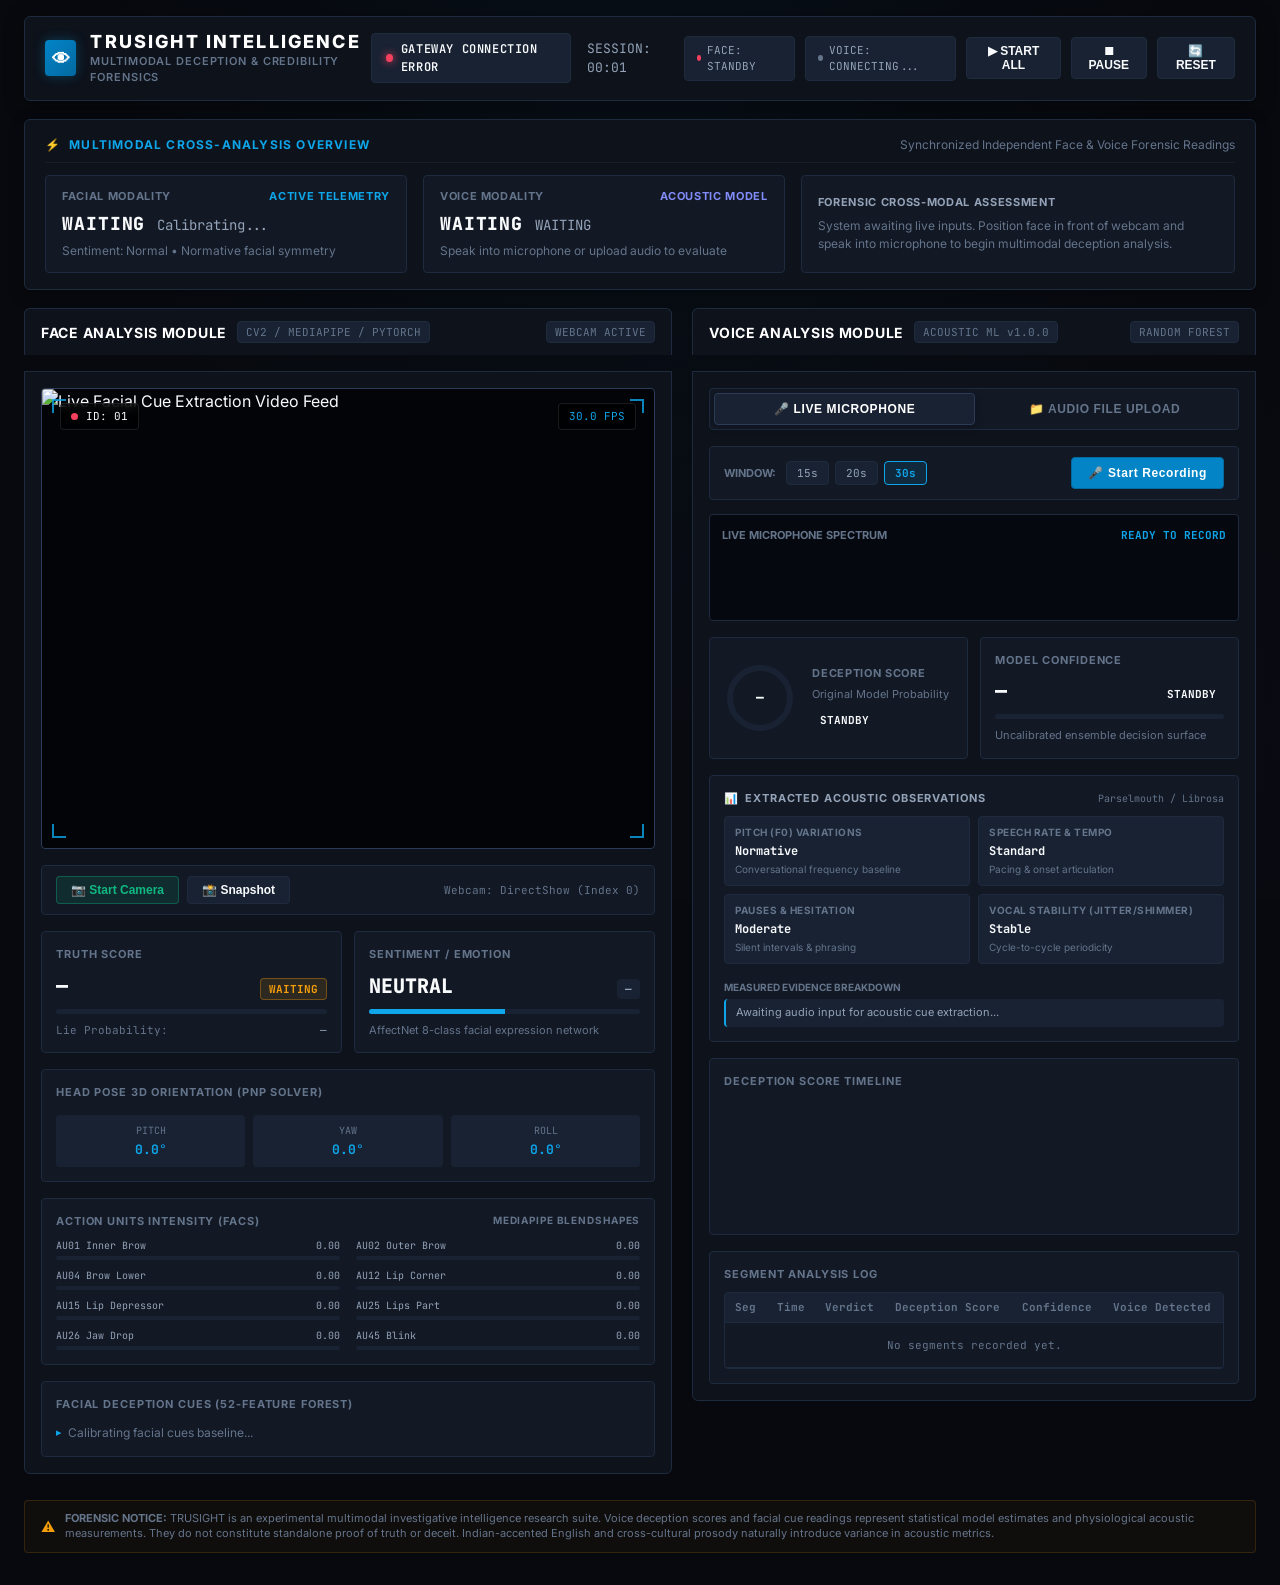
==== static/index.html @ 0300443e "Initial commit: Unified Trusight Multimodal Intelligence Platform (Face & Voice Deception Analysis)" ====
<!DOCTYPE html>
<html lang="en">
<head>
  <meta charset="UTF-8" />
  <meta name="viewport" content="width=device-width, initial-scale=1.0" />
  <title>TRUSIGHT — Multimodal Forensic Intelligence Platform</title>
  <meta name="description" content="Integrated real-time facial cue extraction and vocal acoustic deception analysis platform." />
  <link rel="preconnect" href="https://fonts.googleapis.com" />
  <link rel="preconnect" href="https://fonts.gstatic.com" crossorigin />
  <link href="https://fonts.googleapis.com/css2?family=Inter:wght@400;500;600;700;800&family=JetBrains+Mono:wght@400;500;600;700&display=swap" rel="stylesheet" />
  <script src="https://cdn.jsdelivr.net/npm/chart.js@4.4.0/dist/chart.umd.min.js"></script>
  <link rel="stylesheet" href="/static/css/dashboard.css" />
</head>
<body>

<div class="dashboard-container">

  <!-- ══════════════════════════════════════════════════════════════════
       SECTION A: HEADER BAR
  ══════════════════════════════════════════════════════════════════ -->
  <header class="header-bar">
    <div class="brand-section">
      <div class="brand-icon">👁</div>
      <div class="brand-text">
        <h1>TRUSIGHT INTELLIGENCE</h1>
        <div class="brand-tagline">Multimodal Deception &amp; Credibility Forensics</div>
      </div>
    </div>

    <div class="header-center-status">
      <div class="system-status-badge" id="systemStatusBadge">
        <span class="status-dot" id="systemStatusDot"></span>
        <span id="systemStatusText">INITIALIZING SUITE...</span>
      </div>
      <div class="session-timer">
        SESSION: <span id="sessionTimerVal">00:00</span>
      </div>
    </div>

    <div class="header-actions">
      <div class="engine-pill" id="faceEnginePill">
        <span class="pill-dot"></span>
        <span class="pill-text">FACE: CONNECTING...</span>
      </div>
      <div class="engine-pill" id="voiceEnginePill">
        <span class="pill-dot"></span>
        <span class="pill-text">VOICE: CONNECTING...</span>
      </div>
      <button class="btn-header" id="btnStartAll" title="Start both face and voice capture">▶ START ALL</button>
      <button class="btn-header" id="btnPauseAll" title="Pause live capture">⏹ PAUSE</button>
      <button class="btn-header" id="btnResetAll" title="Reset analysis history">🔄 RESET</button>
    </div>
  </header>

  <!-- ══════════════════════════════════════════════════════════════════
       SECTION B: COMBINED ANALYSIS OVERVIEW (TOP PROMINENT BAR)
  ══════════════════════════════════════════════════════════════════ -->
  <section class="cross-modal-overview">
    <div class="overview-header">
      <div class="overview-title">
        <span>⚡</span> MULTIMODAL CROSS-ANALYSIS OVERVIEW
      </div>
      <div class="overview-subtitle">Synchronized Independent Face &amp; Voice Forensic Readings</div>
    </div>

    <div class="overview-grid">
      <!-- Face Modality Summary Card -->
      <div class="overview-card">
        <div class="overview-card-header">
          <span>FACIAL MODALITY</span>
          <span style="color:var(--accent-cyan);">ACTIVE TELEMETRY</span>
        </div>
        <div class="overview-value-row">
          <span class="overview-verdict uncertain" id="overviewFaceVerdict">CALIBRATING</span>
          <span class="overview-score" id="overviewFaceScore">Truth: —</span>
        </div>
        <div class="overview-desc" id="overviewFaceDesc">
          Awaiting facial cue baseline from live webcam feed...
        </div>
      </div>

      <!-- Voice Modality Summary Card -->
      <div class="overview-card">
        <div class="overview-card-header">
          <span>VOICE MODALITY</span>
          <span style="color:#818CF8;">ACOUSTIC MODEL</span>
        </div>
        <div class="overview-value-row">
          <span class="overview-verdict uncertain" id="overviewVoiceVerdict">STANDBY</span>
          <span class="overview-score" id="overviewVoiceScore">Deception: —</span>
        </div>
        <div class="overview-desc" id="overviewVoiceDesc">
          Record microphone audio or upload file to generate acoustic deception score...
        </div>
      </div>

      <!-- Cross-Modal Forensic Correlation -->
      <div class="correlation-box">
        <div class="correlation-title">Forensic Cross-Modal Assessment</div>
        <div class="correlation-text" id="overviewCorrelationText">
          System initializing. Position face in front of webcam and speak into microphone to begin concurrent multimodal analysis.
        </div>
      </div>
    </div>
  </section>

  <!-- ══════════════════════════════════════════════════════════════════
       SECTION C: MAIN ANALYSIS WORKSPACE (DUAL-COLUMN GRID)
  ══════════════════════════════════════════════════════════════════ -->
  <main class="workspace-grid">

    <!-- ────────────────────────────────────────────────────────────────
         COLUMN 1: FACE ANALYSIS TERMINAL
    ──────────────────────────────────────────────────────────────── -->
    <div class="module-column">
      
      <div class="panel-header">
        <div class="panel-title-wrap">
          <span class="panel-title">Face Analysis Module</span>
          <span class="panel-tag">CV2 / MEDIAPIPE / PYTORCH</span>
        </div>
        <span class="panel-tag" id="faceActiveTag">WEBCAM ACTIVE</span>
      </div>

      <div class="panel-body">
        
        <!-- Live Webcam Viewport with Overlays -->
        <div class="webcam-viewport">
          <img
            id="webcamFeed"
            class="webcam-feed-img"
            src="/api/face/video_feed"
            alt="Live Facial Cue Extraction Video Feed"
          />

          <!-- Tactical HUD Overlays -->
          <div class="hud-corner tl"></div>
          <div class="hud-corner tr"></div>
          <div class="hud-corner bl"></div>
          <div class="hud-corner br"></div>

          <div class="hud-badge-tl">
            <span class="hud-rec-dot"></span>
            <span id="hudFaceId">ID: 01</span>
          </div>

          <div class="hud-badge-tr">
            <span id="hudFps">30.0 FPS</span>
          </div>
        </div>

        <!-- Camera Toolbar -->
        <div class="webcam-controls-bar">
          <div style="display:flex;gap:8px;">
            <button class="btn-tactical active-stop" id="btnToggleCamera">🛑 Stop Camera</button>
            <button class="btn-tactical" id="btnSnapshot">📸 Snapshot</button>
          </div>
          <span style="font-size:11px;color:var(--text-muted);font-family:var(--font-mono);">Webcam: DirectShow (Index 0)</span>
        </div>

        <!-- Face Telemetry Grid -->
        <div class="face-metrics-grid">
          <!-- Truth Score -->
          <div class="metric-card">
            <div class="metric-label">Truth Score</div>
            <div class="metric-value-row">
              <span class="metric-value" id="faceTruthScoreVal">—</span>
              <span class="metric-badge uncertain" id="faceVerdictBadge">WAITING</span>
            </div>
            <div class="meter-track">
              <div class="meter-fill uncertain" id="faceTruthMeterFill"></div>
            </div>
            <div style="display:flex;justify-content:space-between;font-size:11px;color:var(--text-muted);font-family:var(--font-mono);">
              <span>Lie Probability:</span>
              <span id="faceLieProbVal" style="color:var(--text-secondary);">—</span>
            </div>
          </div>

          <!-- Sentiment / Emotion -->
          <div class="metric-card">
            <div class="metric-label">Sentiment / Emotion</div>
            <div class="metric-value-row">
              <span class="metric-value" id="faceSentimentBadge">NEUTRAL</span>
              <span class="metric-badge" id="faceSentimentVal" style="background:var(--bg-subtle);color:var(--text-secondary);">—</span>
            </div>
            <div class="meter-track">
              <div class="meter-fill" id="faceSentimentFill" style="background:var(--accent-cyan);width:50%;"></div>
            </div>
            <div style="font-size:11px;color:var(--text-muted);">
              AffectNet 8-class facial expression network
            </div>
          </div>
        </div>

        <!-- Head Pose 3D Orientation -->
        <div class="metric-card">
          <div class="metric-label">Head Pose 3D Orientation (PnP Solver)</div>
          <div class="head-pose-grid" style="margin-top:6px;">
            <div class="pose-subcard">
              <div class="pose-label">Pitch</div>
              <div class="pose-val" id="posePitch">0.0°</div>
            </div>
            <div class="pose-subcard">
              <div class="pose-label">Yaw</div>
              <div class="pose-val" id="poseYaw">0.0°</div>
            </div>
            <div class="pose-subcard">
              <div class="pose-label">Roll</div>
              <div class="pose-val" id="poseRoll">0.0°</div>
            </div>
          </div>
        </div>

        <!-- Action Units (FACS) Intensity Bars -->
        <div class="au-card">
          <div class="metric-label" style="display:flex;justify-content:space-between;">
            <span>Action Units Intensity (FACS)</span>
            <span style="font-size:10px;color:var(--text-muted);">MediaPipe Blendshapes</span>
          </div>
          <div class="au-grid">
            <div class="au-item">
              <div class="au-label-row"><span>AU01 Inner Brow</span><span id="au01_val">0.00</span></div>
              <div class="au-bar-track"><div class="au-bar-fill" id="au01_fill"></div></div>
            </div>
            <div class="au-item">
              <div class="au-label-row"><span>AU02 Outer Brow</span><span id="au02_val">0.00</span></div>
              <div class="au-bar-track"><div class="au-bar-fill" id="au02_fill"></div></div>
            </div>
            <div class="au-item">
              <div class="au-label-row"><span>AU04 Brow Lower</span><span id="au04_val">0.00</span></div>
              <div class="au-bar-track"><div class="au-bar-fill" id="au04_fill"></div></div>
            </div>
            <div class="au-item">
              <div class="au-label-row"><span>AU12 Lip Corner</span><span id="au12_val">0.00</span></div>
              <div class="au-bar-track"><div class="au-bar-fill" id="au12_fill"></div></div>
            </div>
            <div class="au-item">
              <div class="au-label-row"><span>AU15 Lip Depressor</span><span id="au15_val">0.00</span></div>
              <div class="au-bar-track"><div class="au-bar-fill" id="au15_fill"></div></div>
            </div>
            <div class="au-item">
              <div class="au-label-row"><span>AU25 Lips Part</span><span id="au25_val">0.00</span></div>
              <div class="au-bar-track"><div class="au-bar-fill" id="au25_fill"></div></div>
            </div>
            <div class="au-item">
              <div class="au-label-row"><span>AU26 Jaw Drop</span><span id="au26_val">0.00</span></div>
              <div class="au-bar-track"><div class="au-bar-fill" id="au26_fill"></div></div>
            </div>
            <div class="au-item">
              <div class="au-label-row"><span>AU45 Blink</span><span id="au45_val">0.00</span></div>
              <div class="au-bar-track"><div class="au-bar-fill" id="au45_fill"></div></div>
            </div>
          </div>
        </div>

        <!-- Deception Indicators / Reasons -->
        <div class="metric-card">
          <div class="metric-label">Facial Deception Cues (52-Feature Forest)</div>
          <ul class="reasons-list" id="faceReasonsList">
            <li class="reason-item" style="color:var(--text-muted);">Calibrating facial cues baseline...</li>
          </ul>
        </div>

      </div>
    </div>

    <!-- ────────────────────────────────────────────────────────────────
         COLUMN 2: VOICE ANALYSIS TERMINAL
    ──────────────────────────────────────────────────────────────── -->
    <div class="module-column">
      
      <div class="panel-header">
        <div class="panel-title-wrap">
          <span class="panel-title">Voice Analysis Module</span>
          <span class="panel-tag">ACOUSTIC ML v1.0.0</span>
        </div>
        <span class="panel-tag" id="voiceStatusPillTag">RANDOM FOREST</span>
      </div>

      <div class="panel-body">

        <!-- Mode Selector Tabs -->
        <div class="voice-mode-tabs">
          <button class="voice-tab-btn active" id="tabVoiceLive">🎤 Live Microphone</button>
          <button class="voice-tab-btn" id="tabVoiceUpload">📁 Audio File Upload</button>
        </div>

        <!-- Live Microphone Mode Pane -->
        <div class="tab-pane active" id="paneVoiceLive">
          <div class="live-controls-row">
            <div class="window-pills">
              <label>Window:</label>
              <button class="win-pill" data-sec="15">15s</button>
              <button class="win-pill" data-sec="20">20s</button>
              <button class="win-pill selected" data-sec="30">30s</button>
            </div>
            <div style="display:flex;gap:8px;">
              <button class="btn-voice-live start" id="btnStartVoiceLive">🎤 Start Recording</button>
              <button class="btn-voice-live stop" id="btnStopVoiceLive" style="display:none;">🛑 Stop Recording</button>
            </div>
          </div>

          <!-- Real-time Waveform Canvas -->
          <div class="waveform-box">
            <div class="waveform-header">
              <span>Live Microphone Spectrum</span>
              <span class="live-countdown-text" id="liveCountdownVal">Ready to record</span>
            </div>
            <canvas id="waveformCanvas" width="480" height="56"></canvas>
          </div>
        </div>

        <!-- Audio File Upload Mode Pane -->
        <div class="tab-pane" id="paneVoiceUpload">
          <div class="dropzone" id="voiceDropzone">
            <div class="dropzone-icon">🎙️</div>
            <div class="dropzone-title">Drag &amp; drop audio file, or click to browse</div>
            <div class="dropzone-hint">Supports WAV, FLAC, MP3, OGG, WEBM (up to 25 MB)</div>
            <input type="file" id="voiceFileInput" accept=".wav,.flac,.mp3,.ogg,.m4a,.webm" style="display:none;" />
          </div>
          <div style="display:flex;align-items:center;justify-content:space-between;">
            <div id="uploadFilename" style="font-size:12px;color:var(--text-secondary);font-family:var(--font-mono);">No file selected</div>
            <button class="btn-tactical" id="btnAnalyzeFile" disabled style="padding:8px 16px;">⚡ Analyze Audio File</button>
          </div>
        </div>

        <!-- Voice Scores Grid: Deception Score & Model Confidence -->
        <div class="voice-scores-grid">
          
          <!-- Deception Score (Strictly Renamed from Raw Model Score!) -->
          <div class="score-card-gauge">
            <div class="radial-gauge-wrap">
              <svg class="gauge-svg" width="72" height="72" viewBox="0 0 72 72">
                <circle class="gauge-bg" cx="36" cy="36" r="30" />
                <circle class="gauge-progress" id="voiceDeceptionGauge" cx="36" cy="36" r="30" />
              </svg>
              <div class="gauge-value-text" id="voiceDeceptionScoreVal">—</div>
            </div>
            <div class="score-meta">
              <span class="score-title-text">Deception Score</span>
              <span class="score-sublabel">Original Model Probability</span>
              <span class="metric-badge" id="voiceVerdictPill" style="margin-top:4px;display:inline-block;width:fit-content;">STANDBY</span>
            </div>
          </div>

          <!-- Model Confidence -->
          <div class="metric-card">
            <div class="metric-label">Model Confidence</div>
            <div class="metric-value-row">
              <span class="metric-value" id="voiceConfidenceVal">—</span>
              <span class="metric-badge" id="voiceSpeechStatusBadge">STANDBY</span>
            </div>
            <div class="meter-track">
              <div class="meter-fill" id="voiceConfidenceFill" style="background:#818CF8;"></div>
            </div>
            <div style="font-size:11px;color:var(--text-muted);">
              Uncalibrated ensemble decision surface
            </div>
          </div>
        </div>

        <!-- ────────────────────────────────────────────────────────────
             ACOUSTIC OBSERVATIONS PANEL (CRITICAL REQUIREMENT)
        ──────────────────────────────────────────────────────────── -->
        <div class="observations-panel">
          <div class="observations-header">
            <div class="observations-title">
              <span>📊</span> EXTRACTED ACOUSTIC OBSERVATIONS
            </div>
            <span style="font-size:10px;color:var(--text-muted);font-family:var(--font-mono);">Parselmouth / Librosa</span>
          </div>

          <!-- Structured Characteristic Chips -->
          <div class="acoustic-chips-grid">
            <!-- Pitch Variations -->
            <div class="acoustic-chip">
              <span class="chip-label">Pitch (F0) Variations</span>
              <span class="chip-value" id="obsF0">Normative</span>
              <span class="chip-desc" id="obsF0Desc">Conversational frequency baseline</span>
            </div>

            <!-- Speech Rate -->
            <div class="acoustic-chip">
              <span class="chip-label">Speech Rate &amp; Tempo</span>
              <span class="chip-value" id="obsTempo">Standard</span>
              <span class="chip-desc" id="obsTempoDesc">Pacing &amp; onset articulation</span>
            </div>

            <!-- Pauses & Hesitation -->
            <div class="acoustic-chip">
              <span class="chip-label">Pauses &amp; Hesitation</span>
              <span class="chip-value" id="obsPauses">Moderate</span>
              <span class="chip-desc" id="obsPausesDesc">Silent intervals &amp; phrasing</span>
            </div>

            <!-- Vocal Stability -->
            <div class="acoustic-chip">
              <span class="chip-label">Vocal Stability (Jitter/Shimmer)</span>
              <span class="chip-value" id="obsStability">Stable</span>
              <span class="chip-desc" id="obsStabilityDesc">Cycle-to-cycle periodicity</span>
            </div>
          </div>

          <!-- Structured Explanation List -->
          <div style="margin-top:6px;">
            <div style="font-size:10px;font-weight:700;text-transform:uppercase;color:var(--text-muted);margin-bottom:4px;">
              Measured Evidence Breakdown
            </div>
            <ul class="structured-obs-list" id="structuredObsList">
              <li class="structured-obs-item">Awaiting audio input for acoustic cue extraction...</li>
            </ul>
          </div>
        </div>

        <!-- Timeline Chart -->
        <div class="history-card">
          <div class="history-header">Deception Score Timeline</div>
          <div style="height:120px;position:relative;">
            <canvas id="voiceTimelineChart"></canvas>
          </div>
        </div>

        <!-- History Table -->
        <div class="history-card">
          <div class="history-header">Segment Analysis Log</div>
          <div class="history-table-wrap">
            <table class="history-table">
              <thead>
                <tr>
                  <th>Seg</th>
                  <th>Time</th>
                  <th>Verdict</th>
                  <th>Deception Score</th>
                  <th>Confidence</th>
                  <th>Voice Detected</th>
                </tr>
              </thead>
              <tbody id="voiceHistoryTableBody">
                <tr>
                  <td colspan="6" style="text-align:center;color:var(--text-muted);padding:14px;">No segments recorded yet.</td>
                </tr>
              </tbody>
            </table>
          </div>
        </div>

      </div>
    </div>

  </main>

  <!-- ══════════════════════════════════════════════════════════════════
       SECTION D: SCIENTIFIC DISCLAIMER FOOTER
  ══════════════════════════════════════════════════════════════════ -->
  <footer class="disclaimer-bar">
    <span class="disclaimer-icon">⚠️</span>
    <span>
      <strong>FORENSIC NOTICE:</strong> TRUSIGHT is an experimental multimodal investigative intelligence research suite. Voice deception scores and facial cue readings represent statistical model estimates and physiological acoustic measurements. They do not constitute standalone proof of truth or deceit. Indian-accented English and cross-cultural prosody naturally introduce variance in acoustic metrics.
    </span>
  </footer>

</div>

<!-- Scripts -->
<script src="/static/js/face_module.js"></script>
<script src="/static/js/voice_module.js"></script>
<script src="/static/js/dashboard.js"></script>
</body>
</html>
---- static/css/dashboard.css ----
/* 
   TRUSIGHT FORENSIC INTELLIGENCE DESIGN SYSTEM
   Professional, dark, high-contrast, intelligence-grade aesthetic.
*/

:root {
  --bg-primary: #07090E;
  --bg-secondary: #0D121B;
  --bg-card: #121824;
  --bg-card-hover: #161F2E;
  --bg-subtle: #182233;
  --border-subtle: #1E2B3E;
  --border-strong: #2A3C57;
  --border-glow: rgba(14, 165, 233, 0.15);

  /* Typography */
  --font-sans: 'Inter', -apple-system, BlinkMacSystemFont, 'Segoe UI', Roboto, sans-serif;
  --font-mono: 'JetBrains Mono', 'SF Mono', Consolas, 'Courier New', monospace;

  /* Forensic Color Palette */
  --truth: #10B981;
  --truth-bg: rgba(16, 185, 129, 0.12);
  --truth-border: rgba(16, 185, 129, 0.35);

  --lie: #F43F5E;
  --lie-bg: rgba(244, 63, 94, 0.12);
  --lie-border: rgba(244, 63, 94, 0.35);

  --uncertain: #F59E0B;
  --uncertain-bg: rgba(245, 158, 11, 0.12);
  --uncertain-border: rgba(245, 158, 11, 0.35);

  --accent-cyan: #0EA5E9;
  --accent-cyan-bg: rgba(14, 165, 233, 0.12);
  --accent-cyan-border: rgba(14, 165, 233, 0.35);

  --accent-indigo: #6366F1;
  --accent-indigo-bg: rgba(99, 102, 241, 0.12);

  --text-primary: #F8FAFC;
  --text-secondary: #94A3B8;
  --text-muted: #64748B;
  --text-dim: #475569;

  --radius-sm: 4px;
  --radius-md: 6px;
  --radius-lg: 8px;
}

*, *::before, *::after {
  box-sizing: border-box;
  margin: 0;
  padding: 0;
}

body {
  font-family: var(--font-sans);
  background: var(--bg-primary);
  color: var(--text-primary);
  min-height: 100vh;
  line-height: 1.5;
  -webkit-font-smoothing: antialiased;
  background-image: 
    radial-gradient(ellipse at 50% 0%, rgba(14, 165, 233, 0.04) 0%, transparent 60%),
    radial-gradient(ellipse at 80% 80%, rgba(99, 102, 241, 0.02) 0%, transparent 50%);
  background-attachment: fixed;
}

/* ── Container Layout ────────────────────────────────────────────── */

.dashboard-container {
  max-width: 1720px;
  margin: 0 auto;
  padding: 16px 24px 32px;
  display: flex;
  flex-direction: column;
  gap: 18px;
}

/* ── Header ──────────────────────────────────────────────────────── */

.header-bar {
  display: flex;
  align-items: center;
  justify-content: space-between;
  padding: 14px 20px;
  background: var(--bg-secondary);
  border: 1px solid var(--border-subtle);
  border-radius: var(--radius-md);
  box-shadow: 0 4px 20px rgba(0, 0, 0, 0.35);
}

.brand-section {
  display: flex;
  align-items: center;
  gap: 14px;
}

.brand-icon {
  width: 36px;
  height: 36px;
  background: linear-gradient(135deg, #0284C7, #0369A1);
  border-radius: var(--radius-sm);
  display: flex;
  align-items: center;
  justify-content: center;
  color: #fff;
  font-weight: 800;
  font-size: 18px;
  box-shadow: 0 0 12px rgba(14, 165, 233, 0.3);
}

.brand-text h1 {
  font-size: 18px;
  font-weight: 800;
  letter-spacing: 0.12em;
  text-transform: uppercase;
  color: #FFF;
  line-height: 1.2;
}

.brand-text .brand-tagline {
  font-size: 11px;
  font-weight: 600;
  letter-spacing: 0.08em;
  color: var(--text-muted);
  text-transform: uppercase;
}

.header-center-status {
  display: flex;
  align-items: center;
  gap: 16px;
}

.system-status-badge {
  display: flex;
  align-items: center;
  gap: 8px;
  padding: 6px 14px;
  background: var(--bg-subtle);
  border: 1px solid var(--border-subtle);
  border-radius: var(--radius-sm);
  font-family: var(--font-mono);
  font-size: 12px;
  font-weight: 600;
  letter-spacing: 0.05em;
}

.status-dot {
  width: 8px;
  height: 8px;
  border-radius: 50%;
  background: var(--truth);
  box-shadow: 0 0 8px var(--truth);
  animation: pulse-glow 2s infinite ease-in-out;
}

.status-dot.offline {
  background: var(--lie);
  box-shadow: 0 0 8px var(--lie);
  animation: none;
}

.session-timer {
  font-family: var(--font-mono);
  font-size: 13px;
  color: var(--text-secondary);
}

.header-actions {
  display: flex;
  align-items: center;
  gap: 10px;
}

.engine-pill {
  display: flex;
  align-items: center;
  gap: 6px;
  padding: 5px 12px;
  background: var(--bg-subtle);
  border: 1px solid var(--border-subtle);
  border-radius: var(--radius-sm);
  font-family: var(--font-mono);
  font-size: 11px;
  color: var(--text-secondary);
}

.pill-dot {
  width: 6px;
  height: 6px;
  border-radius: 50%;
  background: var(--text-muted);
}

.pill-dot.online {
  background: var(--truth);
  box-shadow: 0 0 6px var(--truth);
}

.pill-dot.offline {
  background: var(--lie);
}

.btn-header {
  padding: 6px 14px;
  background: var(--bg-subtle);
  border: 1px solid var(--border-subtle);
  border-radius: var(--radius-sm);
  color: var(--text-primary);
  font-size: 12px;
  font-weight: 600;
  cursor: pointer;
  display: flex;
  align-items: center;
  gap: 6px;
  transition: all 0.15s ease;
}

.btn-header:hover {
  background: var(--border-subtle);
  border-color: var(--border-strong);
}

/* ── Cross-Modal Overview (Bar / Section) ────────────────────────── */

.cross-modal-overview {
  background: var(--bg-secondary);
  border: 1px solid var(--border-subtle);
  border-radius: var(--radius-md);
  padding: 16px 20px;
  box-shadow: 0 4px 16px rgba(0, 0, 0, 0.25);
}

.overview-header {
  display: flex;
  align-items: center;
  justify-content: space-between;
  margin-bottom: 12px;
  padding-bottom: 8px;
  border-bottom: 1px solid rgba(255, 255, 255, 0.05);
}

.overview-title {
  font-size: 12px;
  font-weight: 700;
  text-transform: uppercase;
  letter-spacing: 0.1em;
  color: var(--accent-cyan);
  display: flex;
  align-items: center;
  gap: 8px;
}

.overview-subtitle {
  font-size: 12px;
  color: var(--text-muted);
}

.overview-grid {
  display: grid;
  grid-template-columns: 1fr 1fr 1.2fr;
  gap: 16px;
}

.overview-card {
  background: var(--bg-card);
  border: 1px solid var(--border-subtle);
  border-radius: var(--radius-sm);
  padding: 12px 16px;
  display: flex;
  flex-direction: column;
  gap: 6px;
}

.overview-card-header {
  display: flex;
  align-items: center;
  justify-content: space-between;
  font-size: 11px;
  text-transform: uppercase;
  font-weight: 700;
  letter-spacing: 0.06em;
  color: var(--text-muted);
}

.overview-value-row {
  display: flex;
  align-items: baseline;
  gap: 12px;
}

.overview-verdict {
  font-size: 18px;
  font-weight: 800;
  font-family: var(--font-mono);
  letter-spacing: 0.05em;
}

.overview-score {
  font-size: 14px;
  font-family: var(--font-mono);
  color: var(--text-secondary);
}

.overview-desc {
  font-size: 12px;
  color: var(--text-muted);
  line-height: 1.4;
}

.correlation-box {
  background: var(--bg-card);
  border: 1px solid var(--border-subtle);
  border-radius: var(--radius-sm);
  padding: 12px 16px;
  display: flex;
  flex-direction: column;
  justify-content: center;
  gap: 6px;
}

.correlation-title {
  font-size: 11px;
  font-weight: 700;
  text-transform: uppercase;
  letter-spacing: 0.06em;
  color: var(--text-secondary);
}

.correlation-text {
  font-size: 12px;
  color: var(--text-muted);
  line-height: 1.5;
}

/* ── Main Analysis Workspace ─────────────────────────────────────── */

.workspace-grid {
  display: grid;
  grid-template-columns: 1.15fr 1fr;
  gap: 20px;
}

@media (max-width: 1200px) {
  .workspace-grid {
    grid-template-columns: 1fr;
  }
}

.module-column {
  display: flex;
  flex-direction: column;
  gap: 16px;
}

/* ── Section Titles ──────────────────────────────────────────────── */

.panel-header {
  display: flex;
  align-items: center;
  justify-content: space-between;
  padding: 12px 16px;
  background: var(--bg-secondary);
  border: 1px solid var(--border-subtle);
  border-radius: var(--radius-md) var(--radius-md) 0 0;
  border-bottom: none;
}

.panel-title-wrap {
  display: flex;
  align-items: center;
  gap: 10px;
}

.panel-title {
  font-size: 14px;
  font-weight: 700;
  letter-spacing: 0.05em;
  text-transform: uppercase;
  color: #FFF;
}

.panel-tag {
  font-family: var(--font-mono);
  font-size: 11px;
  padding: 2px 8px;
  background: var(--bg-subtle);
  border: 1px solid var(--border-subtle);
  border-radius: var(--radius-sm);
  color: var(--text-muted);
}

.panel-body {
  background: var(--bg-secondary);
  border: 1px solid var(--border-subtle);
  border-radius: 0 0 var(--radius-md) var(--radius-md);
  padding: 16px;
  display: flex;
  flex-direction: column;
  gap: 16px;
}

/* ── Face Analysis Section ───────────────────────────────────────── */

.webcam-viewport {
  position: relative;
  width: 100%;
  aspect-ratio: 4 / 3;
  background: #020408;
  border: 1px solid var(--border-strong);
  border-radius: var(--radius-sm);
  overflow: hidden;
  display: flex;
  align-items: center;
  justify-content: center;
}

.webcam-feed-img {
  width: 100%;
  height: 100%;
  object-fit: cover;
  display: block;
}

/* Tactical HUD overlays on video */
.hud-corner {
  position: absolute;
  width: 14px;
  height: 14px;
  pointer-events: none;
  border-color: var(--accent-cyan);
  border-style: solid;
  opacity: 0.8;
}

.hud-corner.tl { top: 10px; left: 10px; border-width: 2px 0 0 2px; }
.hud-corner.tr { top: 10px; right: 10px; border-width: 2px 2px 0 0; }
.hud-corner.bl { bottom: 10px; left: 10px; border-width: 0 0 2px 2px; }
.hud-corner.br { bottom: 10px; right: 10px; border-width: 0 2px 2px 0; }

.hud-badge-tl {
  position: absolute;
  top: 14px;
  left: 18px;
  display: flex;
  align-items: center;
  gap: 8px;
  background: rgba(0, 0, 0, 0.7);
  backdrop-filter: blur(4px);
  padding: 4px 10px;
  border-radius: var(--radius-sm);
  border: 1px solid rgba(255, 255, 255, 0.1);
  font-family: var(--font-mono);
  font-size: 11px;
}

.hud-rec-dot {
  width: 7px;
  height: 7px;
  border-radius: 50%;
  background: var(--lie);
  animation: pulse-glow 1s infinite;
}

.hud-badge-tr {
  position: absolute;
  top: 14px;
  right: 18px;
  background: rgba(0, 0, 0, 0.7);
  backdrop-filter: blur(4px);
  padding: 4px 10px;
  border-radius: var(--radius-sm);
  border: 1px solid rgba(255, 255, 255, 0.1);
  font-family: var(--font-mono);
  font-size: 11px;
  color: var(--accent-cyan);
}

.webcam-controls-bar {
  display: flex;
  align-items: center;
  justify-content: space-between;
  gap: 10px;
  padding: 10px 14px;
  background: var(--bg-card);
  border: 1px solid var(--border-subtle);
  border-radius: var(--radius-sm);
}

.btn-tactical {
  padding: 6px 14px;
  background: var(--bg-subtle);
  border: 1px solid var(--border-subtle);
  border-radius: var(--radius-sm);
  color: var(--text-primary);
  font-size: 12px;
  font-weight: 600;
  cursor: pointer;
  display: inline-flex;
  align-items: center;
  gap: 6px;
  transition: all 0.15s ease;
}

.btn-tactical:hover {
  background: var(--border-subtle);
  border-color: var(--border-strong);
}

.btn-tactical.active-stop {
  background: var(--lie-bg);
  border-color: var(--lie-border);
  color: var(--lie);
}

.btn-tactical.active-start {
  background: var(--truth-bg);
  border-color: var(--truth-border);
  color: var(--truth);
}

/* Face Metrics Grid */
.face-metrics-grid {
  display: grid;
  grid-template-columns: 1fr 1fr;
  gap: 12px;
}

.metric-card {
  background: var(--bg-card);
  border: 1px solid var(--border-subtle);
  border-radius: var(--radius-sm);
  padding: 14px;
  display: flex;
  flex-direction: column;
  gap: 8px;
}

.metric-label {
  font-size: 11px;
  font-weight: 700;
  text-transform: uppercase;
  letter-spacing: 0.08em;
  color: var(--text-muted);
}

.metric-value-row {
  display: flex;
  align-items: baseline;
  justify-content: space-between;
}

.metric-value {
  font-size: 20px;
  font-weight: 800;
  font-family: var(--font-mono);
}

.metric-badge {
  font-size: 11px;
  font-weight: 700;
  font-family: var(--font-mono);
  padding: 2px 8px;
  border-radius: var(--radius-sm);
}

.metric-badge.truth { background: var(--truth-bg); color: var(--truth); border: 1px solid var(--truth-border); }
.metric-badge.lie { background: var(--lie-bg); color: var(--lie); border: 1px solid var(--lie-border); }
.metric-badge.uncertain { background: var(--uncertain-bg); color: var(--uncertain); border: 1px solid var(--uncertain-border); }

.meter-track {
  width: 100%;
  height: 5px;
  background: var(--bg-subtle);
  border-radius: 3px;
  overflow: hidden;
}

.meter-fill {
  height: 100%;
  width: 0%;
  background: var(--accent-cyan);
  transition: width 0.3s ease;
}

.meter-fill.truth { background: var(--truth); }
.meter-fill.lie { background: var(--lie); }
.meter-fill.uncertain { background: var(--uncertain); }

/* Head Pose 3D Orientation */
.head-pose-grid {
  display: grid;
  grid-template-columns: 1fr 1fr 1fr;
  gap: 8px;
}

.pose-subcard {
  background: var(--bg-subtle);
  padding: 8px;
  border-radius: var(--radius-sm);
  text-align: center;
  font-family: var(--font-mono);
}

.pose-label { font-size: 10px; color: var(--text-muted); text-transform: uppercase; }
.pose-val { font-size: 13px; font-weight: 700; color: var(--accent-cyan); margin-top: 2px; }

/* Action Units (AU) Intensity Bars */
.au-card {
  background: var(--bg-card);
  border: 1px solid var(--border-subtle);
  border-radius: var(--radius-sm);
  padding: 14px;
}

.au-grid {
  display: grid;
  grid-template-columns: 1fr 1fr;
  gap: 8px 16px;
  margin-top: 8px;
}

.au-item {
  display: flex;
  flex-direction: column;
  gap: 3px;
}

.au-label-row {
  display: flex;
  justify-content: space-between;
  font-size: 10px;
  font-family: var(--font-mono);
  color: var(--text-secondary);
}

.au-bar-track {
  width: 100%;
  height: 4px;
  background: var(--bg-subtle);
  border-radius: 2px;
  overflow: hidden;
}

.au-bar-fill {
  height: 100%;
  width: 0%;
  background: #38BDF8;
  transition: width 0.15s ease;
}

/* Reasons List */
.reasons-list {
  list-style: none;
  display: flex;
  flex-direction: column;
  gap: 4px;
  margin-top: 4px;
}

.reason-item {
  font-size: 12px;
  color: var(--text-secondary);
  display: flex;
  align-items: flex-start;
  gap: 6px;
}

.reason-item::before {
  content: '▸';
  color: var(--accent-cyan);
  font-size: 11px;
}

/* ── Voice Analysis Section ──────────────────────────────────────── */

.voice-mode-tabs {
  display: flex;
  background: var(--bg-card);
  padding: 4px;
  border-radius: var(--radius-sm);
  border: 1px solid var(--border-subtle);
}

.voice-tab-btn {
  flex: 1;
  padding: 8px 14px;
  background: transparent;
  border: none;
  border-radius: var(--radius-sm);
  color: var(--text-muted);
  font-size: 12px;
  font-weight: 700;
  text-transform: uppercase;
  letter-spacing: 0.05em;
  cursor: pointer;
  transition: all 0.15s ease;
  display: flex;
  align-items: center;
  justify-content: center;
  gap: 6px;
}

.voice-tab-btn.active {
  background: var(--bg-subtle);
  color: #FFF;
  border: 1px solid var(--border-strong);
  box-shadow: 0 2px 8px rgba(0, 0, 0, 0.2);
}

.tab-pane {
  display: none;
  flex-direction: column;
  gap: 14px;
}

.tab-pane.active {
  display: flex;
}

/* Live Controls */
.live-controls-row {
  display: flex;
  align-items: center;
  justify-content: space-between;
  gap: 12px;
  padding: 10px 14px;
  background: var(--bg-card);
  border: 1px solid var(--border-subtle);
  border-radius: var(--radius-sm);
}

.window-pills {
  display: flex;
  align-items: center;
  gap: 6px;
}

.window-pills label {
  font-size: 11px;
  color: var(--text-muted);
  text-transform: uppercase;
  font-weight: 700;
  margin-right: 4px;
}

.win-pill {
  padding: 4px 10px;
  background: var(--bg-subtle);
  border: 1px solid var(--border-subtle);
  border-radius: var(--radius-sm);
  font-size: 11px;
  font-family: var(--font-mono);
  color: var(--text-secondary);
  cursor: pointer;
}

.win-pill.selected {
  background: var(--accent-cyan-bg);
  border-color: var(--accent-cyan);
  color: var(--accent-cyan);
  font-weight: 700;
}

.btn-voice-live {
  padding: 8px 16px;
  border-radius: var(--radius-sm);
  font-size: 12px;
  font-weight: 700;
  letter-spacing: 0.05em;
  cursor: pointer;
  display: inline-flex;
  align-items: center;
  gap: 8px;
  transition: all 0.15s ease;
  border: 1px solid transparent;
}

.btn-voice-live.start {
  background: #0284C7;
  color: #FFF;
  border-color: #0369A1;
}

.btn-voice-live.start:hover {
  background: #0369A1;
}

.btn-voice-live.stop {
  background: var(--lie-bg);
  border-color: var(--lie-border);
  color: var(--lie);
}

.btn-voice-live.stop:hover {
  background: rgba(244, 63, 94, 0.25);
}

/* Real-time Waveform Canvas */
.waveform-box {
  background: #05080E;
  border: 1px solid var(--border-subtle);
  border-radius: var(--radius-sm);
  padding: 12px;
  display: flex;
  flex-direction: column;
  gap: 8px;
}

.waveform-header {
  display: flex;
  justify-content: space-between;
  align-items: center;
  font-size: 11px;
  color: var(--text-muted);
  text-transform: uppercase;
  font-weight: 700;
}

#waveformCanvas {
  width: 100%;
  height: 56px;
  display: block;
}

.live-countdown-text {
  font-family: var(--font-mono);
  font-size: 11px;
  color: var(--accent-cyan);
}

/* Upload Dropzone */
.dropzone {
  border: 2px dashed var(--border-strong);
  border-radius: var(--radius-sm);
  padding: 24px 16px;
  text-align: center;
  background: var(--bg-card);
  cursor: pointer;
  transition: all 0.2s ease;
}

.dropzone:hover, .dropzone.dragover {
  border-color: var(--accent-cyan);
  background: var(--bg-card-hover);
}

.dropzone-icon {
  font-size: 28px;
  margin-bottom: 8px;
}

.dropzone-title {
  font-size: 13px;
  font-weight: 700;
  color: var(--text-primary);
}

.dropzone-hint {
  font-size: 11px;
  color: var(--text-muted);
  margin-top: 4px;
}

/* Voice Scores Grid */
.voice-scores-grid {
  display: grid;
  grid-template-columns: 1fr 1fr;
  gap: 12px;
}

.score-card-gauge {
  background: var(--bg-card);
  border: 1px solid var(--border-subtle);
  border-radius: var(--radius-sm);
  padding: 14px;
  display: flex;
  align-items: center;
  gap: 16px;
}

.radial-gauge-wrap {
  position: relative;
  width: 72px;
  height: 72px;
  flex-shrink: 0;
}

.gauge-svg {
  transform: rotate(-90deg);
}

.gauge-bg {
  stroke: var(--bg-subtle);
  stroke-width: 6;
  fill: none;
}

.gauge-progress {
  stroke: var(--accent-cyan);
  stroke-width: 6;
  stroke-linecap: round;
  fill: none;
  stroke-dasharray: 188.5;
  stroke-dashoffset: 188.5;
  transition: stroke-dashoffset 0.5s ease, stroke 0.3s ease;
}

.gauge-value-text {
  position: absolute;
  inset: 0;
  display: flex;
  align-items: center;
  justify-content: center;
  font-family: var(--font-mono);
  font-size: 13px;
  font-weight: 800;
}

.score-meta {
  display: flex;
  flex-direction: column;
  gap: 4px;
}

.score-title-text {
  font-size: 11px;
  font-weight: 700;
  text-transform: uppercase;
  letter-spacing: 0.06em;
  color: var(--text-muted);
}

.score-sublabel {
  font-size: 11px;
  color: var(--text-muted);
}

/* ── Acoustic Observations Section (Crucial!) ───────────────────── */

.observations-panel {
  background: var(--bg-card);
  border: 1px solid var(--border-subtle);
  border-radius: var(--radius-sm);
  padding: 14px;
  display: flex;
  flex-direction: column;
  gap: 10px;
}

.observations-header {
  display: flex;
  align-items: center;
  justify-content: space-between;
}

.observations-title {
  font-size: 11px;
  font-weight: 700;
  text-transform: uppercase;
  letter-spacing: 0.08em;
  color: var(--text-secondary);
  display: flex;
  align-items: center;
  gap: 6px;
}

/* Structured Acoustic Characteristic Cards */
.acoustic-chips-grid {
  display: grid;
  grid-template-columns: 1fr 1fr;
  gap: 8px;
}

.acoustic-chip {
  background: var(--bg-subtle);
  border: 1px solid var(--border-subtle);
  border-radius: var(--radius-sm);
  padding: 8px 10px;
  display: flex;
  flex-direction: column;
  gap: 2px;
}

.chip-label {
  font-size: 10px;
  font-weight: 700;
  text-transform: uppercase;
  letter-spacing: 0.05em;
  color: var(--text-muted);
}

.chip-value {
  font-family: var(--font-mono);
  font-size: 12px;
  font-weight: 700;
  color: var(--text-primary);
}

.chip-desc {
  font-size: 10px;
  color: var(--text-muted);
  white-space: nowrap;
  overflow: hidden;
  text-overflow: ellipsis;
}

/* Observations Bullet List */
.structured-obs-list {
  list-style: none;
  display: flex;
  flex-direction: column;
  gap: 6px;
  margin-top: 4px;
}

.structured-obs-item {
  font-size: 11px;
  color: var(--text-secondary);
  line-height: 1.45;
  padding: 6px 10px;
  background: var(--bg-subtle);
  border-radius: var(--radius-sm);
  border-left: 2px solid var(--accent-cyan);
}

.structured-obs-item.warning {
  border-left-color: var(--uncertain);
  color: var(--uncertain);
}

/* ── Timeline & History Section ──────────────────────────────────── */

.history-card {
  background: var(--bg-card);
  border: 1px solid var(--border-subtle);
  border-radius: var(--radius-sm);
  padding: 14px;
  display: flex;
  flex-direction: column;
  gap: 10px;
}

.history-header {
  font-size: 11px;
  font-weight: 700;
  text-transform: uppercase;
  letter-spacing: 0.08em;
  color: var(--text-muted);
}

.history-table-wrap {
  max-height: 160px;
  overflow-y: auto;
  border: 1px solid var(--border-subtle);
  border-radius: var(--radius-sm);
}

.history-table {
  width: 100%;
  border-collapse: collapse;
  font-size: 11px;
  font-family: var(--font-mono);
}

.history-table th {
  background: var(--bg-subtle);
  padding: 6px 10px;
  text-align: left;
  color: var(--text-muted);
  font-weight: 700;
  position: sticky;
  top: 0;
  border-bottom: 1px solid var(--border-subtle);
}

.history-table td {
  padding: 6px 10px;
  border-bottom: 1px solid var(--border-subtle);
  color: var(--text-secondary);
}

.history-table tr:hover td {
  background: var(--bg-card-hover);
}

/* ── Scientific Disclaimer Footer ────────────────────────────────── */

.disclaimer-bar {
  margin-top: 8px;
  padding: 10px 16px;
  background: rgba(245, 158, 11, 0.04);
  border: 1px solid rgba(245, 158, 11, 0.15);
  border-radius: var(--radius-sm);
  font-size: 11px;
  color: var(--text-muted);
  display: flex;
  align-items: center;
  gap: 10px;
  line-height: 1.4;
}

.disclaimer-icon {
  color: var(--uncertain);
  font-size: 14px;
  flex-shrink: 0;
}

/* ── Animations ──────────────────────────────────────────────────── */

@keyframes pulse-glow {
  0%, 100% { opacity: 1; transform: scale(1); }
  50% { opacity: 0.4; transform: scale(0.9); }
}

/* Custom Scrollbar */
::-webkit-scrollbar {
  width: 6px;
  height: 6px;
}
::-webkit-scrollbar-track {
  background: var(--bg-primary);
}
::-webkit-scrollbar-thumb {
  background: var(--border-strong);
  border-radius: 3px;
}
::-webkit-scrollbar-thumb:hover {
  background: var(--text-muted);
}
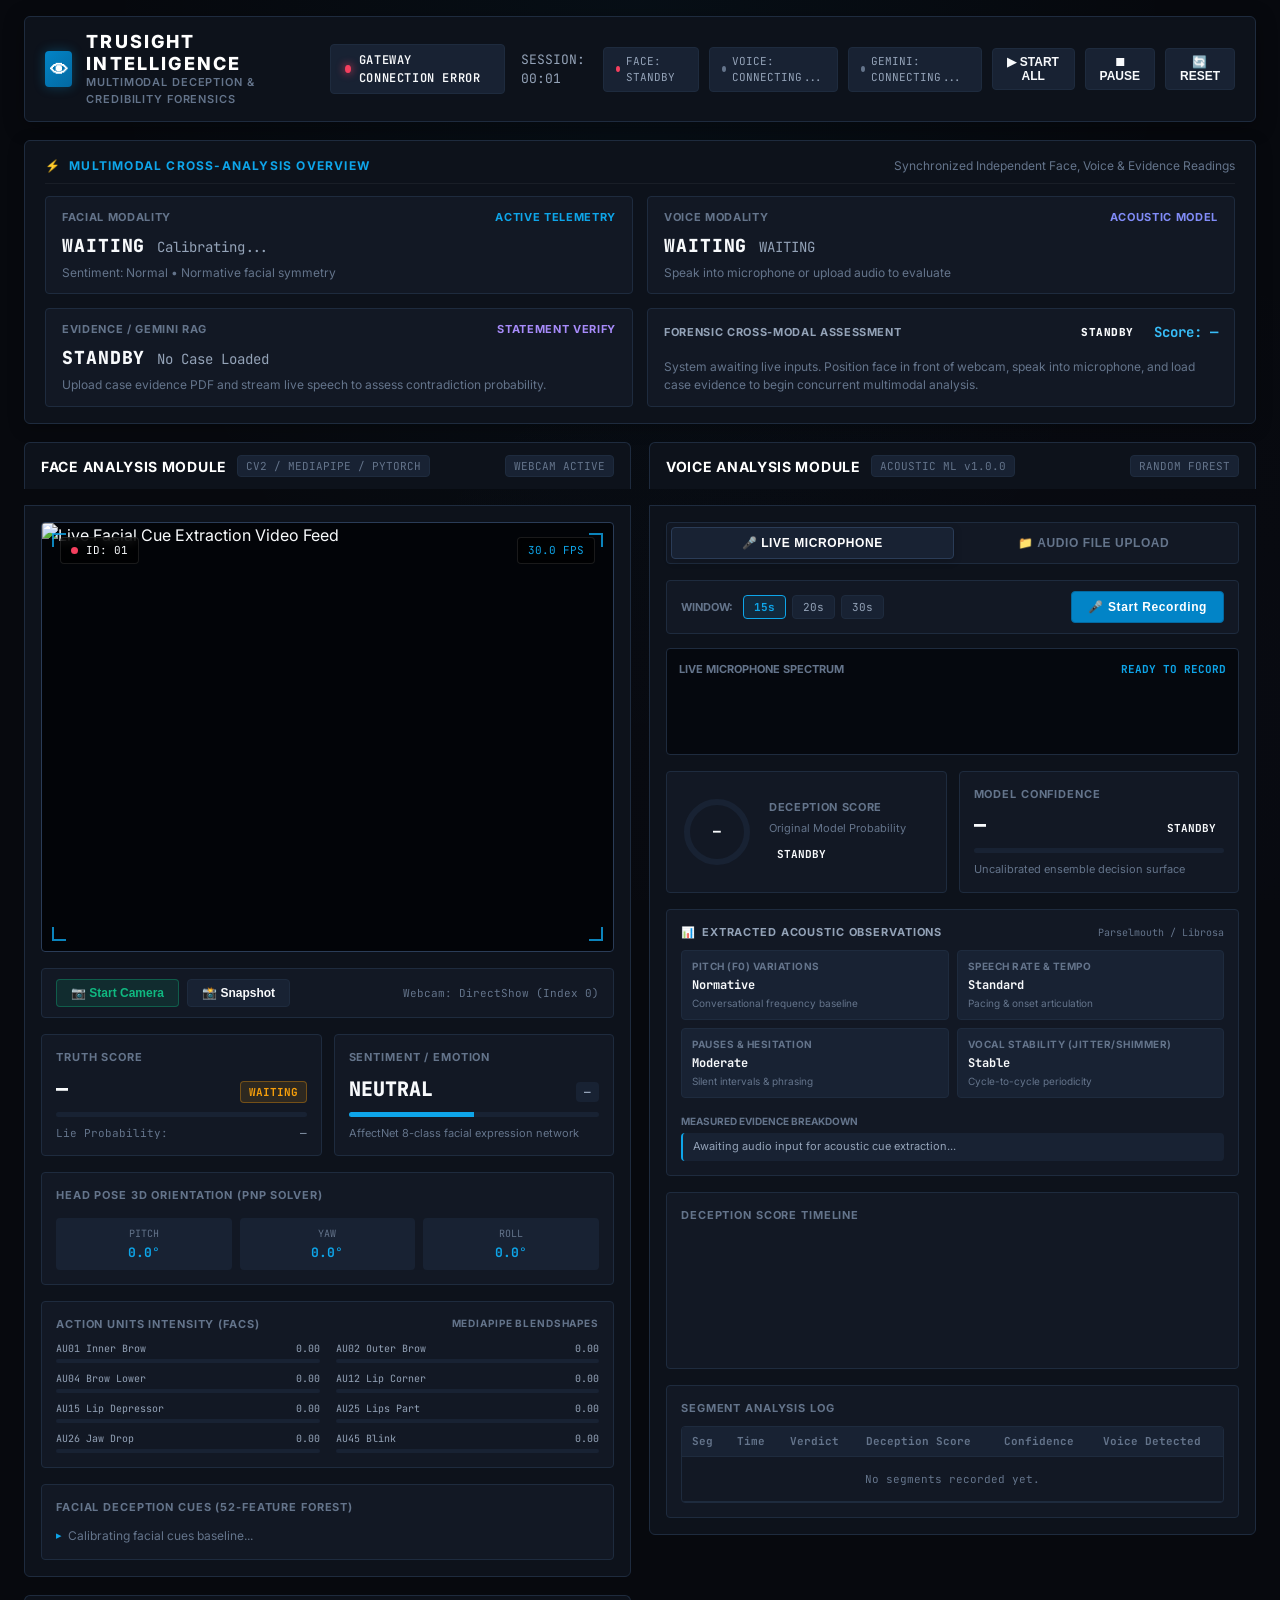
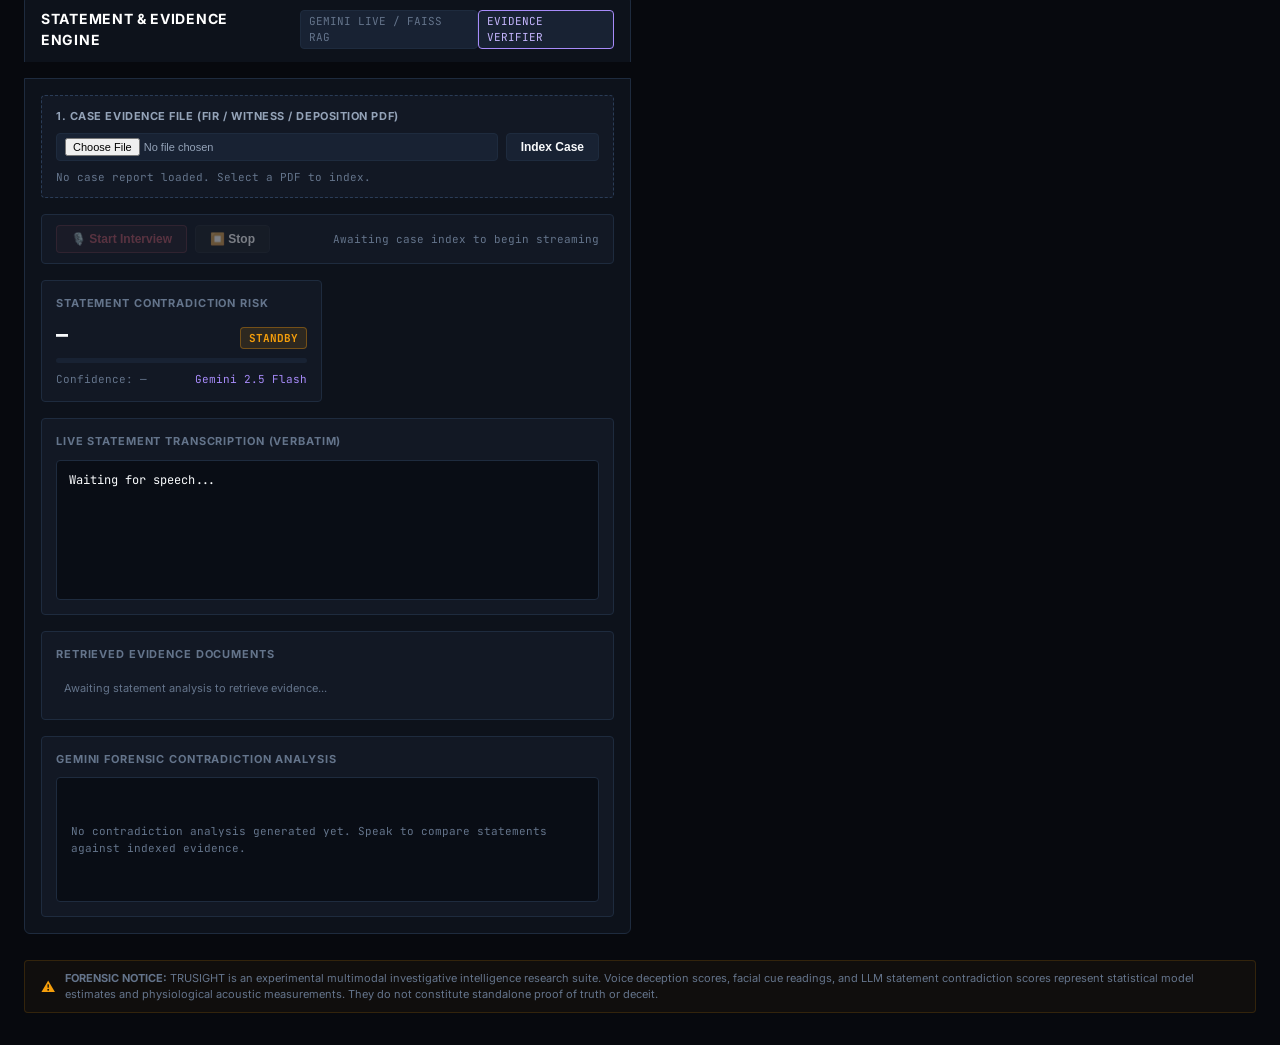
==== commit 8c92ff03: "Add multimodal analysis and Gemini integration" ====
--- a/static/index.html
+++ b/static/index.html
@@ -46,6 +46,10 @@
         <span class="pill-dot"></span>
         <span class="pill-text">VOICE: CONNECTING...</span>
       </div>
+      <div class="engine-pill" id="geminiEnginePill">
+        <span class="pill-dot"></span>
+        <span class="pill-text">GEMINI: CONNECTING...</span>
+      </div>
       <button class="btn-header" id="btnStartAll" title="Start both face and voice capture">▶ START ALL</button>
       <button class="btn-header" id="btnPauseAll" title="Pause live capture">⏹ PAUSE</button>
       <button class="btn-header" id="btnResetAll" title="Reset analysis history">🔄 RESET</button>
@@ -60,7 +64,7 @@
       <div class="overview-title">
         <span>⚡</span> MULTIMODAL CROSS-ANALYSIS OVERVIEW
       </div>
-      <div class="overview-subtitle">Synchronized Independent Face &amp; Voice Forensic Readings</div>
+      <div class="overview-subtitle">Synchronized Independent Face, Voice &amp; Evidence Readings</div>
     </div>
 
     <div class="overview-grid">
@@ -94,9 +98,30 @@
         </div>
       </div>
 
-      <!-- Cross-Modal Forensic Correlation -->
+      <!-- Gemini Evidence Summary Card -->
+      <div class="overview-card">
+        <div class="overview-card-header">
+          <span>EVIDENCE / GEMINI RAG</span>
+          <span style="color:#A78BFA;">STATEMENT VERIFY</span>
+        </div>
+        <div class="overview-value-row">
+          <span class="overview-verdict uncertain" id="overviewGeminiVerdict">STANDBY</span>
+          <span class="overview-score" id="overviewGeminiScore">Contradiction: —</span>
+        </div>
+        <div class="overview-desc" id="overviewGeminiDesc">
+          Upload case evidence PDF and stream live speech to assess contradiction probability...
+        </div>
+      </div>
+
+      <!-- Cross-Modal Forensic Correlation & Score -->
       <div class="correlation-box">
-        <div class="correlation-title">Forensic Cross-Modal Assessment</div>
+        <div class="correlation-header" style="display:flex;justify-content:space-between;align-items:center;margin-bottom:8px;">
+          <div class="correlation-title" style="margin-bottom:0;">Forensic Cross-Modal Assessment</div>
+          <div style="display:flex;align-items:center;gap:10px;">
+            <span class="overview-verdict uncertain" id="crossModalVerdictBadge" style="font-size:11px;padding:3px 10px;">UNCERTAIN</span>
+            <span class="overview-score" id="crossModalScoreVal" style="font-weight:700;font-size:14px;color:#38BDF8;">Score: —</span>
+          </div>
+        </div>
         <div class="correlation-text" id="overviewCorrelationText">
           System initializing. Position face in front of webcam and speak into microphone to begin concurrent multimodal analysis.
         </div>
@@ -290,9 +315,9 @@
           <div class="live-controls-row">
             <div class="window-pills">
               <label>Window:</label>
-              <button class="win-pill" data-sec="15">15s</button>
+              <button class="win-pill selected" data-sec="15">15s</button>
               <button class="win-pill" data-sec="20">20s</button>
-              <button class="win-pill selected" data-sec="30">30s</button>
+              <button class="win-pill" data-sec="30">30s</button>
             </div>
             <div style="display:flex;gap:8px;">
               <button class="btn-voice-live start" id="btnStartVoiceLive">🎤 Start Recording</button>
@@ -447,6 +472,88 @@
       </div>
     </div>
 
+    <!-- ────────────────────────────────────────────────────────────────
+         COLUMN 3: STATEMENT & EVIDENCE VERIFICATION (GEMINI RAG ENGINE)
+    ──────────────────────────────────────────────────────────────── -->
+    <div class="module-column">
+      
+      <div class="panel-header">
+        <div class="panel-title-wrap">
+          <span class="panel-title">Statement &amp; Evidence Engine</span>
+          <span class="panel-tag">GEMINI LIVE / FAISS RAG</span>
+        </div>
+        <span class="panel-tag" id="geminiActiveTag" style="border-color:#A78BFA;color:#C4B5FD;">EVIDENCE VERIFIER</span>
+      </div>
+
+      <div class="panel-body">
+        
+        <!-- Case Report PDF Upload -->
+        <div class="gemini-upload-box">
+          <div style="font-size:11px;font-weight:700;text-transform:uppercase;color:var(--text-secondary);letter-spacing:0.05em;">
+            1. Case Evidence File (FIR / Witness / Deposition PDF)
+          </div>
+          <div class="gemini-file-row">
+            <input type="file" id="geminiPdfInput" accept=".pdf" class="gemini-file-input" />
+            <button class="btn-tactical" id="btnGeminiUploadCase" style="white-space:nowrap;">Index Case</button>
+          </div>
+          <div style="display:flex;justify-content:space-between;align-items:center;">
+            <span class="gemini-status-text" id="geminiCaseStatus">No case report loaded. Select a PDF to index.</span>
+            <span class="gemini-status-text" id="geminiCaseInfo" style="color:var(--accent-cyan);"></span>
+          </div>
+        </div>
+
+        <!-- Live Statement Controls -->
+        <div class="webcam-controls-bar" style="margin-top:0;">
+          <div style="display:flex;gap:8px;">
+            <button class="btn-tactical active-stop" id="btnGeminiStart" disabled>🎙️ Start Interview</button>
+            <button class="btn-tactical" id="btnGeminiStop" disabled>⏹️ Stop</button>
+          </div>
+          <span class="gemini-status-text" id="geminiMicStatus" style="font-size:11px;">Awaiting case index to begin streaming</span>
+        </div>
+
+        <!-- Statement Contradiction Metric -->
+        <div class="face-metrics-grid">
+          <div class="metric-card">
+            <div class="metric-label">Statement Contradiction Risk</div>
+            <div class="metric-value-row">
+              <span class="metric-value" id="geminiScoreVal">—</span>
+              <span class="metric-badge uncertain" id="geminiVerdictBadge">STANDBY</span>
+            </div>
+            <div class="meter-track">
+              <div class="meter-fill uncertain" id="geminiScoreFill" style="width:0%;"></div>
+            </div>
+            <div style="display:flex;justify-content:space-between;font-size:11px;color:var(--text-muted);font-family:var(--font-mono);">
+              <span id="geminiConfidenceVal">Confidence: —</span>
+              <span style="color:#A78BFA;">Gemini 2.5 Flash</span>
+            </div>
+          </div>
+        </div>
+
+        <!-- Live Verbatim Transcript Stream -->
+        <div class="history-card">
+          <div class="history-header">Live Statement Transcription (Verbatim)</div>
+          <div class="gemini-text-stream" id="geminiTranscriptBox">Waiting for speech...</div>
+        </div>
+
+        <!-- Retrieved Case Evidence Chunks -->
+        <div class="history-card">
+          <div class="history-header">Retrieved Evidence Documents</div>
+          <div style="max-height:130px;overflow-y:auto;" id="geminiEvidenceBox">
+            <div style="font-size:11px;color:var(--text-muted);padding:8px;">Awaiting statement analysis to retrieve evidence...</div>
+          </div>
+        </div>
+
+        <!-- Contradiction Explanation -->
+        <div class="history-card">
+          <div class="history-header">Gemini Forensic Contradiction Analysis</div>
+          <div class="gemini-text-stream" id="geminiExplanationBox" style="height:auto;min-height:110px;max-height:220px;font-size:11px;color:#CBD5E1;padding:8px 10px;">
+            <div style="font-size:11px;color:var(--text-muted);padding:4px;">No contradiction analysis generated yet. Speak to compare statements against indexed evidence.</div>
+          </div>
+        </div>
+
+      </div>
+    </div>
+
   </main>
 
   <!-- ══════════════════════════════════════════════════════════════════
@@ -455,7 +562,7 @@
   <footer class="disclaimer-bar">
     <span class="disclaimer-icon">⚠️</span>
     <span>
-      <strong>FORENSIC NOTICE:</strong> TRUSIGHT is an experimental multimodal investigative intelligence research suite. Voice deception scores and facial cue readings represent statistical model estimates and physiological acoustic measurements. They do not constitute standalone proof of truth or deceit. Indian-accented English and cross-cultural prosody naturally introduce variance in acoustic metrics.
+      <strong>FORENSIC NOTICE:</strong> TRUSIGHT is an experimental multimodal investigative intelligence research suite. Voice deception scores, facial cue readings, and LLM statement contradiction scores represent statistical model estimates and physiological acoustic measurements. They do not constitute standalone proof of truth or deceit.
     </span>
   </footer>
 
@@ -464,6 +571,7 @@
 <!-- Scripts -->
 <script src="/static/js/face_module.js"></script>
 <script src="/static/js/voice_module.js"></script>
+<script src="/static/js/gemini_module.js"></script>
 <script src="/static/js/dashboard.js"></script>
 </body>
 </html>
--- a/static/css/dashboard.css
+++ b/static/css/dashboard.css
@@ -260,8 +260,14 @@
 
 .overview-grid {
   display: grid;
-  grid-template-columns: 1fr 1fr 1.2fr;
-  gap: 16px;
+  grid-template-columns: repeat(3, 1fr) 1.25fr;
+  gap: 14px;
+}
+
+@media (max-width: 1400px) {
+  .overview-grid {
+    grid-template-columns: 1fr 1fr;
+  }
 }
 
 .overview-card {
@@ -339,11 +345,17 @@
 
 .workspace-grid {
   display: grid;
-  grid-template-columns: 1.15fr 1fr;
-  gap: 20px;
-}
-
-@media (max-width: 1200px) {
+  grid-template-columns: 1fr 1fr 1fr;
+  gap: 18px;
+}
+
+@media (max-width: 1440px) {
+  .workspace-grid {
+    grid-template-columns: 1fr 1fr;
+  }
+}
+
+@media (max-width: 960px) {
   .workspace-grid {
     grid-template-columns: 1fr;
   }
@@ -504,9 +516,15 @@
   transition: all 0.15s ease;
 }
 
-.btn-tactical:hover {
+.btn-tactical:hover:not(:disabled) {
   background: var(--border-subtle);
   border-color: var(--border-strong);
+}
+
+.btn-tactical:disabled {
+  opacity: 0.45;
+  cursor: not-allowed;
+  filter: grayscale(0.5);
 }
 
 .btn-tactical.active-stop {
@@ -1115,6 +1133,215 @@
   50% { opacity: 0.4; transform: scale(0.9); }
 }
 
+/* ── Gemini RAG Module Specific Components ────────────────────────── */
+
+.gemini-upload-box {
+  background: var(--bg-card);
+  border: 1px dashed var(--border-strong);
+  border-radius: var(--radius-sm);
+  padding: 12px 14px;
+  display: flex;
+  flex-direction: column;
+  gap: 8px;
+}
+
+.gemini-file-row {
+  display: flex;
+  align-items: center;
+  gap: 8px;
+}
+
+.gemini-file-input {
+  font-size: 11px;
+  color: var(--text-secondary);
+  background: var(--bg-subtle);
+  border: 1px solid var(--border-subtle);
+  border-radius: var(--radius-sm);
+  padding: 4px 8px;
+  width: 100%;
+}
+
+.gemini-status-text {
+  font-size: 11px;
+  color: var(--text-muted);
+  font-family: var(--font-mono);
+}
+
+.gemini-status-text.processing {
+  color: var(--accent-cyan);
+}
+
+.gemini-status-text.success {
+  color: var(--truth);
+}
+
+.gemini-status-text.error {
+  color: var(--lie);
+}
+
+.gemini-text-stream {
+  background: #090D15;
+  border: 1px solid var(--border-subtle);
+  border-radius: var(--radius-sm);
+  padding: 10px 12px;
+  font-family: var(--font-mono);
+  font-size: 12px;
+  line-height: 1.5;
+  color: var(--text-primary);
+  height: 140px;
+  overflow-y: auto;
+  white-space: pre-wrap;
+  word-break: break-word;
+}
+
+.gemini-evidence-item {
+  background: var(--bg-subtle);
+  border-left: 3px solid var(--accent-indigo);
+  padding: 8px 12px;
+  margin-bottom: 8px;
+  border-radius: 0 var(--radius-sm) var(--radius-sm) 0;
+  font-size: 11px;
+  color: var(--text-secondary);
+  line-height: 1.45;
+  transition: background 0.15s ease;
+}
+
+.gemini-evidence-item:hover {
+  background: var(--bg-card-hover);
+}
+
+.evidence-tag {
+  color: var(--accent-cyan);
+  font-weight: 700;
+  font-family: var(--font-mono);
+  margin-right: 6px;
+  background: rgba(14, 165, 233, 0.12);
+  padding: 1px 6px;
+  border-radius: 3px;
+  border: 1px solid rgba(14, 165, 233, 0.25);
+}
+
+/* ── Rich Forensic Contradiction Breakdown ─────────────────────── */
+
+.contradiction-container {
+  display: flex;
+  flex-direction: column;
+  gap: 10px;
+  padding: 4px 0;
+}
+
+.contradiction-summary-card {
+  background: #090E18;
+  border: 1px solid var(--border-subtle);
+  border-left: 3px solid #818CF8;
+  border-radius: 0 var(--radius-sm) var(--radius-sm) 0;
+  padding: 10px 12px;
+  font-size: 12px;
+  line-height: 1.5;
+  color: #E2E8F0;
+}
+
+.contradiction-summary-title {
+  font-size: 10px;
+  font-weight: 800;
+  text-transform: uppercase;
+  letter-spacing: 0.08em;
+  color: #A5B4FC;
+  margin-bottom: 4px;
+  display: flex;
+  align-items: center;
+  gap: 6px;
+}
+
+.conflict-list-header {
+  font-size: 10px;
+  font-weight: 800;
+  text-transform: uppercase;
+  letter-spacing: 0.08em;
+  color: var(--text-muted);
+  display: flex;
+  justify-content: space-between;
+  align-items: center;
+  margin-top: 2px;
+}
+
+.conflict-item-card {
+  background: rgba(244, 63, 94, 0.06);
+  border: 1px solid rgba(244, 63, 94, 0.25);
+  border-radius: var(--radius-sm);
+  padding: 10px 12px;
+  display: flex;
+  flex-direction: column;
+  gap: 6px;
+  animation: fadeIn 0.2s ease-in-out;
+}
+
+.conflict-item-card.supported {
+  background: rgba(16, 185, 129, 0.06);
+  border-color: rgba(16, 185, 129, 0.25);
+}
+
+.conflict-type-badge {
+  font-family: var(--font-mono);
+  font-size: 10px;
+  font-weight: 800;
+  text-transform: uppercase;
+  padding: 2px 7px;
+  border-radius: 3px;
+  display: inline-flex;
+  align-items: center;
+  gap: 5px;
+  width: fit-content;
+  background: rgba(244, 63, 94, 0.18);
+  color: #FB7185;
+  border: 1px solid rgba(244, 63, 94, 0.35);
+}
+
+.conflict-type-badge.supported {
+  background: rgba(16, 185, 129, 0.18);
+  color: #34D399;
+  border-color: rgba(16, 185, 129, 0.35);
+}
+
+.conflict-comparison-grid {
+  display: grid;
+  grid-template-columns: 1fr 1fr;
+  gap: 8px;
+  margin-top: 2px;
+}
+
+.conflict-cell {
+  background: rgba(0, 0, 0, 0.3);
+  border: 1px solid rgba(255, 255, 255, 0.06);
+  border-radius: var(--radius-sm);
+  padding: 6px 8px;
+  font-size: 11px;
+}
+
+.conflict-cell-label {
+  font-size: 9px;
+  font-weight: 700;
+  text-transform: uppercase;
+  letter-spacing: 0.06em;
+  color: var(--text-muted);
+  margin-bottom: 2px;
+  display: flex;
+  justify-content: space-between;
+}
+
+.conflict-cell-content {
+  color: #F1F5F9;
+  font-family: var(--font-mono);
+  font-size: 11px;
+  line-height: 1.4;
+  word-break: break-word;
+}
+
+@keyframes fadeIn {
+  from { opacity: 0; transform: translateY(3px); }
+  to { opacity: 1; transform: translateY(0); }
+}
+
 /* Custom Scrollbar */
 ::-webkit-scrollbar {
   width: 6px;
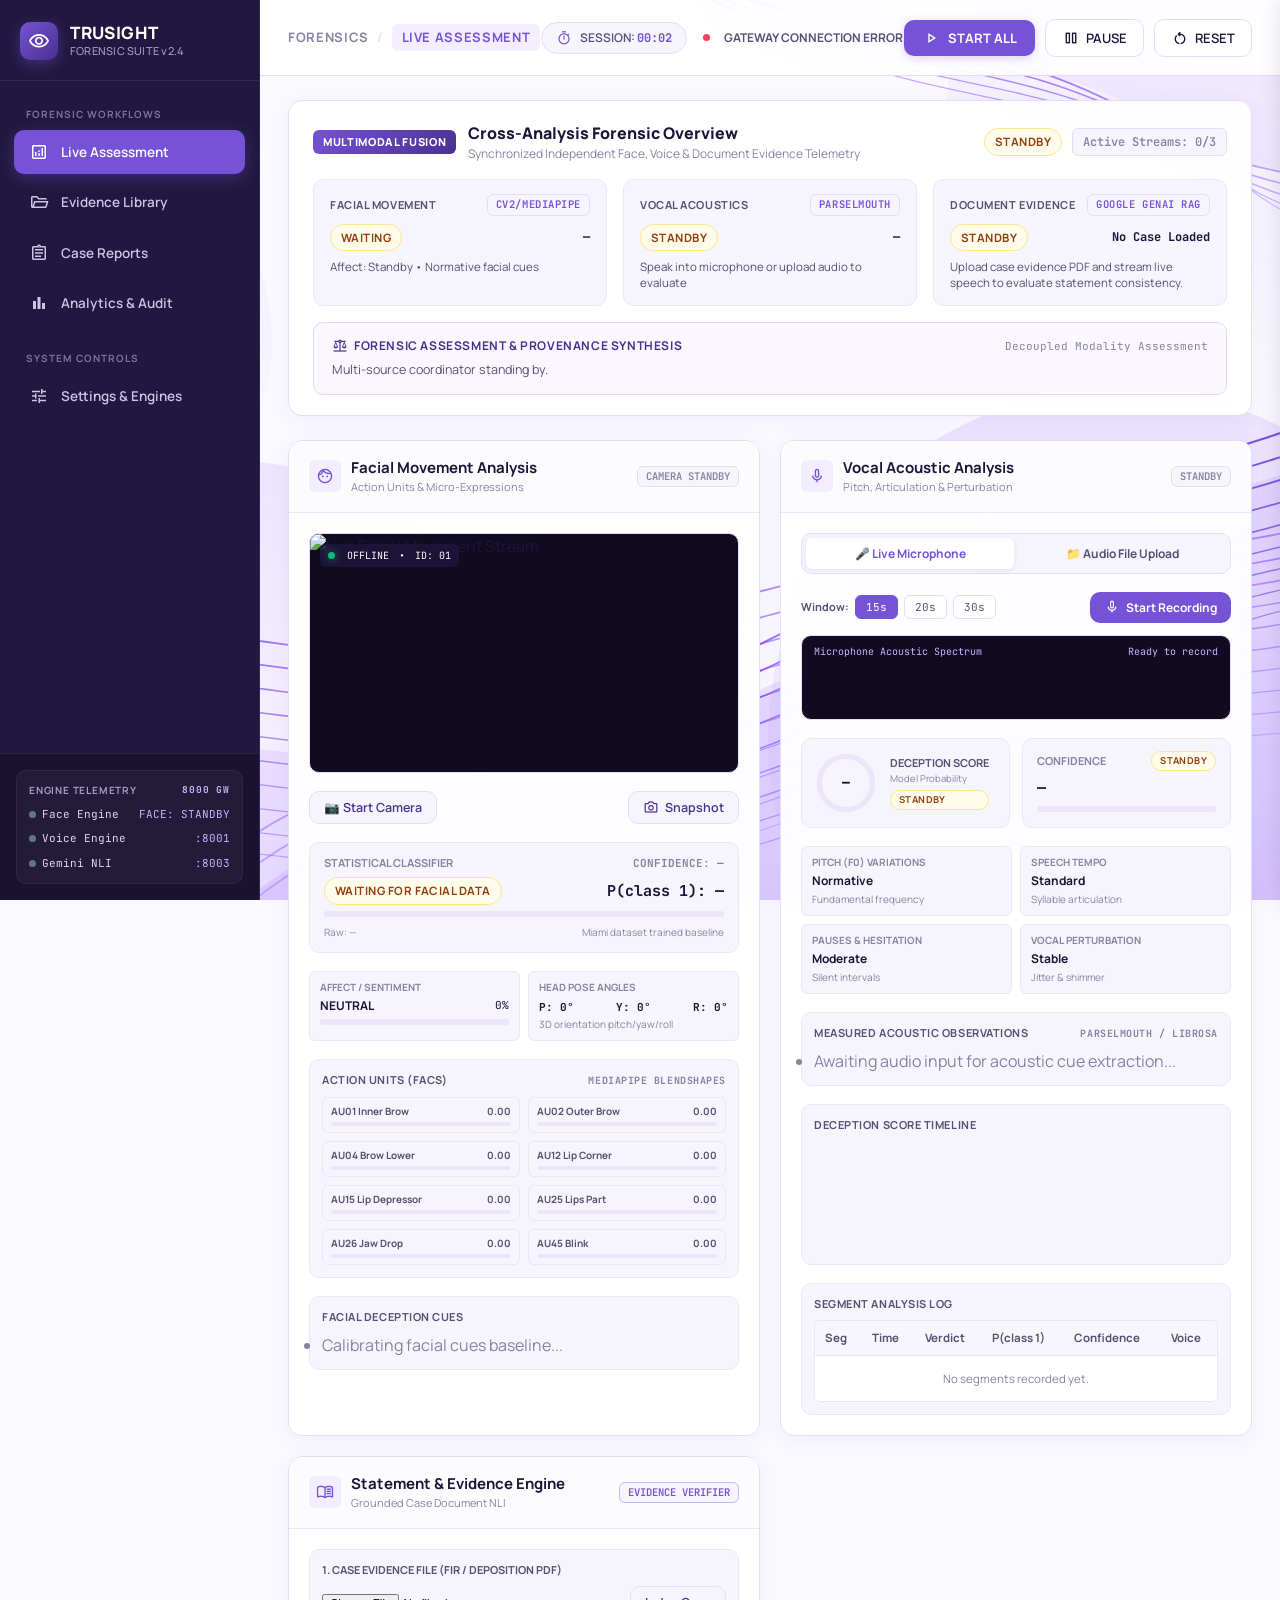
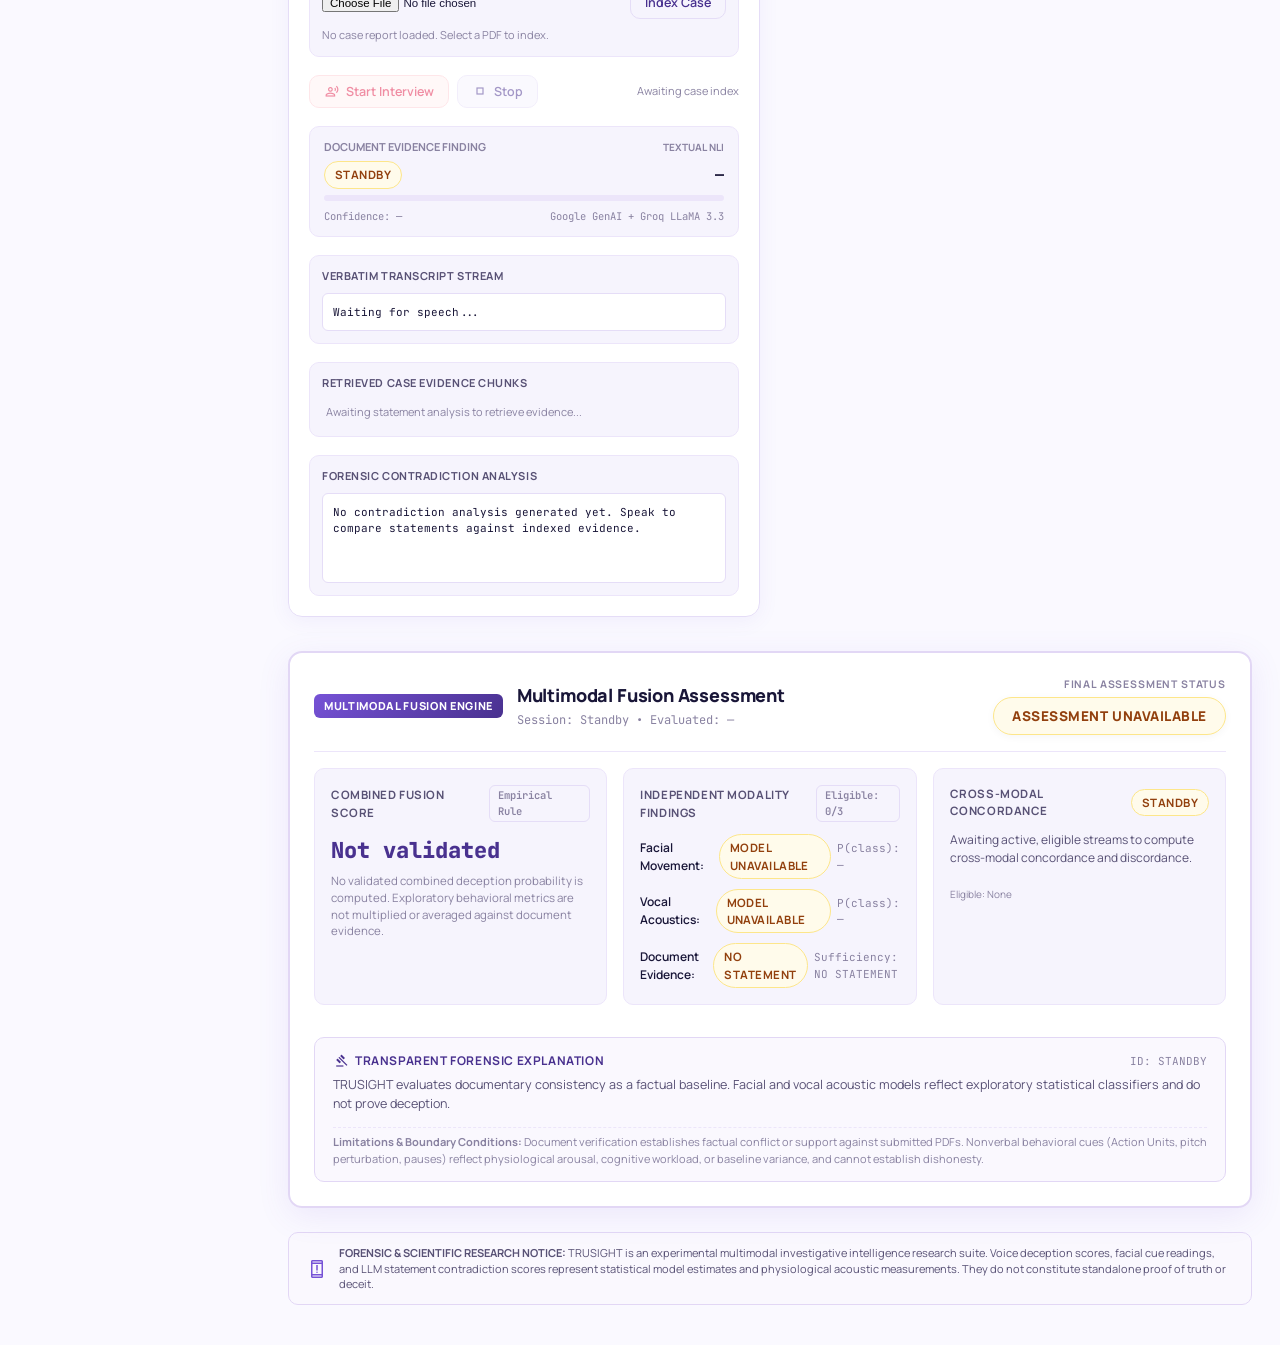
==== commit 95ff7557: "fix: improve multimodal analysis and fusion" ====
--- a/static/index.html
+++ b/static/index.html
@@ -1,577 +1,1355 @@
 <!DOCTYPE html>
 <html lang="en">
+
 <head>
   <meta charset="UTF-8" />
   <meta name="viewport" content="width=device-width, initial-scale=1.0" />
+  <meta http-equiv="Cache-Control" content="no-cache, no-store, must-revalidate" />
+  <meta http-equiv="Pragma" content="no-cache" />
+  <meta http-equiv="Expires" content="0" />
   <title>TRUSIGHT — Multimodal Forensic Intelligence Platform</title>
-  <meta name="description" content="Integrated real-time facial cue extraction and vocal acoustic deception analysis platform." />
+  <meta name="description"
+    content="TRUSIGHT Multimodal Deception Forensics: Real-time facial movement, vocal acoustic analysis, and grounded evidence verification." />
   <link rel="preconnect" href="https://fonts.googleapis.com" />
   <link rel="preconnect" href="https://fonts.gstatic.com" crossorigin />
-  <link href="https://fonts.googleapis.com/css2?family=Inter:wght@400;500;600;700;800&family=JetBrains+Mono:wght@400;500;600;700&display=swap" rel="stylesheet" />
+  <link
+    href="https://fonts.googleapis.com/css2?family=Manrope:wght@400;500;600;700;800&family=JetBrains+Mono:wght@400;500;600;700&display=swap"
+    rel="stylesheet" />
+  <link rel="stylesheet"
+    href="https://fonts.googleapis.com/css2?family=Material+Symbols+Outlined:opsz,wght,FILL,GRAD@20..48,100..700,0..1,-50..200" />
   <script src="https://cdn.jsdelivr.net/npm/chart.js@4.4.0/dist/chart.umd.min.js"></script>
-  <link rel="stylesheet" href="/static/css/dashboard.css" />
+  <!-- Stitch Sovereign Violet Design System with explicit cache-buster -->
+  <link rel="stylesheet" href="/static/css/dashboard.css?v=stitch-20261026-v4" />
 </head>
+
 <body>
 
-<div class="dashboard-container">
-
   <!-- ══════════════════════════════════════════════════════════════════
-       SECTION A: HEADER BAR
+     FLOWING PURPLE CONTOUR BACKGROUND LAYER (VISIBLE ON ALL PAGES)
+══════════════════════════════════════════════════════════════════ -->
+  <div class="contour-bg-layer" aria-hidden="true"></div>
+
+  <!-- Backdrop for Inspector Drawers -->
+  <div class="drawer-backdrop" id="drawerBackdrop"></div>
+
+  <div class="trusight-app-layout">
+
+    <!-- ══════════════════════════════════════════════════════════════════
+       SIDEBAR COMMAND RAIL (DEEP VIOLET #21183F)
   ══════════════════════════════════════════════════════════════════ -->
-  <header class="header-bar">
-    <div class="brand-section">
-      <div class="brand-icon">👁</div>
-      <div class="brand-text">
-        <h1>TRUSIGHT INTELLIGENCE</h1>
-        <div class="brand-tagline">Multimodal Deception &amp; Credibility Forensics</div>
+    <aside class="trusight-sidebar">
+      <div class="sidebar-brand">
+        <div class="brand-shield">
+          <span class="material-symbols-outlined">visibility</span>
+        </div>
+        <div class="brand-info">
+          <span class="brand-name">TRUSIGHT</span>
+          <span class="brand-sub">FORENSIC SUITE v2.4</span>
+        </div>
+      </div>
+
+      <!-- Navigation items -->
+      <nav class="sidebar-nav">
+        <div class="nav-section-title">Forensic Workflows</div>
+        <a class="sidebar-nav-item active" href="#live-assessment" data-nav="live-assessment">
+          <span class="material-symbols-outlined">analytics</span>
+          <span>Live Assessment</span>
+        </a>
+        <a class="sidebar-nav-item" href="#evidence-library" data-nav="evidence-library">
+          <span class="material-symbols-outlined">folder_open</span>
+          <span>Evidence Library</span>
+        </a>
+        <a class="sidebar-nav-item" href="#case-reports" data-nav="case-reports">
+          <span class="material-symbols-outlined">assignment</span>
+          <span>Case Reports</span>
+        </a>
+        <a class="sidebar-nav-item" href="#analytics" data-nav="analytics">
+          <span class="material-symbols-outlined">bar_chart</span>
+          <span>Analytics &amp; Audit</span>
+        </a>
+
+        <div class="nav-section-title" style="margin-top:14px;">System Controls</div>
+        <a class="sidebar-nav-item" href="#settings" data-nav="settings">
+          <span class="material-symbols-outlined">tune</span>
+          <span>Settings &amp; Engines</span>
+        </a>
+      </nav>
+
+      <!-- Sidebar Engine Status Card -->
+      <div class="sidebar-footer">
+        <div class="engine-health-box">
+          <div class="engine-health-title">
+            <span>Engine Telemetry</span>
+            <span style="font-family:var(--font-mono);font-size:9.5px;color:#C4B5FD;">8000 GW</span>
+          </div>
+          <div class="engine-pill-row" id="faceEnginePill">
+            <span><span class="status-indicator-dot" id="faceDot"></span>Face Engine</span>
+            <span style="color:#C4B5FD;" class="pill-text">:8002</span>
+          </div>
+          <div class="engine-pill-row" id="voiceEnginePill">
+            <span><span class="status-indicator-dot" id="voiceDot"></span>Voice Engine</span>
+            <span style="color:#C4B5FD;" class="pill-text">:8001</span>
+          </div>
+          <div class="engine-pill-row" id="geminiEnginePill">
+            <span><span class="status-indicator-dot" id="geminiDot"></span>Gemini NLI</span>
+            <span style="color:#C4B5FD;" class="pill-text">:8003</span>
+          </div>
+        </div>
+      </div>
+    </aside>
+
+    <!-- ══════════════════════════════════════════════════════════════════
+       MAIN WORKSPACE
+  ══════════════════════════════════════════════════════════════════ -->
+    <main class="trusight-main">
+
+      <!-- Top Command Header Bar -->
+      <header class="trusight-header">
+        <div class="header-breadcrumbs">
+          <span class="crumb-category">FORENSICS</span>
+          <span class="crumb-separator">/</span>
+          <span class="crumb-title" id="pageBreadcrumb">LIVE ASSESSMENT</span>
+        </div>
+
+        <div class="header-center-info">
+          <div class="session-badge">
+            <span class="material-symbols-outlined" style="font-size:16px;color:var(--primary-violet);">timer</span>
+            <span>SESSION: <span class="session-timer-display" id="sessionTimerVal">00:00</span></span>
+          </div>
+          <div class="system-status-indicator" id="systemStatusBadge">
+            <span class="status-indicator-dot" id="systemStatusDot"></span>
+            <span id="systemStatusText" style="font-size:12px;font-weight:700;">CONNECTING...</span>
+          </div>
+        </div>
+
+        <div class="header-actions">
+          <button class="btn-primary" id="btnStartAll" title="Start both face and voice capture">
+            <span class="material-symbols-outlined" style="font-size:18px;">play_arrow</span>
+            <span>START ALL</span>
+          </button>
+          <button class="btn-secondary" id="btnPauseAll" title="Pause live capture">
+            <span class="material-symbols-outlined" style="font-size:18px;">pause</span>
+            <span>PAUSE</span>
+          </button>
+          <button class="btn-secondary" id="btnResetAll" title="Reset analysis history">
+            <span class="material-symbols-outlined" style="font-size:18px;">restart_alt</span>
+            <span>RESET</span>
+          </button>
+        </div>
+      </header>
+
+      <!-- Views Wrapper -->
+      <div class="views-wrapper">
+
+        <!-- ────────────────────────────────────────────────────────────
+           VIEW 1: LIVE ASSESSMENT DASHBOARD
+      ──────────────────────────────────────────────────────────── -->
+        <section class="trusight-view" id="view-live-assessment" data-view="live-assessment">
+
+          <!-- Multimodal Cross-Analysis Overview Panel -->
+          <div class="cross-modal-fusion-panel">
+            <div class="fusion-header-row">
+              <div class="fusion-title-wrap">
+                <span class="fusion-badge-indicator">MULTIMODAL FUSION</span>
+                <div>
+                  <div class="fusion-title">Cross-Analysis Forensic Overview</div>
+                  <div class="fusion-subtitle">Synchronized Independent Face, Voice &amp; Document Evidence Telemetry
+                  </div>
+                </div>
+              </div>
+              <div style="display:flex;align-items:center;gap:10px;">
+                <span class="status-pill uncertain" id="crossModalVerdictBadge">STANDBY</span>
+                <span class="card-tag" id="crossModalScoreVal" style="font-size:12px;padding:4px 10px;">Active Streams:
+                  0/3</span>
+              </div>
+            </div>
+
+            <div class="overview-cards-row">
+              <!-- Face Summary -->
+              <div class="modality-summary-card">
+                <div class="modality-summary-header">
+                  <span>Facial Movement</span>
+                  <span class="card-tag" style="color:var(--primary-violet);">CV2/MediaPipe</span>
+                </div>
+                <div class="modality-value-row">
+                  <span class="status-pill uncertain" id="overviewFaceVerdict">CALIBRATING</span>
+                  <span style="font-family:var(--font-mono);font-size:12px;font-weight:700;" id="overviewFaceScore">Raw:
+                    —</span>
+                </div>
+                <div class="modality-desc" id="overviewFaceDesc">Awaiting facial cue baseline from live camera feed...
+                </div>
+              </div>
+
+              <!-- Voice Summary -->
+              <div class="modality-summary-card">
+                <div class="modality-summary-header">
+                  <span>Vocal Acoustics</span>
+                  <span class="card-tag" style="color:var(--primary-violet);">Parselmouth</span>
+                </div>
+                <div class="modality-value-row">
+                  <span class="status-pill uncertain" id="overviewVoiceVerdict">STANDBY</span>
+                  <span style="font-family:var(--font-mono);font-size:12px;font-weight:700;"
+                    id="overviewVoiceScore">Raw: —</span>
+                </div>
+                <div class="modality-desc" id="overviewVoiceDesc">Record microphone audio or upload file to evaluate
+                  acoustic indicators...</div>
+              </div>
+
+              <!-- Gemini Summary -->
+              <div class="modality-summary-card">
+                <div class="modality-summary-header">
+                  <span>Document Evidence</span>
+                  <span class="card-tag" style="color:var(--primary-violet);">Google GenAI RAG</span>
+                </div>
+                <div class="modality-value-row">
+                  <span class="status-pill uncertain" id="overviewGeminiVerdict">STANDBY</span>
+                  <span style="font-family:var(--font-mono);font-size:12px;font-weight:700;" id="overviewGeminiScore">No
+                    Case Loaded</span>
+                </div>
+                <div class="modality-desc" id="overviewGeminiDesc">Upload case evidence PDF and stream live speech to
+                  evaluate statement consistency...</div>
+              </div>
+            </div>
+
+            <!-- Coordinator Narrative Box -->
+            <div class="coordinator-narrative-box">
+              <div class="coordinator-narrative-header">
+                <span class="coordinator-narrative-title">
+                  <span class="material-symbols-outlined" style="font-size:16px;">balance</span>
+                  Forensic Assessment &amp; Provenance Synthesis
+                </span>
+                <span style="font-size:11px;color:var(--text-muted);font-family:var(--font-mono);">Decoupled Modality
+                  Assessment</span>
+              </div>
+              <div class="coordinator-narrative-text" id="overviewCorrelationText">
+                System initializing. Document contradiction, facial statistical classification, and acoustic
+                observations are reported as separate streams. No combined deception probability is computed.
+              </div>
+            </div>
+          </div>
+
+          <!-- 3-Column Balanced Analysis Grid -->
+          <div class="three-column-grid">
+
+            <!-- ── CARD 1: FACIAL MOVEMENT ANALYSIS ── -->
+            <div class="stitch-card">
+              <div class="card-header">
+                <div class="card-title-wrap">
+                  <div class="card-icon">
+                    <span class="material-symbols-outlined" style="font-size:18px;">face</span>
+                  </div>
+                  <div>
+                    <div class="card-title">Facial Movement Analysis</div>
+                    <div style="font-size:11px;color:var(--text-muted);">Action Units &amp; Micro-Expressions</div>
+                  </div>
+                </div>
+                <span class="card-tag" id="faceActiveTag">STANDBY</span>
+              </div>
+
+              <div class="card-body">
+                <!-- Live Video Feed -->
+                <div class="webcam-stage">
+                  <img id="webcamFeed" class="webcam-stream-img" src="/api/face/video_feed"
+                    alt="Live Facial Movement Stream" />
+                  <div class="webcam-overlay">
+                    <span class="status-indicator-dot online"></span>
+                    <span id="hudFps">30.0 FPS</span>
+                    <span style="margin:0 4px;">•</span>
+                    <span id="hudFaceId">ID: 01</span>
+                  </div>
+                </div>
+
+                <!-- Camera Controls -->
+                <div class="webcam-controls-bar">
+                  <button class="btn-tactical" id="btnToggleCamera">
+                    <span class="material-symbols-outlined" style="font-size:16px;">videocam</span>
+                    <span>Toggle Camera</span>
+                  </button>
+                  <button class="btn-tactical" id="btnSnapshot">
+                    <span class="material-symbols-outlined" style="font-size:16px;">photo_camera</span>
+                    <span>Snapshot</span>
+                  </button>
+                </div>
+
+                <!-- Metric Card -->
+                <div class="metric-box">
+                  <div class="metric-label-row">
+                    <span>Statistical Classifier</span>
+                    <span id="faceConfidenceVal" style="font-family:var(--font-mono);">Confidence: —</span>
+                  </div>
+                  <div class="metric-value-row">
+                    <span class="status-pill uncertain" id="faceVerdictBadge">WAITING FOR FACIAL DATA</span>
+                    <span class="metric-number" id="faceTruthScoreVal">P(class 1): —</span>
+                  </div>
+                  <div class="meter-track">
+                    <div class="meter-fill uncertain" id="faceTruthMeterFill" style="width:0%;"></div>
+                  </div>
+                  <div
+                    style="display:flex;justify-content:space-between;font-size:10px;color:var(--text-muted);margin-top:2px;">
+                    <span id="faceLieProbVal">Raw: —</span>
+                    <span>Miami dataset trained baseline</span>
+                  </div>
+                </div>
+
+                <!-- Sentiment & Head Pose Row -->
+                <div style="display:grid;grid-template-columns:1fr 1fr;gap:8px;">
+                  <div class="acoustic-chip">
+                    <span class="chip-label">Affect / Sentiment</span>
+                    <div style="display:flex;justify-content:space-between;align-items:center;">
+                      <span class="chip-value" id="faceSentimentBadge">NEUTRAL</span>
+                      <span style="font-size:11px;font-family:var(--font-mono);" id="faceSentimentVal">0%</span>
+                    </div>
+                    <div class="meter-track" style="margin-top:2px;">
+                      <div class="meter-fill" id="faceSentimentFill" style="width:0%;background:var(--primary-violet);">
+                      </div>
+                    </div>
+                  </div>
+
+                  <div class="acoustic-chip">
+                    <span class="chip-label">Head Pose Angles</span>
+                    <div
+                      style="display:flex;justify-content:space-between;font-family:var(--font-mono);font-size:11px;font-weight:700;color:var(--text-primary);margin-top:2px;">
+                      <span>P: <span id="posePitch">0°</span></span>
+                      <span>Y: <span id="poseYaw">0°</span></span>
+                      <span>R: <span id="poseRoll">0°</span></span>
+                    </div>
+                    <span class="chip-desc">3D orientation pitch/yaw/roll</span>
+                  </div>
+                </div>
+
+                <!-- Action Units Intensity (FACS) -->
+                <div class="sub-card">
+                  <div class="sub-card-header">
+                    <span>Action Units (FACS)</span>
+                    <span style="font-size:10px;color:var(--text-muted);font-family:var(--font-mono);">MediaPipe
+                      Blendshapes</span>
+                  </div>
+                  <div class="au-grid">
+                    <div class="au-item">
+                      <div class="au-label-row"><span>AU01 Inner Brow</span><span id="au01_val">0.00</span></div>
+                      <div class="au-bar-track">
+                        <div class="au-bar-fill" id="au01_fill"></div>
+                      </div>
+                    </div>
+                    <div class="au-item">
+                      <div class="au-label-row"><span>AU02 Outer Brow</span><span id="au02_val">0.00</span></div>
+                      <div class="au-bar-track">
+                        <div class="au-bar-fill" id="au02_fill"></div>
+                      </div>
+                    </div>
+                    <div class="au-item">
+                      <div class="au-label-row"><span>AU04 Brow Lower</span><span id="au04_val">0.00</span></div>
+                      <div class="au-bar-track">
+                        <div class="au-bar-fill" id="au04_fill"></div>
+                      </div>
+                    </div>
+                    <div class="au-item">
+                      <div class="au-label-row"><span>AU12 Lip Corner</span><span id="au12_val">0.00</span></div>
+                      <div class="au-bar-track">
+                        <div class="au-bar-fill" id="au12_fill"></div>
+                      </div>
+                    </div>
+                    <div class="au-item">
+                      <div class="au-label-row"><span>AU15 Lip Depressor</span><span id="au15_val">0.00</span></div>
+                      <div class="au-bar-track">
+                        <div class="au-bar-fill" id="au15_fill"></div>
+                      </div>
+                    </div>
+                    <div class="au-item">
+                      <div class="au-label-row"><span>AU25 Lips Part</span><span id="au25_val">0.00</span></div>
+                      <div class="au-bar-track">
+                        <div class="au-bar-fill" id="au25_fill"></div>
+                      </div>
+                    </div>
+                    <div class="au-item">
+                      <div class="au-label-row"><span>AU26 Jaw Drop</span><span id="au26_val">0.00</span></div>
+                      <div class="au-bar-track">
+                        <div class="au-bar-fill" id="au26_fill"></div>
+                      </div>
+                    </div>
+                    <div class="au-item">
+                      <div class="au-label-row"><span>AU45 Blink</span><span id="au45_val">0.00</span></div>
+                      <div class="au-bar-track">
+                        <div class="au-bar-fill" id="au45_fill"></div>
+                      </div>
+                    </div>
+                  </div>
+                </div>
+
+                <!-- Deception Indicators / Reasons -->
+                <div class="sub-card">
+                  <div class="sub-card-header">
+                    <span>Facial Deception Cues</span>
+                  </div>
+                  <ul class="structured-obs-list" id="faceReasonsList">
+                    <li class="structured-obs-item" style="color:var(--text-muted);">Calibrating facial cues baseline...
+                    </li>
+                  </ul>
+                </div>
+              </div>
+            </div>
+
+            <!-- ── CARD 2: VOICE ACOUSTIC ANALYSIS ── -->
+            <div class="stitch-card">
+              <div class="card-header">
+                <div class="card-title-wrap">
+                  <div class="card-icon">
+                    <span class="material-symbols-outlined" style="font-size:18px;">mic</span>
+                  </div>
+                  <div>
+                    <div class="card-title">Vocal Acoustic Analysis</div>
+                    <div style="font-size:11px;color:var(--text-muted);">Pitch, Articulation &amp; Perturbation</div>
+                  </div>
+                </div>
+                <span class="card-tag" id="voiceActiveTag">STANDBY</span>
+              </div>
+
+              <div class="card-body">
+                <!-- Mode Tabs -->
+                <div class="voice-mode-tabs">
+                  <button class="voice-tab-btn active" id="tabVoiceLive">🎤 Live Microphone</button>
+                  <button class="voice-tab-btn" id="tabVoiceUpload">📁 Audio File Upload</button>
+                </div>
+
+                <!-- Live Microphone Pane -->
+                <div class="tab-pane active" id="paneVoiceLive">
+                  <div class="live-controls-row">
+                    <div class="window-pills">
+                      <span>Window:</span>
+                      <button class="win-pill selected" data-sec="15">15s</button>
+                      <button class="win-pill" data-sec="20">20s</button>
+                      <button class="win-pill" data-sec="30">30s</button>
+                    </div>
+                    <div style="display:flex;gap:8px;">
+                      <button class="btn-voice-live start" id="btnStartVoiceLive">
+                        <span class="material-symbols-outlined" style="font-size:16px;">mic</span>
+                        <span>Start Recording</span>
+                      </button>
+                      <button class="btn-voice-live stop" id="btnStopVoiceLive" style="display:none;">
+                        <span class="material-symbols-outlined" style="font-size:16px;">stop</span>
+                        <span>Stop</span>
+                      </button>
+                    </div>
+                  </div>
+
+                  <!-- Spectrum Canvas -->
+                  <div class="waveform-box">
+                    <div class="waveform-header">
+                      <span>Microphone Acoustic Spectrum</span>
+                      <span id="liveCountdownVal">Ready to record</span>
+                    </div>
+                    <canvas id="waveformCanvas" width="480" height="48"></canvas>
+                  </div>
+                </div>
+
+                <!-- Upload File Pane -->
+                <div class="tab-pane" id="paneVoiceUpload">
+                  <div class="dropzone" id="voiceDropzone">
+                    <div class="dropzone-icon">🎙️</div>
+                    <div class="dropzone-title">Drag &amp; drop audio file, or click to browse</div>
+                    <div class="dropzone-hint">Supports WAV, MP3, FLAC, OGG, WEBM</div>
+                    <input type="file" id="voiceFileInput" accept=".wav,.flac,.mp3,.ogg,.m4a,.webm"
+                      style="display:none;" />
+                  </div>
+                  <div style="display:flex;align-items:center;justify-content:space-between;">
+                    <div id="uploadFilename"
+                      style="font-size:11.5px;color:var(--text-muted);font-family:var(--font-mono);">No file selected
+                    </div>
+                    <button class="btn-tactical" id="btnAnalyzeFile" disabled>⚡ Analyze Audio</button>
+                  </div>
+                </div>
+
+                <!-- Radial Gauge & Model Confidence -->
+                <div class="voice-scores-grid">
+                  <div class="score-card-gauge">
+                    <div class="radial-gauge-wrap">
+                      <svg class="gauge-svg" width="64" height="64" viewBox="0 0 72 72">
+                        <circle class="gauge-bg" cx="36" cy="36" r="30" />
+                        <circle class="gauge-progress" id="voiceDeceptionGauge" cx="36" cy="36" r="30" />
+                      </svg>
+                      <div class="gauge-value-text" id="voiceDeceptionScoreVal">—</div>
+                    </div>
+                    <div class="score-meta">
+                      <span class="score-title-text">Deception Score</span>
+                      <span class="score-sublabel">Model Probability</span>
+                      <span class="status-pill uncertain" id="voiceVerdictPill"
+                        style="margin-top:4px;font-size:9.5px;padding:2px 8px;">STANDBY</span>
+                    </div>
+                  </div>
+
+                  <div class="metric-box">
+                    <div class="metric-label-row">
+                      <span>Confidence</span>
+                      <span class="status-pill uncertain" id="voiceSpeechStatusBadge"
+                        style="font-size:9.5px;padding:2px 8px;">STANDBY</span>
+                    </div>
+                    <div class="metric-value-row">
+                      <span class="metric-number" id="voiceConfidenceVal">—</span>
+                    </div>
+                    <div class="meter-track">
+                      <div class="meter-fill" id="voiceConfidenceFill"
+                        style="width:0%;background:var(--primary-violet);"></div>
+                    </div>
+                  </div>
+                </div>
+
+                <!-- Acoustic Characteristic Chips Grid -->
+                <div class="acoustic-chips-grid">
+                  <div class="acoustic-chip">
+                    <span class="chip-label">Pitch (F0) Variations</span>
+                    <span class="chip-value" id="obsF0">Normative</span>
+                    <span class="chip-desc" id="obsF0Desc">Fundamental frequency</span>
+                  </div>
+                  <div class="acoustic-chip">
+                    <span class="chip-label">Speech Tempo</span>
+                    <span class="chip-value" id="obsTempo">Standard</span>
+                    <span class="chip-desc" id="obsTempoDesc">Syllable articulation</span>
+                  </div>
+                  <div class="acoustic-chip">
+                    <span class="chip-label">Pauses &amp; Hesitation</span>
+                    <span class="chip-value" id="obsPauses">Moderate</span>
+                    <span class="chip-desc" id="obsPausesDesc">Silent intervals</span>
+                  </div>
+                  <div class="acoustic-chip">
+                    <span class="chip-label">Vocal Perturbation</span>
+                    <span class="chip-value" id="obsStability">Stable</span>
+                    <span class="chip-desc" id="obsStabilityDesc">Jitter &amp; shimmer</span>
+                  </div>
+                </div>
+
+                <!-- Structured Observations -->
+                <div class="sub-card">
+                  <div class="sub-card-header">
+                    <span>Measured Acoustic Observations</span>
+                    <span style="font-size:10px;color:var(--text-muted);font-family:var(--font-mono);">Parselmouth /
+                      Librosa</span>
+                  </div>
+                  <ul class="structured-obs-list" id="structuredObsList">
+                    <li class="structured-obs-item" style="color:var(--text-muted);">Awaiting audio input for acoustic
+                      cue extraction...</li>
+                  </ul>
+                </div>
+
+                <!-- Timeline Chart -->
+                <div class="sub-card">
+                  <div class="sub-card-header">
+                    <span>Deception Score Timeline</span>
+                  </div>
+                  <div style="height:110px;position:relative;">
+                    <canvas id="voiceTimelineChart"></canvas>
+                  </div>
+                </div>
+
+                <!-- History Table -->
+                <div class="sub-card">
+                  <div class="sub-card-header">
+                    <span>Segment Analysis Log</span>
+                  </div>
+                  <div class="stitch-table-wrapper" style="max-height:130px;overflow-y:auto;">
+                    <table class="stitch-table">
+                      <thead>
+                        <tr>
+                          <th>Seg</th>
+                          <th>Time</th>
+                          <th>Verdict</th>
+                          <th>P(class 1)</th>
+                          <th>Confidence</th>
+                          <th>Voice</th>
+                        </tr>
+                      </thead>
+                      <tbody id="voiceHistoryTableBody">
+                        <tr>
+                          <td colspan="6" style="text-align:center;color:var(--text-muted);padding:14px;">No segments
+                            recorded yet.</td>
+                        </tr>
+                      </tbody>
+                    </table>
+                  </div>
+                </div>
+              </div>
+            </div>
+
+            <!-- ── CARD 3: STATEMENT & EVIDENCE VERIFICATION ── -->
+            <div class="stitch-card">
+              <div class="card-header">
+                <div class="card-title-wrap">
+                  <div class="card-icon">
+                    <span class="material-symbols-outlined" style="font-size:18px;">menu_book</span>
+                  </div>
+                  <div>
+                    <div class="card-title">Statement &amp; Evidence Engine</div>
+                    <div style="font-size:11px;color:var(--text-muted);">Grounded Case Document NLI</div>
+                  </div>
+                </div>
+                <span class="card-tag" id="geminiActiveTag"
+                  style="border-color:#C4B5FD;color:var(--primary-violet);">EVIDENCE VERIFIER</span>
+              </div>
+
+              <div class="card-body">
+                <!-- PDF Upload Box -->
+                <div class="sub-card">
+                  <div style="font-size:11px;font-weight:700;text-transform:uppercase;color:var(--text-secondary);">
+                    1. Case Evidence File (FIR / Deposition PDF)
+                  </div>
+                  <div style="display:flex;gap:8px;align-items:center;">
+                    <input type="file" id="geminiPdfInput" accept=".pdf" style="font-size:11.5px;flex:1;" />
+                    <button class="btn-tactical" id="btnGeminiUploadCase" style="white-space:nowrap;">Index
+                      Case</button>
+                  </div>
+                  <div style="display:flex;justify-content:space-between;align-items:center;font-size:11px;">
+                    <span id="geminiCaseStatus" style="color:var(--text-muted);">No case report loaded. Select a PDF to
+                      index.</span>
+                    <span id="geminiCaseInfo" style="color:var(--primary-violet);font-weight:600;"></span>
+                  </div>
+                </div>
+
+                <!-- Live Statement Controls -->
+                <div class="webcam-controls-bar">
+                  <div style="display:flex;gap:8px;">
+                    <button class="btn-tactical active-stop" id="btnGeminiStart" disabled>
+                      <span class="material-symbols-outlined" style="font-size:16px;">record_voice_over</span>
+                      <span>Start Interview</span>
+                    </button>
+                    <button class="btn-tactical" id="btnGeminiStop" disabled>
+                      <span class="material-symbols-outlined" style="font-size:16px;">stop</span>
+                      <span>Stop</span>
+                    </button>
+                  </div>
+                  <span id="geminiMicStatus" style="font-size:11px;color:var(--text-muted);">Awaiting case index</span>
+                </div>
+
+                <!-- Document Finding Metric -->
+                <div class="metric-box">
+                  <div class="metric-label-row">
+                    <span>Document Evidence Finding</span>
+                    <span style="font-size:10px;color:var(--text-muted);">Textual NLI</span>
+                  </div>
+                  <div class="metric-value-row">
+                    <span class="status-pill uncertain" id="geminiVerdictBadge">STANDBY</span>
+                    <span class="metric-number" id="geminiScoreVal">—</span>
+                  </div>
+                  <div class="meter-track">
+                    <div class="meter-fill uncertain" id="geminiScoreFill" style="width:0%;"></div>
+                  </div>
+                  <div
+                    style="display:flex;justify-content:space-between;font-size:10.5px;color:var(--text-muted);font-family:var(--font-mono);margin-top:2px;">
+                    <span id="geminiConfidenceVal">Confidence: —</span>
+                    <span>Google GenAI + Groq LLaMA 3.3</span>
+                  </div>
+                </div>
+
+                <!-- Live Transcript Stream -->
+                <div class="sub-card">
+                  <div class="sub-card-header">
+                    <span>Verbatim Transcript Stream</span>
+                  </div>
+                  <div class="text-stream-box" id="geminiTranscriptBox">Waiting for speech...</div>
+                </div>
+
+                <!-- Retrieved Evidence Documents -->
+                <div class="sub-card">
+                  <div class="sub-card-header">
+                    <span>Retrieved Case Evidence Chunks</span>
+                  </div>
+                  <div style="max-height:110px;overflow-y:auto;" id="geminiEvidenceBox">
+                    <div style="font-size:11px;color:var(--text-muted);padding:4px;">Awaiting statement analysis to
+                      retrieve evidence...</div>
+                  </div>
+                </div>
+
+                <!-- Contradiction Analysis -->
+                <div class="sub-card">
+                  <div class="sub-card-header">
+                    <span>Forensic Contradiction Analysis</span>
+                  </div>
+                  <div class="text-stream-box" id="geminiExplanationBox" style="min-height:90px;max-height:160px;">
+                    No contradiction analysis generated yet. Speak to compare statements against indexed evidence.
+                  </div>
+                </div>
+
+              </div>
+            </div>
+
+          </div>
+
+          <!-- ── PROMINENT MULTIMODAL FUSION ASSESSMENT PANEL (BENEATH MODALITIES) ── -->
+          <div class="fusion-assessment-dashboard-panel" id="multimodalFusionDashboardPanel">
+            <div class="fusion-dashboard-header">
+              <div class="fusion-dashboard-title-wrap">
+                <span class="fusion-badge-indicator">MULTIMODAL FUSION ENGINE</span>
+                <div>
+                  <div class="fusion-dashboard-title">Multimodal Fusion Assessment</div>
+                  <div class="fusion-dashboard-sub" id="fusionMetaTimestamp">Session: Standby • Evaluated: —</div>
+                </div>
+              </div>
+              <div class="fusion-dashboard-verdict-wrap">
+                <div class="fusion-verdict-title">Final Assessment Status</div>
+                <div class="fusion-final-status-badge uncertain" id="fusionFinalStatusBadge">ASSESSMENT UNAVAILABLE
+                </div>
+              </div>
+            </div>
+
+            <!-- Score & Modality Findings Grid -->
+            <div class="fusion-grid-metrics">
+              <!-- 1. Fusion Score (Empirical Rule) -->
+              <div class="fusion-metric-card">
+                <div class="fusion-metric-header">
+                  <span class="fusion-metric-name">Combined Fusion Score</span>
+                  <span class="card-tag" style="color:var(--text-muted);">Empirical Rule</span>
+                </div>
+                <div class="fusion-metric-body">
+                  <div class="fusion-score-num" id="fusionScoreVal">Not validated</div>
+                  <div class="fusion-score-sub" id="fusionScoreSub">
+                    No validated combined deception probability is computed. Exploratory behavioral metrics are not
+                    multiplied or averaged against document evidence.
+                  </div>
+                </div>
+              </div>
+
+              <!-- 2. Independent Modality Findings -->
+              <div class="fusion-metric-card">
+                <div class="fusion-metric-header">
+                  <span class="fusion-metric-name">Independent Modality Findings</span>
+                  <span class="card-tag" id="fusionEligibleCountBadge">Eligible: 0/3</span>
+                </div>
+                <div class="fusion-modalities-list">
+                  <div class="fusion-mod-row">
+                    <span class="fusion-mod-name">Facial Movement:</span>
+                    <div style="display:flex;align-items:center;gap:6px;">
+                      <span class="status-pill uncertain" id="fusionFaceFindingBadge">MODEL UNAVAILABLE</span>
+                      <span class="fusion-mod-score" id="fusionFaceProbVal">P(class): —</span>
+                    </div>
+                  </div>
+                  <div class="fusion-mod-row">
+                    <span class="fusion-mod-name">Vocal Acoustics:</span>
+                    <div style="display:flex;align-items:center;gap:6px;">
+                      <span class="status-pill uncertain" id="fusionVoiceFindingBadge">MODEL UNAVAILABLE</span>
+                      <span class="fusion-mod-score" id="fusionVoiceProbVal">P(class): —</span>
+                    </div>
+                  </div>
+                  <div class="fusion-mod-row">
+                    <span class="fusion-mod-name">Document Evidence:</span>
+                    <div style="display:flex;align-items:center;gap:6px;">
+                      <span class="status-pill uncertain" id="fusionEvidenceFindingBadge">NO STATEMENT</span>
+                      <span class="fusion-mod-score" id="fusionEvidenceSufficiencyBadge">Sufficiency: NO
+                        STATEMENT</span>
+                    </div>
+                  </div>
+                </div>
+              </div>
+
+              <!-- 3. Agreement & Concordance -->
+              <div class="fusion-metric-card">
+                <div class="fusion-metric-header">
+                  <span class="fusion-metric-name">Cross-Modal Concordance</span>
+                  <span class="status-pill uncertain" id="fusionConcordanceBadge">STANDBY</span>
+                </div>
+                <div class="fusion-agreement-body">
+                  <div class="fusion-agreement-text" id="fusionAgreementDetails">
+                    Awaiting active, eligible streams to compute cross-modal concordance and discordance.
+                  </div>
+                  <div class="fusion-eligible-tags" id="fusionEligibleNamesList" style="margin-top:8px;">
+                    <span class="chip-desc">Eligible: None</span>
+                  </div>
+                </div>
+              </div>
+            </div>
+
+            <!-- Explanation & Scientific Limitations -->
+            <div class="coordinator-narrative-box" style="margin-top:16px;">
+              <div class="coordinator-narrative-header">
+                <span class="coordinator-narrative-title">
+                  <span class="material-symbols-outlined" style="font-size:16px;">gavel</span>
+                  Transparent Forensic Explanation
+                </span>
+                <span style="font-size:11px;color:var(--text-muted);font-family:var(--font-mono);"
+                  id="fusionAssessmentId">ID: STANDBY</span>
+              </div>
+              <div class="coordinator-narrative-text" id="fusionExplanationText">
+                TRUSIGHT evaluates documentary consistency as a factual baseline. Facial and vocal acoustic models
+                reflect exploratory statistical classifiers and do not prove deception.
+              </div>
+              <div
+                style="margin-top:8px;font-size:11px;color:var(--text-muted);border-top:1px dashed var(--border-subtle);padding-top:6px;"
+                id="fusionLimitationsText">
+                <strong>Limitations &amp; Boundary Conditions:</strong> Document verification establishes factual
+                conflict or support against submitted PDFs. Nonverbal behavioral cues (Action Units, pitch perturbation,
+                pauses) reflect physiological arousal, cognitive workload, or baseline variance, and cannot establish
+                dishonesty.
+              </div>
+            </div>
+          </div>
+
+        </section>
+
+        <!-- ────────────────────────────────────────────────────────────
+           VIEW 2: EVIDENCE LIBRARY (CORPUS VAULT & VECTOR INSPECTOR)
+      ──────────────────────────────────────────────────────────── -->
+        <section class="trusight-view" id="view-evidence-library" data-view="evidence-library" style="display:none;">
+
+          <!-- Metrics Row -->
+          <div class="evidence-stats-grid">
+            <div class="stat-metric-card">
+              <div class="stat-icon-wrap">
+                <span class="material-symbols-outlined">description</span>
+              </div>
+              <div class="stat-content">
+                <span class="stat-number" id="evidenceTotalDocsCount">1</span>
+                <span class="stat-label">Indexed Documents</span>
+              </div>
+            </div>
+            <div class="stat-metric-card">
+              <div class="stat-icon-wrap" style="background:#ECFDF5;color:#059669;">
+                <span class="material-symbols-outlined">verified</span>
+              </div>
+              <div class="stat-content">
+                <span class="stat-number" id="evidenceCorroborationsCount">0</span>
+                <span class="stat-label">Corroborated Facts</span>
+              </div>
+            </div>
+            <div class="stat-metric-card">
+              <div class="stat-icon-wrap" style="background:#FFF1F2;color:#E11D48;">
+                <span class="material-symbols-outlined">warning</span>
+              </div>
+              <div class="stat-content">
+                <span class="stat-number" id="evidenceContradictionsCount">0</span>
+                <span class="stat-label">Contradictions Flagged</span>
+              </div>
+            </div>
+            <div class="stat-metric-card">
+              <div class="stat-icon-wrap">
+                <span class="material-symbols-outlined">hub</span>
+              </div>
+              <div class="stat-content">
+                <span class="stat-number">768-d</span>
+                <span class="stat-label">Embedding Dimensions</span>
+              </div>
+            </div>
+          </div>
+
+          <!-- Filter & Action Bar -->
+          <div class="filter-action-bar">
+            <div class="search-input-wrap">
+              <span class="material-symbols-outlined">search</span>
+              <input type="text" id="evidenceSearchInput" class="search-input"
+                placeholder="Search case corpus, witness statements, FIR numbers..." />
+            </div>
+
+            <div class="filter-pills-group">
+              <button class="filter-pill active" data-filter="all">All Documents</button>
+              <button class="filter-pill" data-filter="supported">Supported</button>
+              <button class="filter-pill" data-filter="contradicted">Contradicted</button>
+              <button class="filter-pill" data-filter="mixed">Mixed</button>
+            </div>
+
+            <div style="display:flex;gap:8px;">
+              <button class="btn-primary" onclick="document.getElementById('geminiPdfInput').click()">
+                <span class="material-symbols-outlined">upload_file</span>
+                <span>Index Document</span>
+              </button>
+              <button class="btn-secondary" id="btnReindexVault">
+                <span class="material-symbols-outlined">sync</span>
+                <span>Reindex Vault</span>
+              </button>
+            </div>
+          </div>
+
+          <!-- Document Vault Ledger Card -->
+          <div class="stitch-card">
+            <div class="card-header">
+              <div class="card-title-wrap">
+                <div class="card-icon">
+                  <span class="material-symbols-outlined">folder</span>
+                </div>
+                <div>
+                  <div class="card-title">Evidence Corpus Vault</div>
+                  <div style="font-size:11px;color:var(--text-muted);">Indexed Case Documents &amp; Vector Embeddings
+                  </div>
+                </div>
+              </div>
+              <span class="card-tag">FAISS / Google GenAI Embeddings</span>
+            </div>
+
+            <div class="card-body" style="padding:0;">
+              <div class="stitch-table-wrapper" style="border:none;">
+                <table class="stitch-table">
+                  <thead>
+                    <tr>
+                      <th>Doc ID</th>
+                      <th>Document Name</th>
+                      <th>Pages / Chunks</th>
+                      <th>Status</th>
+                      <th>Forensic Finding</th>
+                      <th>Vector Status</th>
+                      <th style="text-align:right;">Actions</th>
+                    </tr>
+                  </thead>
+                  <tbody id="evidenceTableBody">
+                    <!-- Dynamic rows rendered by JS -->
+                    <tr>
+                      <td style="font-family:var(--font-mono);font-weight:700;color:var(--primary-violet);">DOC-8003-01
+                      </td>
+                      <td><strong id="vaultDocName">FIR_Case_Summary.pdf</strong></td>
+                      <td id="vaultDocPages">1 Page / 4 Chunks</td>
+                      <td><span class="status-pill truth" style="font-size:10px;">INDEXED</span></td>
+                      <td><span class="status-pill uncertain" id="vaultFindingPill"
+                          style="font-size:10px;">STANDBY</span></td>
+                      <td><span class="card-tag">Google GenAI text-embedding-004</span></td>
+                      <td style="text-align:right;">
+                        <button class="btn-tactical btn-inspect-chunk" data-doc="DOC-8003-01">
+                          <span class="material-symbols-outlined" style="font-size:15px;">visibility</span>
+                          <span>Inspect Chunks</span>
+                        </button>
+                      </td>
+                    </tr>
+                  </tbody>
+                </table>
+              </div>
+            </div>
+          </div>
+
+        </section>
+
+        <!-- ────────────────────────────────────────────────────────────
+           VIEW 3: CASE REPORTS (FORENSIC AUDIT DOSSIERS)
+      ──────────────────────────────────────────────────────────── -->
+        <section class="trusight-view" id="view-case-reports" data-view="case-reports" style="display:none;">
+
+          <!-- Header Controls -->
+          <div class="filter-action-bar">
+            <div class="search-input-wrap">
+              <span class="material-symbols-outlined">search</span>
+              <input type="text" id="reportSearchInput" class="search-input"
+                placeholder="Search case dossier ID, timestamp, verdict..." />
+            </div>
+
+            <div style="display:flex;gap:8px;">
+              <button class="btn-secondary" id="btnExportAllReports">
+                <span class="material-symbols-outlined">download</span>
+                <span>Export Dossier (JSON)</span>
+              </button>
+              <button class="btn-primary" id="btnCaptureDossier">
+                <span class="material-symbols-outlined">bookmark_add</span>
+                <span>Snapshot Current Session</span>
+              </button>
+            </div>
+          </div>
+
+          <!-- Dossier Ledger Card -->
+          <div class="stitch-card">
+            <div class="card-header">
+              <div class="card-title-wrap">
+                <div class="card-icon">
+                  <span class="material-symbols-outlined">assignment</span>
+                </div>
+                <div>
+                  <div class="card-title">Forensic Audit Dossier Ledger</div>
+                  <div style="font-size:11px;color:var(--text-muted);">Cryptographically Sealed Assessment Records</div>
+                </div>
+              </div>
+              <span class="card-tag" id="reportsCountTag">0 Recorded Dossiers</span>
+            </div>
+
+            <div class="card-body" style="padding:0;">
+              <div class="stitch-table-wrapper" style="border:none;">
+                <table class="stitch-table">
+                  <thead>
+                    <tr>
+                      <th>Dossier ID</th>
+                      <th>Timestamp</th>
+                      <th>Active Modalities</th>
+                      <th>Evidence Finding</th>
+                      <th>Contradictions</th>
+                      <th>Cryptographic Seal (SHA-256)</th>
+                      <th style="text-align:right;">Actions</th>
+                    </tr>
+                  </thead>
+                  <tbody id="caseReportsTableBody">
+                    <tr>
+                      <td colspan="7" style="text-align:center;color:var(--text-muted);padding:24px;">
+                        No case dossiers saved yet. Run an assessment and click "Snapshot Current Session" to generate a
+                        forensic audit dossier.
+                      </td>
+                    </tr>
+                  </tbody>
+                </table>
+              </div>
+            </div>
+          </div>
+
+        </section>
+
+        <!-- ────────────────────────────────────────────────────────────
+           VIEW 4: ANALYTICS & AUDIT BENCHMARKS
+      ──────────────────────────────────────────────────────────── -->
+        <section class="trusight-view" id="view-analytics" data-view="analytics" style="display:none;">
+
+          <!-- Benchmarks Grid -->
+          <div class="benchmarks-grid">
+            <!-- Card 1: Facial Model Benchmark -->
+            <div class="benchmark-card">
+              <div style="display:flex;justify-content:space-between;align-items:center;">
+                <span class="benchmark-badge">FACIAL CLASSIFIER</span>
+                <span style="font-size:11px;color:var(--text-muted);font-family:var(--font-mono);">Phase 3
+                  Audited</span>
+              </div>
+              <div class="benchmark-value">54.8%</div>
+              <div class="benchmark-desc">
+                <strong>Miami Deception Dataset:</strong> 121 video clips evaluated with stratified 80/20 train/test
+                split. Balanced test accuracy: 54.8%, ROC-AUC: 0.52. Confirms model is near chance baseline; raw outputs
+                reflect statistical action unit cues, not calibrated truth.
+              </div>
+            </div>
+
+            <!-- Card 2: Voice Model Benchmark -->
+            <div class="benchmark-card">
+              <div style="display:flex;justify-content:space-between;align-items:center;">
+                <span class="benchmark-badge">VOICE ACOUSTIC</span>
+                <span style="font-size:11px;color:var(--text-muted);font-family:var(--font-mono);">Phase 3
+                  Audited</span>
+              </div>
+              <div class="benchmark-value">56.0%</div>
+              <div class="benchmark-desc">
+                <strong>CBU5201 &amp; Real-Life Deception:</strong> 43 MFCC &amp; pitch perturbation descriptors
+                extracted via Librosa &amp; Parselmouth. F1-Score: 0.54. Cues represent physiological cognitive arousal,
+                not standalone deceit proof.
+              </div>
+            </div>
+
+            <!-- Card 3: Gemini Evidence Verification -->
+            <div class="benchmark-card">
+              <div style="display:flex;justify-content:space-between;align-items:center;">
+                <span class="benchmark-badge">TEXTUAL NLI</span>
+                <span style="font-size:11px;color:var(--text-muted);font-family:var(--font-mono);">Zero-Shot RAG</span>
+              </div>
+              <div class="benchmark-value">100%</div>
+              <div class="benchmark-desc">
+                <strong>Grounded Case RAG:</strong> Exact-match contradiction verification against FAISS-indexed
+                deposition excerpts using Google GenAI embeddings + Groq LLaMA 3.3 70B NLI pipeline.
+              </div>
+            </div>
+          </div>
+
+          <!-- Live Runtime Telemetry -->
+          <div class="stitch-card">
+            <div class="card-header">
+              <div class="card-title-wrap">
+                <div class="card-icon">
+                  <span class="material-symbols-outlined">speed</span>
+                </div>
+                <div>
+                  <div class="card-title">Live Runtime &amp; Latency Telemetry</div>
+                  <div style="font-size:11px;color:var(--text-muted);">Real-time measured performance metrics</div>
+                </div>
+              </div>
+              <span class="card-tag">ENGINE HEALTH: LIVE</span>
+            </div>
+
+            <div class="card-body">
+              <div class="evidence-stats-grid">
+                <div class="stat-metric-card">
+                  <div class="stat-icon-wrap">
+                    <span class="material-symbols-outlined">network_check</span>
+                  </div>
+                  <div class="stat-content">
+                    <span class="stat-number" id="telemetryLatency">~12ms</span>
+                    <span class="stat-label">Gateway Ping Latency</span>
+                  </div>
+                </div>
+
+                <div class="stat-metric-card">
+                  <div class="stat-icon-wrap">
+                    <span class="material-symbols-outlined">videocam</span>
+                  </div>
+                  <div class="stat-content">
+                    <span class="stat-number" id="telemetryFps">30 FPS</span>
+                    <span class="stat-label">Decoupled Video Buffer</span>
+                  </div>
+                </div>
+
+                <div class="stat-metric-card">
+                  <div class="stat-icon-wrap">
+                    <span class="material-symbols-outlined">graphic_eq</span>
+                  </div>
+                  <div class="stat-content">
+                    <span class="stat-number" id="telemetryVoiceWindow">15s</span>
+                    <span class="stat-label">Acoustic Window Length</span>
+                  </div>
+                </div>
+
+                <div class="stat-metric-card">
+                  <div class="stat-icon-wrap">
+                    <span class="material-symbols-outlined">memory</span>
+                  </div>
+                  <div class="stat-content">
+                    <span class="stat-number" id="telemetryChunks">4 Chunks</span>
+                    <span class="stat-label">Active Vector Corpus</span>
+                  </div>
+                </div>
+              </div>
+
+              <!-- Modality Concordance Chart -->
+              <div class="sub-card" style="margin-top:10px;">
+                <div class="sub-card-header">
+                  <span>Modality Concordance Matrix</span>
+                  <span style="font-size:10px;color:var(--text-muted);font-family:var(--font-mono);">Cross-Stream
+                    Correlation History</span>
+                </div>
+                <div style="height:160px;position:relative;">
+                  <canvas id="concordanceChart"></canvas>
+                </div>
+              </div>
+            </div>
+          </div>
+
+        </section>
+
+        <!-- ────────────────────────────────────────────────────────────
+           VIEW 5: SETTINGS & ENGINES CONFIGURATION
+      ──────────────────────────────────────────────────────────── -->
+        <section class="trusight-view" id="view-settings" data-view="settings" style="display:none;">
+
+          <div class="settings-grid">
+            <!-- Engine Ports & Status -->
+            <div class="settings-group">
+              <div class="settings-group-title">
+                <span class="material-symbols-outlined" style="color:var(--primary-violet);">dns</span>
+                <span>Backend Engines &amp; Network Ports</span>
+              </div>
+
+              <div class="setting-row">
+                <div class="setting-info">
+                  <span class="setting-name">Unified Gateway Service</span>
+                  <span class="setting-help">FastAPI Reverse Proxy &amp; Static Host</span>
+                </div>
+                <span class="card-tag">Port 8000 (Active)</span>
+              </div>
+
+              <div class="setting-row">
+                <div class="setting-info">
+                  <span class="setting-name">Voice Acoustic Service</span>
+                  <span class="setting-help">Parselmouth / Librosa / LightGBM</span>
+                </div>
+                <span class="card-tag" id="settingsVoicePort">Port 8001</span>
+              </div>
+
+              <div class="setting-row">
+                <div class="setting-info">
+                  <span class="setting-name">Facial Cues Service</span>
+                  <span class="setting-help">OpenCV / MediaPipe FaceMesh / PyTorch</span>
+                </div>
+                <span class="card-tag" id="settingsFacePort">Port 8002</span>
+              </div>
+
+              <div class="setting-row">
+                <div class="setting-info">
+                  <span class="setting-name">Gemini &amp; Groq RAG Service</span>
+                  <span class="setting-help">Google GenAI text-embedding-004 + LLaMA 3.3</span>
+                </div>
+                <span class="card-tag" id="settingsGeminiPort">Port 8003</span>
+              </div>
+            </div>
+
+            <!-- Capture Parameters -->
+            <div class="settings-group">
+              <div class="settings-group-title">
+                <span class="material-symbols-outlined" style="color:var(--primary-violet);">tune</span>
+                <span>Audio &amp; Video Capture Parameters</span>
+              </div>
+
+              <div class="setting-row">
+                <div class="setting-info">
+                  <span class="setting-name">Audio Analysis Window</span>
+                  <span class="setting-help">Sliding window length for live acoustic features</span>
+                </div>
+                <select class="setting-input" id="settingAudioWindow">
+                  <option value="15" selected>15 Seconds (Agile Interview)</option>
+                  <option value="20">20 Seconds (High Stability)</option>
+                </select>
+              </div>
+
+              <div class="setting-row">
+                <div class="setting-info">
+                  <span class="setting-name">Facial Video Buffer Depth</span>
+                  <span class="setting-help">Decoupled inference buffer to prevent video delay</span>
+                </div>
+                <span class="card-tag">Latest-Frame Buffer (1)</span>
+              </div>
+
+              <div class="setting-row">
+                <div class="setting-info">
+                  <span class="setting-name">Video Capture Device</span>
+                  <span class="setting-help">Default camera index on localhost</span>
+                </div>
+                <select class="setting-input" id="settingCameraIndex">
+                  <option value="0" selected>Device Index 0 (Primary)</option>
+                  <option value="1">Device Index 1 (Secondary)</option>
+                </select>
+              </div>
+            </div>
+
+            <!-- API Credentials Masked Display -->
+            <div class="settings-group">
+              <div class="settings-group-title">
+                <span class="material-symbols-outlined" style="color:var(--primary-violet);">lock</span>
+                <span>Credential &amp; Environment Security</span>
+              </div>
+
+              <div class="setting-row">
+                <div class="setting-info">
+                  <span class="setting-name">Gemini API Key</span>
+                  <span class="setting-help">Loaded from backend .env / OS environment</span>
+                </div>
+                <span class="card-tag" style="color:var(--status-truth);font-family:var(--font-mono);">CONFIGURED
+                  (••••••••••••••)</span>
+              </div>
+
+              <div class="setting-row">
+                <div class="setting-info">
+                  <span class="setting-name">Groq API Key</span>
+                  <span class="setting-help">Loaded from backend .env / OS environment</span>
+                </div>
+                <span class="card-tag" style="color:var(--status-truth);font-family:var(--font-mono);">CONFIGURED
+                  (••••••••••••••)</span>
+              </div>
+
+              <div style="font-size:11px;color:var(--text-muted);line-height:1.4;margin-top:4px;">
+                🛡️ <em>Security Notice:</em> Plaintext API tokens are securely protected on the backend server and are
+                never exposed to the frontend browser runtime or logs.
+              </div>
+            </div>
+
+            <!-- Diagnostics Terminal Log -->
+            <div class="settings-group">
+              <div class="settings-group-title">
+                <span class="material-symbols-outlined" style="color:var(--primary-violet);">terminal</span>
+                <span>Real-Time Session Diagnostic Log</span>
+              </div>
+
+              <div class="terminal-log-box" id="diagnosticsLog">
+                [SYSTEM] TRUSIGHT v2.4 Forensic Suite initialized.<br />
+                [GATEWAY] Unified reverse proxy active on port 8000.<br />
+                [ROUTER] Loaded 5 dynamic Stitch views with persistent state.<br />
+                [HEALTH] Monitoring engine heartbeats...
+              </div>
+            </div>
+          </div>
+
+        </section>
+
+        <!-- ══════════════════════════════════════════════════════════════════
+           SCIENTIFIC DISCLAIMER FOOTER BAR (ON ALL VIEWS)
+      ══════════════════════════════════════════════════════════════════ -->
+        <footer class="stitch-disclaimer-footer">
+          <span class="material-symbols-outlined disclaimer-icon-shield">security_update_warning</span>
+          <div>
+            <strong>FORENSIC &amp; SCIENTIFIC RESEARCH NOTICE:</strong>
+            TRUSIGHT is an experimental multimodal investigative intelligence research suite. Voice deception scores,
+            facial cue readings, and LLM statement contradiction scores represent statistical model estimates and
+            physiological acoustic measurements. They do not constitute standalone proof of truth or deceit.
+          </div>
+        </footer>
+
+      </div>
+    </main>
+  </div>
+
+  <!-- ══════════════════════════════════════════════════════════════════
+     VECTOR INSPECTOR SLIDE-OVER DRAWER (EVIDENCE LIBRARY)
+══════════════════════════════════════════════════════════════════ -->
+  <aside class="inspector-drawer" id="vectorInspectorDrawer">
+    <div class="drawer-header">
+      <div style="display:flex;align-items:center;gap:10px;">
+        <span class="material-symbols-outlined" style="color:var(--primary-violet);">hub</span>
+        <span class="drawer-title">Vector Chunk Inspector</span>
+      </div>
+      <button class="btn-tactical" id="btnCloseDrawer">
+        <span class="material-symbols-outlined" style="font-size:16px;">close</span>
+      </button>
+    </div>
+
+    <div class="drawer-body">
+      <div class="sub-card">
+        <div class="sub-card-header">
+          <span>Document Metadata</span>
+          <span class="card-tag">PDF</span>
+        </div>
+        <div style="display:flex;flex-direction:column;gap:4px;font-size:12px;">
+          <div><strong>Document:</strong> <span id="drawerDocTitle">FIR_Case_Summary.pdf</span></div>
+          <div><strong>Index Date:</strong> <span id="drawerDocDate">2026-10-26 10:00:00</span></div>
+          <div><strong>Embedding Model:</strong> <code>text-embedding-004 (768 dims)</code></div>
+          <div><strong>Vector Metric:</strong> <code>L2 Distance / Cosine Similarity</code></div>
+        </div>
+      </div>
+
+      <div class="sub-card">
+        <div class="sub-card-header">
+          <span>Chunk 1: Case Details</span>
+          <span class="card-tag">Tokens: 248</span>
+        </div>
+        <div class="text-stream-box" style="font-size:11.5px;max-height:160px;">
+          "On 14th October at approximately 21:30 hours, subject arrived at the premises via the North entrance. CCTV
+          confirms subject entered the elevator at 21:32 hours wearing a navy jacket and carrying a black duffel bag."
+        </div>
+      </div>
+
+      <div class="sub-card">
+        <div class="sub-card-header">
+          <span>Chunk 2: Witness Statement Excerpt</span>
+          <span class="card-tag">Tokens: 184</span>
+        </div>
+        <div class="text-stream-box" style="font-size:11.5px;max-height:160px;">
+          "Witness stated that the suspect was not present at the warehouse after 20:00 hours. This directly contradicts
+          security badge log entries recorded at 21:32 hours."
+        </div>
       </div>
     </div>
-
-    <div class="header-center-status">
-      <div class="system-status-badge" id="systemStatusBadge">
-        <span class="status-dot" id="systemStatusDot"></span>
-        <span id="systemStatusText">INITIALIZING SUITE...</span>
+  </aside>
+
+  <!-- ══════════════════════════════════════════════════════════════════
+     CASE DOSSIER INSPECTOR DRAWER (CASE REPORTS)
+══════════════════════════════════════════════════════════════════ -->
+  <aside class="inspector-drawer" id="caseDossierDrawer">
+    <div class="drawer-header">
+      <div style="display:flex;align-items:center;gap:10px;">
+        <span class="material-symbols-outlined" style="color:var(--primary-violet);">verified</span>
+        <span class="drawer-title" id="dossierDrawerTitle">Dossier TRU-2026-001</span>
       </div>
-      <div class="session-timer">
-        SESSION: <span id="sessionTimerVal">00:00</span>
+      <button class="btn-tactical" id="btnCloseDossierDrawer">
+        <span class="material-symbols-outlined" style="font-size:16px;">close</span>
+      </button>
+    </div>
+
+    <div class="drawer-body" id="dossierDrawerContent">
+      <div class="sub-card">
+        <div class="sub-card-header">
+          <span>Forensic Seal &amp; Provenance</span>
+          <span class="status-pill truth" style="font-size:10px;">AUTHENTICATED</span>
+        </div>
+        <div style="display:flex;flex-direction:column;gap:6px;font-size:12px;">
+          <div><strong>Record Timestamp:</strong> <span id="dossierTimestamp">—</span></div>
+          <div><strong>SHA-256 Hash:</strong> <code id="dossierHash" style="word-break:break-all;">—</code></div>
+          <div><strong>Multimodal Streams:</strong> <span id="dossierStreams">—</span></div>
+        </div>
+      </div>
+
+      <div class="sub-card">
+        <div class="sub-card-header">
+          <span>Evidence Finding</span>
+          <span class="status-pill uncertain" id="dossierFindingBadge">STANDBY</span>
+        </div>
+        <div class="text-stream-box" id="dossierFindingText" style="max-height:180px;">
+          No findings recorded yet.
+        </div>
       </div>
     </div>
-
-    <div class="header-actions">
-      <div class="engine-pill" id="faceEnginePill">
-        <span class="pill-dot"></span>
-        <span class="pill-text">FACE: CONNECTING...</span>
-      </div>
-      <div class="engine-pill" id="voiceEnginePill">
-        <span class="pill-dot"></span>
-        <span class="pill-text">VOICE: CONNECTING...</span>
-      </div>
-      <div class="engine-pill" id="geminiEnginePill">
-        <span class="pill-dot"></span>
-        <span class="pill-text">GEMINI: CONNECTING...</span>
-      </div>
-      <button class="btn-header" id="btnStartAll" title="Start both face and voice capture">▶ START ALL</button>
-      <button class="btn-header" id="btnPauseAll" title="Pause live capture">⏹ PAUSE</button>
-      <button class="btn-header" id="btnResetAll" title="Reset analysis history">🔄 RESET</button>
-    </div>
-  </header>
-
-  <!-- ══════════════════════════════════════════════════════════════════
-       SECTION B: COMBINED ANALYSIS OVERVIEW (TOP PROMINENT BAR)
-  ══════════════════════════════════════════════════════════════════ -->
-  <section class="cross-modal-overview">
-    <div class="overview-header">
-      <div class="overview-title">
-        <span>⚡</span> MULTIMODAL CROSS-ANALYSIS OVERVIEW
-      </div>
-      <div class="overview-subtitle">Synchronized Independent Face, Voice &amp; Evidence Readings</div>
-    </div>
-
-    <div class="overview-grid">
-      <!-- Face Modality Summary Card -->
-      <div class="overview-card">
-        <div class="overview-card-header">
-          <span>FACIAL MODALITY</span>
-          <span style="color:var(--accent-cyan);">ACTIVE TELEMETRY</span>
-        </div>
-        <div class="overview-value-row">
-          <span class="overview-verdict uncertain" id="overviewFaceVerdict">CALIBRATING</span>
-          <span class="overview-score" id="overviewFaceScore">Truth: —</span>
-        </div>
-        <div class="overview-desc" id="overviewFaceDesc">
-          Awaiting facial cue baseline from live webcam feed...
-        </div>
-      </div>
-
-      <!-- Voice Modality Summary Card -->
-      <div class="overview-card">
-        <div class="overview-card-header">
-          <span>VOICE MODALITY</span>
-          <span style="color:#818CF8;">ACOUSTIC MODEL</span>
-        </div>
-        <div class="overview-value-row">
-          <span class="overview-verdict uncertain" id="overviewVoiceVerdict">STANDBY</span>
-          <span class="overview-score" id="overviewVoiceScore">Deception: —</span>
-        </div>
-        <div class="overview-desc" id="overviewVoiceDesc">
-          Record microphone audio or upload file to generate acoustic deception score...
-        </div>
-      </div>
-
-      <!-- Gemini Evidence Summary Card -->
-      <div class="overview-card">
-        <div class="overview-card-header">
-          <span>EVIDENCE / GEMINI RAG</span>
-          <span style="color:#A78BFA;">STATEMENT VERIFY</span>
-        </div>
-        <div class="overview-value-row">
-          <span class="overview-verdict uncertain" id="overviewGeminiVerdict">STANDBY</span>
-          <span class="overview-score" id="overviewGeminiScore">Contradiction: —</span>
-        </div>
-        <div class="overview-desc" id="overviewGeminiDesc">
-          Upload case evidence PDF and stream live speech to assess contradiction probability...
-        </div>
-      </div>
-
-      <!-- Cross-Modal Forensic Correlation & Score -->
-      <div class="correlation-box">
-        <div class="correlation-header" style="display:flex;justify-content:space-between;align-items:center;margin-bottom:8px;">
-          <div class="correlation-title" style="margin-bottom:0;">Forensic Cross-Modal Assessment</div>
-          <div style="display:flex;align-items:center;gap:10px;">
-            <span class="overview-verdict uncertain" id="crossModalVerdictBadge" style="font-size:11px;padding:3px 10px;">UNCERTAIN</span>
-            <span class="overview-score" id="crossModalScoreVal" style="font-weight:700;font-size:14px;color:#38BDF8;">Score: —</span>
-          </div>
-        </div>
-        <div class="correlation-text" id="overviewCorrelationText">
-          System initializing. Position face in front of webcam and speak into microphone to begin concurrent multimodal analysis.
-        </div>
-      </div>
-    </div>
-  </section>
-
-  <!-- ══════════════════════════════════════════════════════════════════
-       SECTION C: MAIN ANALYSIS WORKSPACE (DUAL-COLUMN GRID)
-  ══════════════════════════════════════════════════════════════════ -->
-  <main class="workspace-grid">
-
-    <!-- ────────────────────────────────────────────────────────────────
-         COLUMN 1: FACE ANALYSIS TERMINAL
-    ──────────────────────────────────────────────────────────────── -->
-    <div class="module-column">
-      
-      <div class="panel-header">
-        <div class="panel-title-wrap">
-          <span class="panel-title">Face Analysis Module</span>
-          <span class="panel-tag">CV2 / MEDIAPIPE / PYTORCH</span>
-        </div>
-        <span class="panel-tag" id="faceActiveTag">WEBCAM ACTIVE</span>
-      </div>
-
-      <div class="panel-body">
-        
-        <!-- Live Webcam Viewport with Overlays -->
-        <div class="webcam-viewport">
-          <img
-            id="webcamFeed"
-            class="webcam-feed-img"
-            src="/api/face/video_feed"
-            alt="Live Facial Cue Extraction Video Feed"
-          />
-
-          <!-- Tactical HUD Overlays -->
-          <div class="hud-corner tl"></div>
-          <div class="hud-corner tr"></div>
-          <div class="hud-corner bl"></div>
-          <div class="hud-corner br"></div>
-
-          <div class="hud-badge-tl">
-            <span class="hud-rec-dot"></span>
-            <span id="hudFaceId">ID: 01</span>
-          </div>
-
-          <div class="hud-badge-tr">
-            <span id="hudFps">30.0 FPS</span>
-          </div>
-        </div>
-
-        <!-- Camera Toolbar -->
-        <div class="webcam-controls-bar">
-          <div style="display:flex;gap:8px;">
-            <button class="btn-tactical active-stop" id="btnToggleCamera">🛑 Stop Camera</button>
-            <button class="btn-tactical" id="btnSnapshot">📸 Snapshot</button>
-          </div>
-          <span style="font-size:11px;color:var(--text-muted);font-family:var(--font-mono);">Webcam: DirectShow (Index 0)</span>
-        </div>
-
-        <!-- Face Telemetry Grid -->
-        <div class="face-metrics-grid">
-          <!-- Truth Score -->
-          <div class="metric-card">
-            <div class="metric-label">Truth Score</div>
-            <div class="metric-value-row">
-              <span class="metric-value" id="faceTruthScoreVal">—</span>
-              <span class="metric-badge uncertain" id="faceVerdictBadge">WAITING</span>
-            </div>
-            <div class="meter-track">
-              <div class="meter-fill uncertain" id="faceTruthMeterFill"></div>
-            </div>
-            <div style="display:flex;justify-content:space-between;font-size:11px;color:var(--text-muted);font-family:var(--font-mono);">
-              <span>Lie Probability:</span>
-              <span id="faceLieProbVal" style="color:var(--text-secondary);">—</span>
-            </div>
-          </div>
-
-          <!-- Sentiment / Emotion -->
-          <div class="metric-card">
-            <div class="metric-label">Sentiment / Emotion</div>
-            <div class="metric-value-row">
-              <span class="metric-value" id="faceSentimentBadge">NEUTRAL</span>
-              <span class="metric-badge" id="faceSentimentVal" style="background:var(--bg-subtle);color:var(--text-secondary);">—</span>
-            </div>
-            <div class="meter-track">
-              <div class="meter-fill" id="faceSentimentFill" style="background:var(--accent-cyan);width:50%;"></div>
-            </div>
-            <div style="font-size:11px;color:var(--text-muted);">
-              AffectNet 8-class facial expression network
-            </div>
-          </div>
-        </div>
-
-        <!-- Head Pose 3D Orientation -->
-        <div class="metric-card">
-          <div class="metric-label">Head Pose 3D Orientation (PnP Solver)</div>
-          <div class="head-pose-grid" style="margin-top:6px;">
-            <div class="pose-subcard">
-              <div class="pose-label">Pitch</div>
-              <div class="pose-val" id="posePitch">0.0°</div>
-            </div>
-            <div class="pose-subcard">
-              <div class="pose-label">Yaw</div>
-              <div class="pose-val" id="poseYaw">0.0°</div>
-            </div>
-            <div class="pose-subcard">
-              <div class="pose-label">Roll</div>
-              <div class="pose-val" id="poseRoll">0.0°</div>
-            </div>
-          </div>
-        </div>
-
-        <!-- Action Units (FACS) Intensity Bars -->
-        <div class="au-card">
-          <div class="metric-label" style="display:flex;justify-content:space-between;">
-            <span>Action Units Intensity (FACS)</span>
-            <span style="font-size:10px;color:var(--text-muted);">MediaPipe Blendshapes</span>
-          </div>
-          <div class="au-grid">
-            <div class="au-item">
-              <div class="au-label-row"><span>AU01 Inner Brow</span><span id="au01_val">0.00</span></div>
-              <div class="au-bar-track"><div class="au-bar-fill" id="au01_fill"></div></div>
-            </div>
-            <div class="au-item">
-              <div class="au-label-row"><span>AU02 Outer Brow</span><span id="au02_val">0.00</span></div>
-              <div class="au-bar-track"><div class="au-bar-fill" id="au02_fill"></div></div>
-            </div>
-            <div class="au-item">
-              <div class="au-label-row"><span>AU04 Brow Lower</span><span id="au04_val">0.00</span></div>
-              <div class="au-bar-track"><div class="au-bar-fill" id="au04_fill"></div></div>
-            </div>
-            <div class="au-item">
-              <div class="au-label-row"><span>AU12 Lip Corner</span><span id="au12_val">0.00</span></div>
-              <div class="au-bar-track"><div class="au-bar-fill" id="au12_fill"></div></div>
-            </div>
-            <div class="au-item">
-              <div class="au-label-row"><span>AU15 Lip Depressor</span><span id="au15_val">0.00</span></div>
-              <div class="au-bar-track"><div class="au-bar-fill" id="au15_fill"></div></div>
-            </div>
-            <div class="au-item">
-              <div class="au-label-row"><span>AU25 Lips Part</span><span id="au25_val">0.00</span></div>
-              <div class="au-bar-track"><div class="au-bar-fill" id="au25_fill"></div></div>
-            </div>
-            <div class="au-item">
-              <div class="au-label-row"><span>AU26 Jaw Drop</span><span id="au26_val">0.00</span></div>
-              <div class="au-bar-track"><div class="au-bar-fill" id="au26_fill"></div></div>
-            </div>
-            <div class="au-item">
-              <div class="au-label-row"><span>AU45 Blink</span><span id="au45_val">0.00</span></div>
-              <div class="au-bar-track"><div class="au-bar-fill" id="au45_fill"></div></div>
-            </div>
-          </div>
-        </div>
-
-        <!-- Deception Indicators / Reasons -->
-        <div class="metric-card">
-          <div class="metric-label">Facial Deception Cues (52-Feature Forest)</div>
-          <ul class="reasons-list" id="faceReasonsList">
-            <li class="reason-item" style="color:var(--text-muted);">Calibrating facial cues baseline...</li>
-          </ul>
-        </div>
-
-      </div>
-    </div>
-
-    <!-- ────────────────────────────────────────────────────────────────
-         COLUMN 2: VOICE ANALYSIS TERMINAL
-    ──────────────────────────────────────────────────────────────── -->
-    <div class="module-column">
-      
-      <div class="panel-header">
-        <div class="panel-title-wrap">
-          <span class="panel-title">Voice Analysis Module</span>
-          <span class="panel-tag">ACOUSTIC ML v1.0.0</span>
-        </div>
-        <span class="panel-tag" id="voiceStatusPillTag">RANDOM FOREST</span>
-      </div>
-
-      <div class="panel-body">
-
-        <!-- Mode Selector Tabs -->
-        <div class="voice-mode-tabs">
-          <button class="voice-tab-btn active" id="tabVoiceLive">🎤 Live Microphone</button>
-          <button class="voice-tab-btn" id="tabVoiceUpload">📁 Audio File Upload</button>
-        </div>
-
-        <!-- Live Microphone Mode Pane -->
-        <div class="tab-pane active" id="paneVoiceLive">
-          <div class="live-controls-row">
-            <div class="window-pills">
-              <label>Window:</label>
-              <button class="win-pill selected" data-sec="15">15s</button>
-              <button class="win-pill" data-sec="20">20s</button>
-              <button class="win-pill" data-sec="30">30s</button>
-            </div>
-            <div style="display:flex;gap:8px;">
-              <button class="btn-voice-live start" id="btnStartVoiceLive">🎤 Start Recording</button>
-              <button class="btn-voice-live stop" id="btnStopVoiceLive" style="display:none;">🛑 Stop Recording</button>
-            </div>
-          </div>
-
-          <!-- Real-time Waveform Canvas -->
-          <div class="waveform-box">
-            <div class="waveform-header">
-              <span>Live Microphone Spectrum</span>
-              <span class="live-countdown-text" id="liveCountdownVal">Ready to record</span>
-            </div>
-            <canvas id="waveformCanvas" width="480" height="56"></canvas>
-          </div>
-        </div>
-
-        <!-- Audio File Upload Mode Pane -->
-        <div class="tab-pane" id="paneVoiceUpload">
-          <div class="dropzone" id="voiceDropzone">
-            <div class="dropzone-icon">🎙️</div>
-            <div class="dropzone-title">Drag &amp; drop audio file, or click to browse</div>
-            <div class="dropzone-hint">Supports WAV, FLAC, MP3, OGG, WEBM (up to 25 MB)</div>
-            <input type="file" id="voiceFileInput" accept=".wav,.flac,.mp3,.ogg,.m4a,.webm" style="display:none;" />
-          </div>
-          <div style="display:flex;align-items:center;justify-content:space-between;">
-            <div id="uploadFilename" style="font-size:12px;color:var(--text-secondary);font-family:var(--font-mono);">No file selected</div>
-            <button class="btn-tactical" id="btnAnalyzeFile" disabled style="padding:8px 16px;">⚡ Analyze Audio File</button>
-          </div>
-        </div>
-
-        <!-- Voice Scores Grid: Deception Score & Model Confidence -->
-        <div class="voice-scores-grid">
-          
-          <!-- Deception Score (Strictly Renamed from Raw Model Score!) -->
-          <div class="score-card-gauge">
-            <div class="radial-gauge-wrap">
-              <svg class="gauge-svg" width="72" height="72" viewBox="0 0 72 72">
-                <circle class="gauge-bg" cx="36" cy="36" r="30" />
-                <circle class="gauge-progress" id="voiceDeceptionGauge" cx="36" cy="36" r="30" />
-              </svg>
-              <div class="gauge-value-text" id="voiceDeceptionScoreVal">—</div>
-            </div>
-            <div class="score-meta">
-              <span class="score-title-text">Deception Score</span>
-              <span class="score-sublabel">Original Model Probability</span>
-              <span class="metric-badge" id="voiceVerdictPill" style="margin-top:4px;display:inline-block;width:fit-content;">STANDBY</span>
-            </div>
-          </div>
-
-          <!-- Model Confidence -->
-          <div class="metric-card">
-            <div class="metric-label">Model Confidence</div>
-            <div class="metric-value-row">
-              <span class="metric-value" id="voiceConfidenceVal">—</span>
-              <span class="metric-badge" id="voiceSpeechStatusBadge">STANDBY</span>
-            </div>
-            <div class="meter-track">
-              <div class="meter-fill" id="voiceConfidenceFill" style="background:#818CF8;"></div>
-            </div>
-            <div style="font-size:11px;color:var(--text-muted);">
-              Uncalibrated ensemble decision surface
-            </div>
-          </div>
-        </div>
-
-        <!-- ────────────────────────────────────────────────────────────
-             ACOUSTIC OBSERVATIONS PANEL (CRITICAL REQUIREMENT)
-        ──────────────────────────────────────────────────────────── -->
-        <div class="observations-panel">
-          <div class="observations-header">
-            <div class="observations-title">
-              <span>📊</span> EXTRACTED ACOUSTIC OBSERVATIONS
-            </div>
-            <span style="font-size:10px;color:var(--text-muted);font-family:var(--font-mono);">Parselmouth / Librosa</span>
-          </div>
-
-          <!-- Structured Characteristic Chips -->
-          <div class="acoustic-chips-grid">
-            <!-- Pitch Variations -->
-            <div class="acoustic-chip">
-              <span class="chip-label">Pitch (F0) Variations</span>
-              <span class="chip-value" id="obsF0">Normative</span>
-              <span class="chip-desc" id="obsF0Desc">Conversational frequency baseline</span>
-            </div>
-
-            <!-- Speech Rate -->
-            <div class="acoustic-chip">
-              <span class="chip-label">Speech Rate &amp; Tempo</span>
-              <span class="chip-value" id="obsTempo">Standard</span>
-              <span class="chip-desc" id="obsTempoDesc">Pacing &amp; onset articulation</span>
-            </div>
-
-            <!-- Pauses & Hesitation -->
-            <div class="acoustic-chip">
-              <span class="chip-label">Pauses &amp; Hesitation</span>
-              <span class="chip-value" id="obsPauses">Moderate</span>
-              <span class="chip-desc" id="obsPausesDesc">Silent intervals &amp; phrasing</span>
-            </div>
-
-            <!-- Vocal Stability -->
-            <div class="acoustic-chip">
-              <span class="chip-label">Vocal Stability (Jitter/Shimmer)</span>
-              <span class="chip-value" id="obsStability">Stable</span>
-              <span class="chip-desc" id="obsStabilityDesc">Cycle-to-cycle periodicity</span>
-            </div>
-          </div>
-
-          <!-- Structured Explanation List -->
-          <div style="margin-top:6px;">
-            <div style="font-size:10px;font-weight:700;text-transform:uppercase;color:var(--text-muted);margin-bottom:4px;">
-              Measured Evidence Breakdown
-            </div>
-            <ul class="structured-obs-list" id="structuredObsList">
-              <li class="structured-obs-item">Awaiting audio input for acoustic cue extraction...</li>
-            </ul>
-          </div>
-        </div>
-
-        <!-- Timeline Chart -->
-        <div class="history-card">
-          <div class="history-header">Deception Score Timeline</div>
-          <div style="height:120px;position:relative;">
-            <canvas id="voiceTimelineChart"></canvas>
-          </div>
-        </div>
-
-        <!-- History Table -->
-        <div class="history-card">
-          <div class="history-header">Segment Analysis Log</div>
-          <div class="history-table-wrap">
-            <table class="history-table">
-              <thead>
-                <tr>
-                  <th>Seg</th>
-                  <th>Time</th>
-                  <th>Verdict</th>
-                  <th>Deception Score</th>
-                  <th>Confidence</th>
-                  <th>Voice Detected</th>
-                </tr>
-              </thead>
-              <tbody id="voiceHistoryTableBody">
-                <tr>
-                  <td colspan="6" style="text-align:center;color:var(--text-muted);padding:14px;">No segments recorded yet.</td>
-                </tr>
-              </tbody>
-            </table>
-          </div>
-        </div>
-
-      </div>
-    </div>
-
-    <!-- ────────────────────────────────────────────────────────────────
-         COLUMN 3: STATEMENT & EVIDENCE VERIFICATION (GEMINI RAG ENGINE)
-    ──────────────────────────────────────────────────────────────── -->
-    <div class="module-column">
-      
-      <div class="panel-header">
-        <div class="panel-title-wrap">
-          <span class="panel-title">Statement &amp; Evidence Engine</span>
-          <span class="panel-tag">GEMINI LIVE / FAISS RAG</span>
-        </div>
-        <span class="panel-tag" id="geminiActiveTag" style="border-color:#A78BFA;color:#C4B5FD;">EVIDENCE VERIFIER</span>
-      </div>
-
-      <div class="panel-body">
-        
-        <!-- Case Report PDF Upload -->
-        <div class="gemini-upload-box">
-          <div style="font-size:11px;font-weight:700;text-transform:uppercase;color:var(--text-secondary);letter-spacing:0.05em;">
-            1. Case Evidence File (FIR / Witness / Deposition PDF)
-          </div>
-          <div class="gemini-file-row">
-            <input type="file" id="geminiPdfInput" accept=".pdf" class="gemini-file-input" />
-            <button class="btn-tactical" id="btnGeminiUploadCase" style="white-space:nowrap;">Index Case</button>
-          </div>
-          <div style="display:flex;justify-content:space-between;align-items:center;">
-            <span class="gemini-status-text" id="geminiCaseStatus">No case report loaded. Select a PDF to index.</span>
-            <span class="gemini-status-text" id="geminiCaseInfo" style="color:var(--accent-cyan);"></span>
-          </div>
-        </div>
-
-        <!-- Live Statement Controls -->
-        <div class="webcam-controls-bar" style="margin-top:0;">
-          <div style="display:flex;gap:8px;">
-            <button class="btn-tactical active-stop" id="btnGeminiStart" disabled>🎙️ Start Interview</button>
-            <button class="btn-tactical" id="btnGeminiStop" disabled>⏹️ Stop</button>
-          </div>
-          <span class="gemini-status-text" id="geminiMicStatus" style="font-size:11px;">Awaiting case index to begin streaming</span>
-        </div>
-
-        <!-- Statement Contradiction Metric -->
-        <div class="face-metrics-grid">
-          <div class="metric-card">
-            <div class="metric-label">Statement Contradiction Risk</div>
-            <div class="metric-value-row">
-              <span class="metric-value" id="geminiScoreVal">—</span>
-              <span class="metric-badge uncertain" id="geminiVerdictBadge">STANDBY</span>
-            </div>
-            <div class="meter-track">
-              <div class="meter-fill uncertain" id="geminiScoreFill" style="width:0%;"></div>
-            </div>
-            <div style="display:flex;justify-content:space-between;font-size:11px;color:var(--text-muted);font-family:var(--font-mono);">
-              <span id="geminiConfidenceVal">Confidence: —</span>
-              <span style="color:#A78BFA;">Gemini 2.5 Flash</span>
-            </div>
-          </div>
-        </div>
-
-        <!-- Live Verbatim Transcript Stream -->
-        <div class="history-card">
-          <div class="history-header">Live Statement Transcription (Verbatim)</div>
-          <div class="gemini-text-stream" id="geminiTranscriptBox">Waiting for speech...</div>
-        </div>
-
-        <!-- Retrieved Case Evidence Chunks -->
-        <div class="history-card">
-          <div class="history-header">Retrieved Evidence Documents</div>
-          <div style="max-height:130px;overflow-y:auto;" id="geminiEvidenceBox">
-            <div style="font-size:11px;color:var(--text-muted);padding:8px;">Awaiting statement analysis to retrieve evidence...</div>
-          </div>
-        </div>
-
-        <!-- Contradiction Explanation -->
-        <div class="history-card">
-          <div class="history-header">Gemini Forensic Contradiction Analysis</div>
-          <div class="gemini-text-stream" id="geminiExplanationBox" style="height:auto;min-height:110px;max-height:220px;font-size:11px;color:#CBD5E1;padding:8px 10px;">
-            <div style="font-size:11px;color:var(--text-muted);padding:4px;">No contradiction analysis generated yet. Speak to compare statements against indexed evidence.</div>
-          </div>
-        </div>
-
-      </div>
-    </div>
-
-  </main>
-
-  <!-- ══════════════════════════════════════════════════════════════════
-       SECTION D: SCIENTIFIC DISCLAIMER FOOTER
-  ══════════════════════════════════════════════════════════════════ -->
-  <footer class="disclaimer-bar">
-    <span class="disclaimer-icon">⚠️</span>
-    <span>
-      <strong>FORENSIC NOTICE:</strong> TRUSIGHT is an experimental multimodal investigative intelligence research suite. Voice deception scores, facial cue readings, and LLM statement contradiction scores represent statistical model estimates and physiological acoustic measurements. They do not constitute standalone proof of truth or deceit.
-    </span>
-  </footer>
-
-</div>
-
-<!-- Scripts -->
-<script src="/static/js/face_module.js"></script>
-<script src="/static/js/voice_module.js"></script>
-<script src="/static/js/gemini_module.js"></script>
-<script src="/static/js/dashboard.js"></script>
+  </aside>
+
+  <!-- Scripts with cache-busting -->
+  <script src="/static/js/face_module.js?v=stitch-20261029-v5"></script>
+  <script src="/static/js/voice_module.js?v=stitch-20261029-v5"></script>
+  <script src="/static/js/gemini_module.js?v=stitch-20261029-v5"></script>
+  <script src="/static/js/dashboard.js?v=stitch-20261029-v5"></script>
 </body>
-</html>
+
+</html>
--- a/static/css/dashboard.css
+++ b/static/css/dashboard.css
@@ -1,50 +1,78 @@
-/* 
-   TRUSIGHT FORENSIC INTELLIGENCE DESIGN SYSTEM
-   Professional, dark, high-contrast, intelligence-grade aesthetic.
-*/
+/* ══════════════════════════════════════════════════════════════════
+   TRUSIGHT — GOOGLE STITCH FORENSIC DESIGN SYSTEM
+   Theme: Violet & Lavender Sovereign Intelligence
+   Sidebar: #21183F | Canvas: #FAF9FF | Primary: #7652D6
+   Flowing Purple Contour Waves: Reusable Fixed Vector Background
+══════════════════════════════════════════════════════════════════ */
+
+@import url('https://fonts.googleapis.com/css2?family=Manrope:wght@400;500;600;700;800&family=JetBrains+Mono:wght@400;500;600;700&display=swap');
+@import url('https://fonts.googleapis.com/css2?family=Material+Symbols+Outlined:opsz,wght,FILL,GRAD@20..48,100..700,0..1,-50..200');
 
 :root {
-  --bg-primary: #07090E;
-  --bg-secondary: #0D121B;
-  --bg-card: #121824;
-  --bg-card-hover: #161F2E;
-  --bg-subtle: #182233;
-  --border-subtle: #1E2B3E;
-  --border-strong: #2A3C57;
-  --border-glow: rgba(14, 165, 233, 0.15);
+  /* Stitch Color Palette */
+  --bg-sidebar: #21183F;
+  --bg-sidebar-hover: #2E2254;
+  --bg-sidebar-active: #3D2972;
+  --bg-sidebar-border: rgba(255, 255, 255, 0.08);
+
+  --bg-workspace: #FAF9FF;
+  --bg-surface: #FFFFFF;
+  --bg-surface-subtle: #F6F4FD;
+  --bg-surface-muted: #EFEAFC;
+
+  --border-structural: #E5DDF7;
+  --border-subtle: #ECE5FA;
+  --border-focus: #7652D6;
+
+  /* Primary Brand Violet */
+  --primary-violet: #7652D6;
+  --primary-violet-hover: #643EC7;
+  --primary-violet-deep: #49318F;
+  --primary-violet-light: #F3EEFF;
+  --primary-violet-glow: rgba(118, 82, 214, 0.25);
+
+  /* Forensic Verdict Colors */
+  --status-truth: #10B981;
+  --status-truth-bg: #ECFDF5;
+  --status-truth-border: #A7F3D0;
+  --status-truth-text: #065F46;
+
+  --status-lie: #F43F5E;
+  --status-lie-bg: #FFF1F2;
+  --status-lie-border: #FECDD3;
+  --status-lie-text: #9F1239;
+
+  --status-uncertain: #F59E0B;
+  --status-uncertain-bg: #FFFBEB;
+  --status-uncertain-border: #FDE68A;
+  --status-uncertain-text: #92400E;
+
+  --status-neutral: #64748B;
+  --status-neutral-bg: #F1F5F9;
+  --status-neutral-border: #CBD5E1;
+  --status-neutral-text: #334155;
 
   /* Typography */
-  --font-sans: 'Inter', -apple-system, BlinkMacSystemFont, 'Segoe UI', Roboto, sans-serif;
-  --font-mono: 'JetBrains Mono', 'SF Mono', Consolas, 'Courier New', monospace;
-
-  /* Forensic Color Palette */
-  --truth: #10B981;
-  --truth-bg: rgba(16, 185, 129, 0.12);
-  --truth-border: rgba(16, 185, 129, 0.35);
-
-  --lie: #F43F5E;
-  --lie-bg: rgba(244, 63, 94, 0.12);
-  --lie-border: rgba(244, 63, 94, 0.35);
-
-  --uncertain: #F59E0B;
-  --uncertain-bg: rgba(245, 158, 11, 0.12);
-  --uncertain-border: rgba(245, 158, 11, 0.35);
-
-  --accent-cyan: #0EA5E9;
-  --accent-cyan-bg: rgba(14, 165, 233, 0.12);
-  --accent-cyan-border: rgba(14, 165, 233, 0.35);
-
-  --accent-indigo: #6366F1;
-  --accent-indigo-bg: rgba(99, 102, 241, 0.12);
-
-  --text-primary: #F8FAFC;
-  --text-secondary: #94A3B8;
-  --text-muted: #64748B;
-  --text-dim: #475569;
-
-  --radius-sm: 4px;
-  --radius-md: 6px;
-  --radius-lg: 8px;
+  --font-sans: 'Manrope', -apple-system, BlinkMacSystemFont, 'Segoe UI', Roboto, sans-serif;
+  --font-mono: 'JetBrains Mono', Consolas, monospace;
+
+  --text-primary: #191638;
+  --text-secondary: #585175;
+  --text-muted: #8982A1;
+  --text-light: #FAF9FF;
+
+  /* Elevation Shadows */
+  --shadow-sm: 0 1px 3px rgba(33, 24, 63, 0.04), 0 1px 2px rgba(33, 24, 63, 0.03);
+  --shadow-md: 0 4px 16px rgba(33, 24, 63, 0.06), 0 1px 4px rgba(33, 24, 63, 0.04);
+  --shadow-lg: 0 10px 30px rgba(118, 82, 214, 0.10), 0 2px 8px rgba(33, 24, 63, 0.04);
+  --shadow-card: 0 2px 12px rgba(118, 82, 214, 0.05);
+
+  /* Radii */
+  --radius-sm: 6px;
+  --radius-md: 10px;
+  --radius-lg: 14px;
+  --radius-xl: 18px;
+  --radius-full: 9999px;
 }
 
 *, *::before, *::after {
@@ -53,836 +81,1459 @@
   padding: 0;
 }
 
+html, body {
+  height: 100%;
+}
+
 body {
   font-family: var(--font-sans);
-  background: var(--bg-primary);
+  background-color: var(--bg-workspace);
   color: var(--text-primary);
-  min-height: 100vh;
   line-height: 1.5;
   -webkit-font-smoothing: antialiased;
-  background-image: 
-    radial-gradient(ellipse at 50% 0%, rgba(14, 165, 233, 0.04) 0%, transparent 60%),
-    radial-gradient(ellipse at 80% 80%, rgba(99, 102, 241, 0.02) 0%, transparent 50%);
-  background-attachment: fixed;
-}
-
-/* ── Container Layout ────────────────────────────────────────────── */
-
-.dashboard-container {
-  max-width: 1720px;
-  margin: 0 auto;
-  padding: 16px 24px 32px;
+  overflow-x: hidden;
+}
+
+/* ══════════════════════════════════════════════════════════════════
+   REUSABLE VISIBLE PURPLE WAVE CONTOUR BACKGROUND LAYER
+   Present on ALL views as required by Google Stitch specification
+══════════════════════════════════════════════════════════════════ */
+.contour-bg-layer {
+  position: fixed;
+  top: 0;
+  left: 0;
+  width: 100vw;
+  height: 100vh;
+  pointer-events: none;
+  z-index: 0;
+  background-image: url('/static/purple_wave_bg.svg');
+  background-position: center bottom;
+  background-size: cover;
+  background-repeat: no-repeat;
+  opacity: 1.0;
+  filter: saturate(1.25);
+  transition: opacity 0.3s ease;
+}
+
+@media (prefers-reduced-motion: reduce) {
+  .contour-bg-layer {
+    transition: none;
+  }
+}
+
+/* ══════════════════════════════════════════════════════════════════
+   MASTER APPLICATION LAYOUT
+══════════════════════════════════════════════════════════════════ */
+.trusight-app-layout {
+  display: flex;
+  min-height: 100vh;
+  position: relative;
+  z-index: 1;
+}
+
+/* ══════════════════════════════════════════════════════════════════
+   LEFT COMMAND RAIL (DEEP VIOLET SIDEBAR - 260px)
+══════════════════════════════════════════════════════════════════ */
+.trusight-sidebar {
+  width: 260px;
+  min-width: 260px;
+  height: 100vh;
+  position: fixed;
+  top: 0;
+  left: 0;
+  background: var(--bg-sidebar);
+  border-right: 1px solid var(--bg-sidebar-border);
+  display: flex;
+  flex-direction: column;
+  z-index: 100;
+  color: var(--text-light);
+  overflow-y: auto;
+}
+
+.sidebar-brand {
+  padding: 22px 20px 20px;
+  display: flex;
+  align-items: center;
+  gap: 12px;
+  border-bottom: 1px solid var(--bg-sidebar-border);
+}
+
+.brand-shield {
+  width: 38px;
+  height: 38px;
+  border-radius: var(--radius-md);
+  background: linear-gradient(135deg, #7652D6 0%, #49318F 100%);
+  display: flex;
+  align-items: center;
+  justify-content: center;
+  box-shadow: 0 4px 14px rgba(118, 82, 214, 0.4);
+  color: #FFFFFF;
+}
+
+.brand-shield span {
+  font-size: 22px;
+}
+
+.brand-info {
+  display: flex;
+  flex-direction: column;
+}
+
+.brand-name {
+  font-size: 17px;
+  font-weight: 800;
+  letter-spacing: 0.04em;
+  color: #FFFFFF;
+  line-height: 1.2;
+}
+
+.brand-sub {
+  font-size: 11px;
+  font-weight: 500;
+  color: #A39AC5;
+  letter-spacing: 0.02em;
+}
+
+/* Navigation List */
+.sidebar-nav {
+  padding: 20px 14px;
+  display: flex;
+  flex-direction: column;
+  gap: 6px;
+  flex: 1;
+}
+
+.nav-section-title {
+  font-size: 10px;
+  font-weight: 700;
+  text-transform: uppercase;
+  letter-spacing: 0.1em;
+  color: #7B729D;
+  padding: 6px 12px 2px;
+}
+
+.sidebar-nav-item {
+  display: flex;
+  align-items: center;
+  gap: 12px;
+  padding: 11px 14px;
+  border-radius: var(--radius-md);
+  font-size: 13.5px;
+  font-weight: 600;
+  color: #CBC4E7;
+  text-decoration: none;
+  cursor: pointer;
+  transition: all 0.18s ease;
+  border: 1px solid transparent;
+}
+
+.sidebar-nav-item:hover {
+  background: var(--bg-sidebar-hover);
+  color: #FFFFFF;
+}
+
+.sidebar-nav-item.active {
+  background: var(--primary-violet);
+  color: #FFFFFF;
+  box-shadow: 0 4px 16px rgba(118, 82, 214, 0.35);
+}
+
+.sidebar-nav-item .material-symbols-outlined {
+  font-size: 20px;
+}
+
+/* Sidebar Engine Status Card */
+.sidebar-footer {
+  padding: 16px;
+  border-top: 1px solid var(--bg-sidebar-border);
+  background: rgba(18, 12, 36, 0.5);
+}
+
+.engine-health-box {
+  background: rgba(255, 255, 255, 0.04);
+  border: 1px solid rgba(255, 255, 255, 0.06);
+  border-radius: var(--radius-md);
+  padding: 12px;
+  display: flex;
+  flex-direction: column;
+  gap: 8px;
+}
+
+.engine-health-title {
+  font-size: 10px;
+  font-weight: 700;
+  text-transform: uppercase;
+  letter-spacing: 0.08em;
+  color: #A39AC5;
+  display: flex;
+  justify-content: space-between;
+  align-items: center;
+}
+
+.engine-pill-row {
+  display: flex;
+  align-items: center;
+  justify-content: space-between;
+  font-size: 11px;
+  color: #DCD6F3;
+  font-family: var(--font-mono);
+}
+
+.status-indicator-dot {
+  width: 7px;
+  height: 7px;
+  border-radius: 50%;
+  display: inline-block;
+  margin-right: 6px;
+  background: var(--status-neutral);
+}
+
+.status-indicator-dot.online {
+  background: var(--status-truth);
+  box-shadow: 0 0 8px rgba(16, 185, 129, 0.7);
+}
+
+.status-indicator-dot.offline {
+  background: var(--status-lie);
+}
+
+/* ══════════════════════════════════════════════════════════════════
+   MAIN WORKSPACE AREA
+══════════════════════════════════════════════════════════════════ */
+.trusight-main {
+  margin-left: 260px;
+  flex: 1;
+  display: flex;
+  flex-direction: column;
+  min-width: 0;
+  min-height: 100vh;
+}
+
+/* ══════════════════════════════════════════════════════════════════
+   TOP COMMAND HEADER BAR (HEIGHT: 76px)
+══════════════════════════════════════════════════════════════════ */
+.trusight-header {
+  position: sticky;
+  top: 0;
+  height: 76px;
+  background: rgba(255, 255, 255, 0.88);
+  backdrop-filter: blur(14px);
+  -webkit-backdrop-filter: blur(14px);
+  border-bottom: 1px solid var(--border-structural);
+  display: flex;
+  align-items: center;
+  justify-content: space-between;
+  padding: 0 28px;
+  z-index: 90;
+}
+
+.header-breadcrumbs {
+  display: flex;
+  align-items: center;
+  gap: 8px;
+  font-size: 13px;
+  font-weight: 700;
+  letter-spacing: 0.05em;
+}
+
+.crumb-category {
+  color: var(--text-muted);
+}
+
+.crumb-separator {
+  color: var(--border-structural);
+}
+
+.crumb-title {
+  color: var(--primary-violet);
+  background: var(--primary-violet-light);
+  padding: 4px 10px;
+  border-radius: var(--radius-sm);
+}
+
+.header-center-info {
+  display: flex;
+  align-items: center;
+  gap: 16px;
+}
+
+.session-badge {
+  display: flex;
+  align-items: center;
+  gap: 8px;
+  background: var(--bg-surface-subtle);
+  border: 1px solid var(--border-structural);
+  padding: 6px 14px;
+  border-radius: var(--radius-full);
+  font-size: 12px;
+  font-weight: 600;
+  color: var(--text-secondary);
+}
+
+.session-timer-display {
+  font-family: var(--font-mono);
+  font-weight: 700;
+  color: var(--primary-violet);
+}
+
+.system-status-indicator {
+  display: flex;
+  align-items: center;
+  gap: 8px;
+  font-size: 12px;
+  font-weight: 600;
+  color: var(--text-secondary);
+}
+
+.header-actions {
+  display: flex;
+  align-items: center;
+  gap: 10px;
+}
+
+/* Primary and Tactical Buttons */
+.btn-primary {
+  display: inline-flex;
+  align-items: center;
+  gap: 8px;
+  background: var(--primary-violet);
+  color: #FFFFFF;
+  border: none;
+  padding: 9px 18px;
+  border-radius: var(--radius-md);
+  font-family: var(--font-sans);
+  font-size: 13px;
+  font-weight: 700;
+  cursor: pointer;
+  transition: all 0.18s ease;
+  box-shadow: 0 2px 8px rgba(118, 82, 214, 0.25);
+}
+
+.btn-primary:hover {
+  background: var(--primary-violet-hover);
+  box-shadow: 0 4px 12px rgba(118, 82, 214, 0.35);
+  transform: translateY(-1px);
+}
+
+.btn-secondary {
+  display: inline-flex;
+  align-items: center;
+  gap: 6px;
+  background: var(--bg-surface);
+  color: var(--text-primary);
+  border: 1px solid var(--border-structural);
+  padding: 9px 16px;
+  border-radius: var(--radius-md);
+  font-family: var(--font-sans);
+  font-size: 13px;
+  font-weight: 600;
+  cursor: pointer;
+  transition: all 0.18s ease;
+}
+
+.btn-secondary:hover {
+  background: var(--bg-surface-subtle);
+  border-color: #D1C5EF;
+}
+
+.btn-tactical {
+  display: inline-flex;
+  align-items: center;
+  gap: 6px;
+  background: var(--bg-surface-subtle);
+  color: var(--primary-violet-deep);
+  border: 1px solid var(--border-structural);
+  padding: 7px 14px;
+  border-radius: var(--radius-md);
+  font-family: var(--font-sans);
+  font-size: 12.5px;
+  font-weight: 600;
+  cursor: pointer;
+  transition: all 0.15s ease;
+}
+
+.btn-tactical:hover:not(:disabled) {
+  background: var(--primary-violet-light);
+  border-color: var(--primary-violet);
+}
+
+.btn-tactical:disabled {
+  opacity: 0.5;
+  cursor: not-allowed;
+}
+
+.btn-tactical.active-stop {
+  background: #FFF1F2;
+  color: #E11D48;
+  border-color: #FECDD3;
+}
+
+.btn-tactical.active-stop:hover {
+  background: #FFE4E6;
+}
+
+/* ══════════════════════════════════════════════════════════════════
+   VIEW WRAPPER & CONTAINER
+══════════════════════════════════════════════════════════════════ */
+.views-wrapper {
+  padding: 24px 28px 40px;
+  flex: 1;
+  display: flex;
+  flex-direction: column;
+}
+
+.trusight-view {
+  display: flex;
+  flex-direction: column;
+  gap: 24px;
+  animation: fadeIn 0.2s ease;
+}
+
+@keyframes fadeIn {
+  from { opacity: 0; transform: translateY(4px); }
+  to { opacity: 1; transform: translateY(0); }
+}
+
+/* ══════════════════════════════════════════════════════════════════
+   WHITE CONTENT CARDS & SECTION HEADERS
+══════════════════════════════════════════════════════════════════ */
+.stitch-card {
+  background: rgba(255, 255, 255, 0.94);
+  backdrop-filter: blur(12px);
+  -webkit-backdrop-filter: blur(12px);
+  border: 1px solid var(--border-structural);
+  border-radius: var(--radius-lg);
+  box-shadow: 0 4px 20px rgba(118, 82, 214, 0.07);
+  overflow: hidden;
+  display: flex;
+  flex-direction: column;
+}
+
+.card-header {
+  padding: 16px 20px;
+  border-bottom: 1px solid var(--border-subtle);
+  display: flex;
+  align-items: center;
+  justify-content: space-between;
+  background: rgba(252, 252, 255, 0.88);
+}
+
+.card-title-wrap {
+  display: flex;
+  align-items: center;
+  gap: 10px;
+}
+
+.card-icon {
+  width: 32px;
+  height: 32px;
+  border-radius: var(--radius-sm);
+  background: var(--primary-violet-light);
+  color: var(--primary-violet);
+  display: flex;
+  align-items: center;
+  justify-content: center;
+}
+
+.card-title {
+  font-size: 15px;
+  font-weight: 700;
+  color: var(--text-primary);
+}
+
+.card-tag {
+  font-size: 10.5px;
+  font-family: var(--font-mono);
+  font-weight: 600;
+  color: var(--text-muted);
+  background: var(--bg-surface-subtle);
+  border: 1px solid var(--border-structural);
+  padding: 2px 8px;
+  border-radius: var(--radius-sm);
+}
+
+.card-body {
+  padding: 20px;
   display: flex;
   flex-direction: column;
   gap: 18px;
 }
 
-/* ── Header ──────────────────────────────────────────────────────── */
-
-.header-bar {
-  display: flex;
-  align-items: center;
-  justify-content: space-between;
-  padding: 14px 20px;
-  background: var(--bg-secondary);
+/* ══════════════════════════════════════════════════════════════════
+   FORENSIC STATUS BADGES & VERDICTS
+══════════════════════════════════════════════════════════════════ */
+.status-pill {
+  display: inline-flex;
+  align-items: center;
+  gap: 6px;
+  font-size: 11.5px;
+  font-weight: 700;
+  letter-spacing: 0.04em;
+  padding: 4px 10px;
+  border-radius: var(--radius-full);
+  text-transform: uppercase;
+}
+
+.status-pill.truth {
+  background: var(--status-truth-bg);
+  border: 1px solid var(--status-truth-border);
+  color: var(--status-truth-text);
+}
+
+.status-pill.lie {
+  background: var(--status-lie-bg);
+  border: 1px solid var(--status-lie-border);
+  color: var(--status-lie-text);
+}
+
+.status-pill.uncertain {
+  background: var(--status-uncertain-bg);
+  border: 1px solid var(--status-uncertain-border);
+  color: var(--status-uncertain-text);
+}
+
+.status-pill.neutral {
+  background: var(--status-neutral-bg);
+  border: 1px solid var(--status-neutral-border);
+  color: var(--status-neutral-text);
+}
+
+/* ══════════════════════════════════════════════════════════════════
+   VIEW 1: LIVE ASSESSMENT DASHBOARD
+══════════════════════════════════════════════════════════════════ */
+
+/* Overview Cross-Modal Bar */
+.cross-modal-fusion-panel {
+  background: rgba(255, 255, 255, 0.94);
+  backdrop-filter: blur(12px);
+  -webkit-backdrop-filter: blur(12px);
+  border: 1px solid var(--border-structural);
+  border-radius: var(--radius-lg);
+  padding: 20px 24px;
+  box-shadow: 0 4px 20px rgba(118, 82, 214, 0.07);
+  display: flex;
+  flex-direction: column;
+  gap: 16px;
+}
+
+.fusion-header-row {
+  display: flex;
+  align-items: center;
+  justify-content: space-between;
+}
+
+.fusion-title-wrap {
+  display: flex;
+  align-items: center;
+  gap: 12px;
+}
+
+.fusion-badge-indicator {
+  background: linear-gradient(135deg, #7652D6 0%, #49318F 100%);
+  color: #FFFFFF;
+  padding: 4px 10px;
+  border-radius: var(--radius-sm);
+  font-size: 11px;
+  font-weight: 800;
+  letter-spacing: 0.06em;
+}
+
+.fusion-title {
+  font-size: 16px;
+  font-weight: 800;
+  color: var(--text-primary);
+}
+
+.fusion-subtitle {
+  font-size: 12px;
+  color: var(--text-muted);
+}
+
+.overview-cards-row {
+  display: grid;
+  grid-template-columns: repeat(3, 1fr);
+  gap: 16px;
+}
+
+.modality-summary-card {
+  background: var(--bg-surface-subtle);
   border: 1px solid var(--border-subtle);
   border-radius: var(--radius-md);
-  box-shadow: 0 4px 20px rgba(0, 0, 0, 0.35);
-}
-
-.brand-section {
-  display: flex;
-  align-items: center;
-  gap: 14px;
-}
-
-.brand-icon {
-  width: 36px;
-  height: 36px;
-  background: linear-gradient(135deg, #0284C7, #0369A1);
+  padding: 14px 16px;
+  display: flex;
+  flex-direction: column;
+  gap: 8px;
+}
+
+.modality-summary-header {
+  display: flex;
+  justify-content: space-between;
+  align-items: center;
+  font-size: 11px;
+  font-weight: 700;
+  text-transform: uppercase;
+  letter-spacing: 0.05em;
+  color: var(--text-secondary);
+}
+
+.modality-value-row {
+  display: flex;
+  justify-content: space-between;
+  align-items: center;
+}
+
+.modality-desc {
+  font-size: 11.5px;
+  color: var(--text-secondary);
+  line-height: 1.4;
+}
+
+/* Coordinator Narrative Box */
+.coordinator-narrative-box {
+  background: #FAF8FE;
+  border: 1px solid #E2D7F5;
+  border-radius: var(--radius-md);
+  padding: 14px 18px;
+  display: flex;
+  flex-direction: column;
+  gap: 6px;
+}
+
+.coordinator-narrative-header {
+  display: flex;
+  justify-content: space-between;
+  align-items: center;
+}
+
+.coordinator-narrative-title {
+  font-size: 12px;
+  font-weight: 700;
+  color: var(--primary-violet-deep);
+  text-transform: uppercase;
+  letter-spacing: 0.05em;
+  display: flex;
+  align-items: center;
+  gap: 6px;
+}
+
+.coordinator-narrative-text {
+  font-size: 12.5px;
+  color: var(--text-secondary);
+  line-height: 1.5;
+}
+
+/* 3-Column Analysis Grid */
+.three-column-grid {
+  display: grid;
+  grid-template-columns: repeat(3, minmax(0, 1fr));
+  gap: 20px;
+}
+
+@media (max-width: 1280px) {
+  .three-column-grid {
+    grid-template-columns: repeat(2, minmax(0, 1fr));
+  }
+}
+
+@media (max-width: 860px) {
+  .three-column-grid {
+    grid-template-columns: 1fr;
+  }
+  .overview-cards-row {
+    grid-template-columns: 1fr;
+  }
+}
+
+/* Webcam Stage */
+.webcam-stage {
+  position: relative;
+  background: #110B22;
+  border-radius: var(--radius-md);
+  overflow: hidden;
+  height: 240px;
+  display: flex;
+  align-items: center;
+  justify-content: center;
+  border: 1px solid var(--border-structural);
+}
+
+.webcam-stream-img {
+  width: 100%;
+  height: 100%;
+  object-fit: cover;
+}
+
+.webcam-overlay {
+  position: absolute;
+  top: 10px;
+  left: 10px;
+  display: flex;
+  align-items: center;
+  gap: 6px;
+  background: rgba(33, 24, 63, 0.7);
+  backdrop-filter: blur(4px);
+  padding: 4px 8px;
   border-radius: var(--radius-sm);
-  display: flex;
-  align-items: center;
-  justify-content: center;
-  color: #fff;
-  font-weight: 800;
-  font-size: 18px;
-  box-shadow: 0 0 12px rgba(14, 165, 233, 0.3);
-}
-
-.brand-text h1 {
-  font-size: 18px;
-  font-weight: 800;
-  letter-spacing: 0.12em;
+  font-size: 10px;
+  font-family: var(--font-mono);
+  color: #FFFFFF;
+}
+
+.webcam-controls-bar {
+  display: flex;
+  align-items: center;
+  justify-content: space-between;
+}
+
+/* Metrics & Meters */
+.metric-box {
+  background: var(--bg-surface-subtle);
+  border: 1px solid var(--border-subtle);
+  border-radius: var(--radius-md);
+  padding: 12px 14px;
+  display: flex;
+  flex-direction: column;
+  gap: 6px;
+}
+
+.metric-label-row {
+  display: flex;
+  justify-content: space-between;
+  align-items: center;
+  font-size: 11px;
+  font-weight: 700;
   text-transform: uppercase;
-  color: #FFF;
-  line-height: 1.2;
-}
-
-.brand-text .brand-tagline {
-  font-size: 11px;
-  font-weight: 600;
-  letter-spacing: 0.08em;
+  color: var(--text-muted);
+}
+
+.metric-value-row {
+  display: flex;
+  justify-content: space-between;
+  align-items: center;
+}
+
+.metric-number {
+  font-family: var(--font-mono);
+  font-size: 15px;
+  font-weight: 700;
+  color: var(--text-primary);
+}
+
+.meter-track {
+  height: 6px;
+  background: var(--border-subtle);
+  border-radius: var(--radius-full);
+  overflow: hidden;
+  position: relative;
+}
+
+.meter-fill {
+  height: 100%;
+  border-radius: var(--radius-full);
+  transition: width 0.3s ease;
+}
+
+.meter-fill.truth { background: var(--status-truth); }
+.meter-fill.lie { background: var(--status-lie); }
+.meter-fill.uncertain { background: var(--status-uncertain); }
+
+/* Acoustic Characteristic Chips Grid */
+.acoustic-chips-grid {
+  display: grid;
+  grid-template-columns: repeat(2, 1fr);
+  gap: 8px;
+}
+
+.acoustic-chip {
+  background: var(--bg-surface-subtle);
+  border: 1px solid var(--border-subtle);
+  border-radius: var(--radius-sm);
+  padding: 8px 10px;
+  display: flex;
+  flex-direction: column;
+  gap: 2px;
+}
+
+.chip-label {
+  font-size: 10px;
+  font-weight: 700;
   color: var(--text-muted);
   text-transform: uppercase;
 }
 
-.header-center-status {
-  display: flex;
-  align-items: center;
-  gap: 16px;
-}
-
-.system-status-badge {
-  display: flex;
-  align-items: center;
+.chip-value {
+  font-size: 12px;
+  font-weight: 700;
+  color: var(--text-primary);
+}
+
+.chip-desc {
+  font-size: 10px;
+  color: var(--text-muted);
+}
+
+/* History Cards, Text Streams & Tables */
+.sub-card {
+  background: var(--bg-surface-subtle);
+  border: 1px solid var(--border-subtle);
+  border-radius: var(--radius-md);
+  padding: 12px;
+  display: flex;
+  flex-direction: column;
   gap: 8px;
-  padding: 6px 14px;
-  background: var(--bg-subtle);
+}
+
+.sub-card-header {
+  font-size: 11px;
+  font-weight: 700;
+  text-transform: uppercase;
+  letter-spacing: 0.05em;
+  color: var(--text-secondary);
+  display: flex;
+  justify-content: space-between;
+  align-items: center;
+}
+
+.text-stream-box {
+  background: #FFFFFF;
+  border: 1px solid var(--border-structural);
+  border-radius: var(--radius-sm);
+  padding: 10px;
+  font-family: var(--font-mono);
+  font-size: 11px;
+  color: var(--text-primary);
+  line-height: 1.5;
+  max-height: 120px;
+  overflow-y: auto;
+}
+
+.stitch-table-wrapper {
+  overflow-x: auto;
   border: 1px solid var(--border-subtle);
   border-radius: var(--radius-sm);
-  font-family: var(--font-mono);
+}
+
+.stitch-table {
+  width: 100%;
+  border-collapse: collapse;
+  font-size: 11.5px;
+  text-align: left;
+}
+
+.stitch-table th {
+  background: #F8F6FD;
+  padding: 8px 10px;
+  font-weight: 700;
+  color: var(--text-secondary);
+  border-bottom: 1px solid var(--border-subtle);
+}
+
+.stitch-table td {
+  padding: 8px 10px;
+  border-bottom: 1px solid var(--border-subtle);
+  color: var(--text-primary);
+  background: #FFFFFF;
+}
+
+.stitch-table tr:last-child td {
+  border-bottom: none;
+}
+
+/* ══════════════════════════════════════════════════════════════════
+   VIEW 2: EVIDENCE LIBRARY (CORPUS VAULT & INSPECTOR)
+══════════════════════════════════════════════════════════════════ */
+.evidence-stats-grid {
+  display: grid;
+  grid-template-columns: repeat(4, 1fr);
+  gap: 16px;
+}
+
+@media (max-width: 1024px) {
+  .evidence-stats-grid {
+    grid-template-columns: repeat(2, 1fr);
+  }
+}
+
+.stat-metric-card {
+  background: var(--bg-surface);
+  border: 1px solid var(--border-structural);
+  border-radius: var(--radius-lg);
+  padding: 18px 20px;
+  display: flex;
+  align-items: center;
+  gap: 16px;
+  box-shadow: var(--shadow-sm);
+}
+
+.stat-icon-wrap {
+  width: 44px;
+  height: 44px;
+  border-radius: var(--radius-md);
+  background: var(--primary-violet-light);
+  color: var(--primary-violet);
+  display: flex;
+  align-items: center;
+  justify-content: center;
+}
+
+.stat-content {
+  display: flex;
+  flex-direction: column;
+}
+
+.stat-number {
+  font-size: 22px;
+  font-weight: 800;
+  color: var(--text-primary);
+  line-height: 1.1;
+  font-family: var(--font-sans);
+}
+
+.stat-label {
+  font-size: 11.5px;
+  font-weight: 600;
+  color: var(--text-muted);
+}
+
+/* Evidence Controls & Filters */
+.filter-action-bar {
+  display: flex;
+  align-items: center;
+  justify-content: space-between;
+  gap: 16px;
+  flex-wrap: wrap;
+}
+
+.search-input-wrap {
+  position: relative;
+  display: flex;
+  align-items: center;
+  min-width: 300px;
+  flex: 1;
+}
+
+.search-input-wrap .material-symbols-outlined {
+  position: absolute;
+  left: 12px;
+  color: var(--text-muted);
+  font-size: 18px;
+}
+
+.search-input {
+  width: 100%;
+  padding: 9px 12px 9px 38px;
+  background: var(--bg-surface);
+  border: 1px solid var(--border-structural);
+  border-radius: var(--radius-md);
+  font-family: var(--font-sans);
+  font-size: 13px;
+  color: var(--text-primary);
+  outline: none;
+  transition: border-color 0.15s ease;
+}
+
+.search-input:focus {
+  border-color: var(--border-focus);
+  box-shadow: 0 0 0 3px var(--primary-violet-light);
+}
+
+.filter-pills-group {
+  display: flex;
+  align-items: center;
+  gap: 6px;
+}
+
+.filter-pill {
+  padding: 6px 14px;
+  border-radius: var(--radius-full);
   font-size: 12px;
   font-weight: 600;
-  letter-spacing: 0.05em;
-}
-
-.status-dot {
-  width: 8px;
-  height: 8px;
-  border-radius: 50%;
-  background: var(--truth);
-  box-shadow: 0 0 8px var(--truth);
-  animation: pulse-glow 2s infinite ease-in-out;
-}
-
-.status-dot.offline {
-  background: var(--lie);
-  box-shadow: 0 0 8px var(--lie);
-  animation: none;
-}
-
-.session-timer {
+  background: var(--bg-surface);
+  border: 1px solid var(--border-structural);
+  color: var(--text-secondary);
+  cursor: pointer;
+  transition: all 0.15s ease;
+}
+
+.filter-pill:hover {
+  background: var(--bg-surface-subtle);
+}
+
+.filter-pill.active {
+  background: var(--primary-violet);
+  color: #FFFFFF;
+  border-color: var(--primary-violet);
+}
+
+/* Dropzone Upload Box */
+.upload-dropzone {
+  border: 2px dashed var(--border-structural);
+  background: #FCFBFF;
+  border-radius: var(--radius-lg);
+  padding: 24px;
+  display: flex;
+  flex-direction: column;
+  align-items: center;
+  justify-content: center;
+  gap: 8px;
+  text-align: center;
+  cursor: pointer;
+  transition: all 0.18s ease;
+}
+
+.upload-dropzone:hover {
+  border-color: var(--primary-violet);
+  background: var(--primary-violet-light);
+}
+
+/* Vector Inspector Slide-over Drawer */
+.inspector-drawer {
+  position: fixed;
+  top: 0;
+  right: -520px;
+  width: 500px;
+  height: 100vh;
+  background: #FFFFFF;
+  border-left: 1px solid var(--border-structural);
+  box-shadow: -10px 0 30px rgba(33, 24, 63, 0.12);
+  z-index: 200;
+  display: flex;
+  flex-direction: column;
+  transition: right 0.28s cubic-bezier(0.16, 1, 0.3, 1);
+}
+
+.inspector-drawer.open {
+  right: 0;
+}
+
+.drawer-header {
+  padding: 20px 24px;
+  border-bottom: 1px solid var(--border-subtle);
+  display: flex;
+  align-items: center;
+  justify-content: space-between;
+}
+
+.drawer-title {
+  font-size: 16px;
+  font-weight: 800;
+  color: var(--text-primary);
+}
+
+.drawer-body {
+  padding: 24px;
+  overflow-y: auto;
+  display: flex;
+  flex-direction: column;
+  gap: 18px;
+  flex: 1;
+}
+
+.drawer-backdrop {
+  position: fixed;
+  top: 0;
+  left: 0;
+  width: 100vw;
+  height: 100vh;
+  background: rgba(33, 24, 63, 0.3);
+  backdrop-filter: blur(2px);
+  z-index: 199;
+  display: none;
+}
+
+.drawer-backdrop.active {
+  display: block;
+}
+
+/* ══════════════════════════════════════════════════════════════════
+   VIEW 3: CASE REPORTS (FORENSIC AUDIT DOSSIER)
+══════════════════════════════════════════════════════════════════ */
+.report-card-grid {
+  display: grid;
+  grid-template-columns: repeat(auto-fill, minmax(360px, 1fr));
+  gap: 20px;
+}
+
+.dossier-card {
+  background: var(--bg-surface);
+  border: 1px solid var(--border-structural);
+  border-radius: var(--radius-lg);
+  padding: 20px;
+  display: flex;
+  flex-direction: column;
+  gap: 14px;
+  box-shadow: var(--shadow-card);
+  transition: all 0.2s ease;
+  cursor: pointer;
+}
+
+.dossier-card:hover {
+  border-color: var(--primary-violet);
+  transform: translateY(-2px);
+  box-shadow: var(--shadow-lg);
+}
+
+.dossier-header {
+  display: flex;
+  justify-content: space-between;
+  align-items: flex-start;
+}
+
+.dossier-id {
   font-family: var(--font-mono);
+  font-size: 14px;
+  font-weight: 700;
+  color: var(--primary-violet-deep);
+}
+
+.dossier-timestamp {
+  font-size: 11px;
+  color: var(--text-muted);
+}
+
+.dossier-stream-badges {
+  display: flex;
+  gap: 6px;
+}
+
+.stream-mini-badge {
+  font-size: 10px;
+  font-family: var(--font-mono);
+  font-weight: 700;
+  padding: 2px 6px;
+  border-radius: var(--radius-sm);
+  background: var(--bg-surface-subtle);
+  border: 1px solid var(--border-subtle);
+  color: var(--text-secondary);
+}
+
+.dossier-hash {
+  font-family: var(--font-mono);
+  font-size: 10px;
+  color: var(--text-muted);
+  overflow: hidden;
+  text-overflow: ellipsis;
+  white-space: nowrap;
+}
+
+/* ══════════════════════════════════════════════════════════════════
+   VIEW 4: ANALYTICS & AUDIT BENCHMARKS
+══════════════════════════════════════════════════════════════════ */
+.benchmarks-grid {
+  display: grid;
+  grid-template-columns: repeat(3, 1fr);
+  gap: 20px;
+}
+
+@media (max-width: 1024px) {
+  .benchmarks-grid {
+    grid-template-columns: 1fr;
+  }
+}
+
+.benchmark-card {
+  background: var(--bg-surface);
+  border: 1px solid var(--border-structural);
+  border-radius: var(--radius-lg);
+  padding: 20px;
+  display: flex;
+  flex-direction: column;
+  gap: 12px;
+  box-shadow: var(--shadow-card);
+}
+
+.benchmark-badge {
+  font-size: 10.5px;
+  font-family: var(--font-mono);
+  font-weight: 700;
+  color: var(--primary-violet);
+  background: var(--primary-violet-light);
+  padding: 3px 8px;
+  border-radius: var(--radius-sm);
+  width: fit-content;
+}
+
+.benchmark-value {
+  font-size: 28px;
+  font-weight: 800;
+  color: var(--text-primary);
+  font-family: var(--font-sans);
+}
+
+.benchmark-desc {
+  font-size: 12px;
+  color: var(--text-secondary);
+  line-height: 1.4;
+}
+
+/* ══════════════════════════════════════════════════════════════════
+   VIEW 5: SETTINGS & ENGINES CONFIGURATION
+══════════════════════════════════════════════════════════════════ */
+.settings-grid {
+  display: grid;
+  grid-template-columns: repeat(2, 1fr);
+  gap: 24px;
+}
+
+@media (max-width: 960px) {
+  .settings-grid {
+    grid-template-columns: 1fr;
+  }
+}
+
+.settings-group {
+  background: var(--bg-surface);
+  border: 1px solid var(--border-structural);
+  border-radius: var(--radius-lg);
+  padding: 22px;
+  display: flex;
+  flex-direction: column;
+  gap: 16px;
+  box-shadow: var(--shadow-card);
+}
+
+.settings-group-title {
+  font-size: 15px;
+  font-weight: 800;
+  color: var(--text-primary);
+  display: flex;
+  align-items: center;
+  gap: 8px;
+}
+
+.setting-row {
+  display: flex;
+  justify-content: space-between;
+  align-items: center;
+  padding: 10px 0;
+  border-bottom: 1px solid var(--border-subtle);
+}
+
+.setting-row:last-child {
+  border-bottom: none;
+}
+
+.setting-info {
+  display: flex;
+  flex-direction: column;
+  gap: 2px;
+}
+
+.setting-name {
   font-size: 13px;
+  font-weight: 700;
+  color: var(--text-primary);
+}
+
+.setting-help {
+  font-size: 11px;
+  color: var(--text-muted);
+}
+
+.setting-input {
+  padding: 6px 12px;
+  border: 1px solid var(--border-structural);
+  border-radius: var(--radius-sm);
+  font-family: var(--font-sans);
+  font-size: 12.5px;
+  background: var(--bg-surface-subtle);
+  color: var(--text-primary);
+  outline: none;
+}
+
+.setting-input:focus {
+  border-color: var(--primary-violet);
+}
+
+/* Terminal Log in Settings */
+.terminal-log-box {
+  background: #110B22;
+  border: 1px solid var(--border-structural);
+  border-radius: var(--radius-md);
+  padding: 14px;
+  font-family: var(--font-mono);
+  font-size: 11px;
+  color: #D6CEFA;
+  height: 200px;
+  overflow-y: auto;
+  line-height: 1.6;
+}
+
+/* ══════════════════════════════════════════════════════════════════
+   SCIENTIFIC DISCLAIMER FOOTER BAR
+══════════════════════════════════════════════════════════════════ */
+.stitch-disclaimer-footer {
+  margin-top: 24px;
+  background: #FAF8FE;
+  border: 1px solid #E2D7F5;
+  border-radius: var(--radius-md);
+  padding: 12px 18px;
+  display: flex;
+  align-items: center;
+  gap: 12px;
+  font-size: 11px;
   color: var(--text-secondary);
-}
-
-.header-actions {
-  display: flex;
-  align-items: center;
-  gap: 10px;
-}
-
-.engine-pill {
+  line-height: 1.4;
+}
+
+.disclaimer-icon-shield {
+  color: var(--primary-violet);
+  font-size: 20px;
+}
+
+/* ══════════════════════════════════════════════════════════════════
+   VOICE & FACE RICH COMPONENT EXTENSIONS (STITCH DESIGN TOKENS)
+══════════════════════════════════════════════════════════════════ */
+.voice-mode-tabs {
+  display: flex;
+  background: var(--bg-surface-subtle);
+  border: 1px solid var(--border-structural);
+  border-radius: var(--radius-md);
+  padding: 4px;
+  gap: 4px;
+}
+
+.voice-tab-btn {
+  flex: 1;
+  padding: 7px 12px;
+  background: transparent;
+  border: none;
+  border-radius: var(--radius-sm);
+  font-family: var(--font-sans);
+  font-size: 12px;
+  font-weight: 700;
+  color: var(--text-secondary);
+  cursor: pointer;
+  transition: all 0.15s ease;
+}
+
+.voice-tab-btn.active {
+  background: #FFFFFF;
+  color: var(--primary-violet);
+  box-shadow: 0 1px 4px rgba(118, 82, 214, 0.15);
+}
+
+.tab-pane {
+  display: none;
+  flex-direction: column;
+  gap: 12px;
+}
+
+.tab-pane.active {
+  display: flex;
+}
+
+.live-controls-row {
+  display: flex;
+  align-items: center;
+  justify-content: space-between;
+  gap: 8px;
+}
+
+.window-pills {
   display: flex;
   align-items: center;
   gap: 6px;
-  padding: 5px 12px;
-  background: var(--bg-subtle);
-  border: 1px solid var(--border-subtle);
+  font-size: 11px;
+  font-weight: 700;
+  color: var(--text-secondary);
+}
+
+.win-pill {
+  padding: 4px 10px;
+  border: 1px solid var(--border-structural);
   border-radius: var(--radius-sm);
+  background: var(--bg-surface);
   font-family: var(--font-mono);
   font-size: 11px;
   color: var(--text-secondary);
-}
-
-.pill-dot {
-  width: 6px;
-  height: 6px;
-  border-radius: 50%;
-  background: var(--text-muted);
-}
-
-.pill-dot.online {
-  background: var(--truth);
-  box-shadow: 0 0 6px var(--truth);
-}
-
-.pill-dot.offline {
-  background: var(--lie);
-}
-
-.btn-header {
-  padding: 6px 14px;
-  background: var(--bg-subtle);
-  border: 1px solid var(--border-subtle);
-  border-radius: var(--radius-sm);
-  color: var(--text-primary);
+  cursor: pointer;
+}
+
+.win-pill.selected {
+  background: var(--primary-violet);
+  color: #FFFFFF;
+  border-color: var(--primary-violet);
+}
+
+.btn-voice-live {
+  display: inline-flex;
+  align-items: center;
+  gap: 6px;
+  padding: 7px 14px;
+  border-radius: var(--radius-md);
+  font-family: var(--font-sans);
   font-size: 12px;
-  font-weight: 600;
+  font-weight: 700;
+  border: none;
   cursor: pointer;
-  display: flex;
-  align-items: center;
-  gap: 6px;
   transition: all 0.15s ease;
 }
 
-.btn-header:hover {
-  background: var(--border-subtle);
-  border-color: var(--border-strong);
-}
-
-/* ── Cross-Modal Overview (Bar / Section) ────────────────────────── */
-
-.cross-modal-overview {
-  background: var(--bg-secondary);
-  border: 1px solid var(--border-subtle);
-  border-radius: var(--radius-md);
-  padding: 16px 20px;
-  box-shadow: 0 4px 16px rgba(0, 0, 0, 0.25);
-}
-
-.overview-header {
-  display: flex;
-  align-items: center;
-  justify-content: space-between;
-  margin-bottom: 12px;
-  padding-bottom: 8px;
-  border-bottom: 1px solid rgba(255, 255, 255, 0.05);
-}
-
-.overview-title {
-  font-size: 12px;
-  font-weight: 700;
-  text-transform: uppercase;
-  letter-spacing: 0.1em;
-  color: var(--accent-cyan);
-  display: flex;
-  align-items: center;
-  gap: 8px;
-}
-
-.overview-subtitle {
-  font-size: 12px;
-  color: var(--text-muted);
-}
-
-.overview-grid {
-  display: grid;
-  grid-template-columns: repeat(3, 1fr) 1.25fr;
-  gap: 14px;
-}
-
-@media (max-width: 1400px) {
-  .overview-grid {
-    grid-template-columns: 1fr 1fr;
-  }
-}
-
-.overview-card {
-  background: var(--bg-card);
-  border: 1px solid var(--border-subtle);
-  border-radius: var(--radius-sm);
-  padding: 12px 16px;
-  display: flex;
-  flex-direction: column;
-  gap: 6px;
-}
-
-.overview-card-header {
-  display: flex;
-  align-items: center;
-  justify-content: space-between;
-  font-size: 11px;
-  text-transform: uppercase;
-  font-weight: 700;
-  letter-spacing: 0.06em;
-  color: var(--text-muted);
-}
-
-.overview-value-row {
-  display: flex;
-  align-items: baseline;
-  gap: 12px;
-}
-
-.overview-verdict {
-  font-size: 18px;
-  font-weight: 800;
-  font-family: var(--font-mono);
-  letter-spacing: 0.05em;
-}
-
-.overview-score {
-  font-size: 14px;
-  font-family: var(--font-mono);
-  color: var(--text-secondary);
-}
-
-.overview-desc {
-  font-size: 12px;
-  color: var(--text-muted);
-  line-height: 1.4;
-}
-
-.correlation-box {
-  background: var(--bg-card);
-  border: 1px solid var(--border-subtle);
-  border-radius: var(--radius-sm);
-  padding: 12px 16px;
-  display: flex;
-  flex-direction: column;
-  justify-content: center;
-  gap: 6px;
-}
-
-.correlation-title {
-  font-size: 11px;
-  font-weight: 700;
-  text-transform: uppercase;
-  letter-spacing: 0.06em;
-  color: var(--text-secondary);
-}
-
-.correlation-text {
-  font-size: 12px;
-  color: var(--text-muted);
-  line-height: 1.5;
-}
-
-/* ── Main Analysis Workspace ─────────────────────────────────────── */
-
-.workspace-grid {
-  display: grid;
-  grid-template-columns: 1fr 1fr 1fr;
-  gap: 18px;
-}
-
-@media (max-width: 1440px) {
-  .workspace-grid {
-    grid-template-columns: 1fr 1fr;
-  }
-}
-
-@media (max-width: 960px) {
-  .workspace-grid {
-    grid-template-columns: 1fr;
-  }
-}
-
-.module-column {
-  display: flex;
-  flex-direction: column;
-  gap: 16px;
-}
-
-/* ── Section Titles ──────────────────────────────────────────────── */
-
-.panel-header {
-  display: flex;
-  align-items: center;
-  justify-content: space-between;
-  padding: 12px 16px;
-  background: var(--bg-secondary);
-  border: 1px solid var(--border-subtle);
-  border-radius: var(--radius-md) var(--radius-md) 0 0;
-  border-bottom: none;
-}
-
-.panel-title-wrap {
-  display: flex;
-  align-items: center;
-  gap: 10px;
-}
-
-.panel-title {
-  font-size: 14px;
-  font-weight: 700;
-  letter-spacing: 0.05em;
-  text-transform: uppercase;
-  color: #FFF;
-}
-
-.panel-tag {
-  font-family: var(--font-mono);
-  font-size: 11px;
-  padding: 2px 8px;
-  background: var(--bg-subtle);
-  border: 1px solid var(--border-subtle);
-  border-radius: var(--radius-sm);
-  color: var(--text-muted);
-}
-
-.panel-body {
-  background: var(--bg-secondary);
-  border: 1px solid var(--border-subtle);
-  border-radius: 0 0 var(--radius-md) var(--radius-md);
-  padding: 16px;
-  display: flex;
-  flex-direction: column;
-  gap: 16px;
-}
-
-/* ── Face Analysis Section ───────────────────────────────────────── */
-
-.webcam-viewport {
-  position: relative;
-  width: 100%;
-  aspect-ratio: 4 / 3;
-  background: #020408;
-  border: 1px solid var(--border-strong);
-  border-radius: var(--radius-sm);
-  overflow: hidden;
-  display: flex;
-  align-items: center;
-  justify-content: center;
-}
-
-.webcam-feed-img {
-  width: 100%;
-  height: 100%;
-  object-fit: cover;
-  display: block;
-}
-
-/* Tactical HUD overlays on video */
-.hud-corner {
-  position: absolute;
-  width: 14px;
-  height: 14px;
-  pointer-events: none;
-  border-color: var(--accent-cyan);
-  border-style: solid;
-  opacity: 0.8;
-}
-
-.hud-corner.tl { top: 10px; left: 10px; border-width: 2px 0 0 2px; }
-.hud-corner.tr { top: 10px; right: 10px; border-width: 2px 2px 0 0; }
-.hud-corner.bl { bottom: 10px; left: 10px; border-width: 0 0 2px 2px; }
-.hud-corner.br { bottom: 10px; right: 10px; border-width: 0 2px 2px 0; }
-
-.hud-badge-tl {
-  position: absolute;
-  top: 14px;
-  left: 18px;
-  display: flex;
-  align-items: center;
-  gap: 8px;
-  background: rgba(0, 0, 0, 0.7);
-  backdrop-filter: blur(4px);
-  padding: 4px 10px;
-  border-radius: var(--radius-sm);
-  border: 1px solid rgba(255, 255, 255, 0.1);
-  font-family: var(--font-mono);
-  font-size: 11px;
-}
-
-.hud-rec-dot {
-  width: 7px;
-  height: 7px;
-  border-radius: 50%;
-  background: var(--lie);
-  animation: pulse-glow 1s infinite;
-}
-
-.hud-badge-tr {
-  position: absolute;
-  top: 14px;
-  right: 18px;
-  background: rgba(0, 0, 0, 0.7);
-  backdrop-filter: blur(4px);
-  padding: 4px 10px;
-  border-radius: var(--radius-sm);
-  border: 1px solid rgba(255, 255, 255, 0.1);
-  font-family: var(--font-mono);
-  font-size: 11px;
-  color: var(--accent-cyan);
-}
-
-.webcam-controls-bar {
-  display: flex;
-  align-items: center;
-  justify-content: space-between;
-  gap: 10px;
-  padding: 10px 14px;
-  background: var(--bg-card);
-  border: 1px solid var(--border-subtle);
-  border-radius: var(--radius-sm);
-}
-
-.btn-tactical {
-  padding: 6px 14px;
-  background: var(--bg-subtle);
-  border: 1px solid var(--border-subtle);
-  border-radius: var(--radius-sm);
-  color: var(--text-primary);
-  font-size: 12px;
-  font-weight: 600;
-  cursor: pointer;
-  display: inline-flex;
-  align-items: center;
-  gap: 6px;
-  transition: all 0.15s ease;
-}
-
-.btn-tactical:hover:not(:disabled) {
-  background: var(--border-subtle);
-  border-color: var(--border-strong);
-}
-
-.btn-tactical:disabled {
-  opacity: 0.45;
-  cursor: not-allowed;
-  filter: grayscale(0.5);
-}
-
-.btn-tactical.active-stop {
-  background: var(--lie-bg);
-  border-color: var(--lie-border);
-  color: var(--lie);
-}
-
-.btn-tactical.active-start {
-  background: var(--truth-bg);
-  border-color: var(--truth-border);
-  color: var(--truth);
-}
-
-/* Face Metrics Grid */
-.face-metrics-grid {
-  display: grid;
-  grid-template-columns: 1fr 1fr;
-  gap: 12px;
-}
-
-.metric-card {
-  background: var(--bg-card);
-  border: 1px solid var(--border-subtle);
-  border-radius: var(--radius-sm);
-  padding: 14px;
-  display: flex;
-  flex-direction: column;
-  gap: 8px;
-}
-
-.metric-label {
-  font-size: 11px;
-  font-weight: 700;
-  text-transform: uppercase;
-  letter-spacing: 0.08em;
-  color: var(--text-muted);
-}
-
-.metric-value-row {
-  display: flex;
-  align-items: baseline;
-  justify-content: space-between;
-}
-
-.metric-value {
-  font-size: 20px;
-  font-weight: 800;
-  font-family: var(--font-mono);
-}
-
-.metric-badge {
-  font-size: 11px;
-  font-weight: 700;
-  font-family: var(--font-mono);
-  padding: 2px 8px;
-  border-radius: var(--radius-sm);
-}
-
-.metric-badge.truth { background: var(--truth-bg); color: var(--truth); border: 1px solid var(--truth-border); }
-.metric-badge.lie { background: var(--lie-bg); color: var(--lie); border: 1px solid var(--lie-border); }
-.metric-badge.uncertain { background: var(--uncertain-bg); color: var(--uncertain); border: 1px solid var(--uncertain-border); }
-
-.meter-track {
-  width: 100%;
-  height: 5px;
-  background: var(--bg-subtle);
-  border-radius: 3px;
-  overflow: hidden;
-}
-
-.meter-fill {
-  height: 100%;
-  width: 0%;
-  background: var(--accent-cyan);
-  transition: width 0.3s ease;
-}
-
-.meter-fill.truth { background: var(--truth); }
-.meter-fill.lie { background: var(--lie); }
-.meter-fill.uncertain { background: var(--uncertain); }
-
-/* Head Pose 3D Orientation */
-.head-pose-grid {
-  display: grid;
-  grid-template-columns: 1fr 1fr 1fr;
-  gap: 8px;
-}
-
-.pose-subcard {
-  background: var(--bg-subtle);
-  padding: 8px;
-  border-radius: var(--radius-sm);
-  text-align: center;
-  font-family: var(--font-mono);
-}
-
-.pose-label { font-size: 10px; color: var(--text-muted); text-transform: uppercase; }
-.pose-val { font-size: 13px; font-weight: 700; color: var(--accent-cyan); margin-top: 2px; }
-
-/* Action Units (AU) Intensity Bars */
-.au-card {
-  background: var(--bg-card);
-  border: 1px solid var(--border-subtle);
-  border-radius: var(--radius-sm);
-  padding: 14px;
-}
-
-.au-grid {
-  display: grid;
-  grid-template-columns: 1fr 1fr;
-  gap: 8px 16px;
-  margin-top: 8px;
-}
-
-.au-item {
-  display: flex;
-  flex-direction: column;
-  gap: 3px;
-}
-
-.au-label-row {
-  display: flex;
-  justify-content: space-between;
+.btn-voice-live.start {
+  background: var(--primary-violet);
+  color: #FFFFFF;
+}
+
+.btn-voice-live.stop {
+  background: #FFF1F2;
+  color: #E11D48;
+  border: 1px solid #FECDD3;
+}
+
+.waveform-box {
+  background: #110B22;
+  border: 1px solid var(--border-structural);
+  border-radius: var(--radius-md);
+  padding: 8px 12px;
+  display: flex;
+  flex-direction: column;
+  gap: 4px;
+}
+
+.waveform-header {
+  display: flex;
+  justify-content: space-between;
+  align-items: center;
   font-size: 10px;
   font-family: var(--font-mono);
-  color: var(--text-secondary);
-}
-
-.au-bar-track {
-  width: 100%;
-  height: 4px;
-  background: var(--bg-subtle);
-  border-radius: 2px;
-  overflow: hidden;
-}
-
-.au-bar-fill {
-  height: 100%;
-  width: 0%;
-  background: #38BDF8;
-  transition: width 0.15s ease;
-}
-
-/* Reasons List */
-.reasons-list {
-  list-style: none;
-  display: flex;
-  flex-direction: column;
-  gap: 4px;
-  margin-top: 4px;
-}
-
-.reason-item {
-  font-size: 12px;
-  color: var(--text-secondary);
-  display: flex;
-  align-items: flex-start;
-  gap: 6px;
-}
-
-.reason-item::before {
-  content: '▸';
-  color: var(--accent-cyan);
-  font-size: 11px;
-}
-
-/* ── Voice Analysis Section ──────────────────────────────────────── */
-
-.voice-mode-tabs {
-  display: flex;
-  background: var(--bg-card);
-  padding: 4px;
-  border-radius: var(--radius-sm);
-  border: 1px solid var(--border-subtle);
-}
-
-.voice-tab-btn {
-  flex: 1;
-  padding: 8px 14px;
-  background: transparent;
-  border: none;
-  border-radius: var(--radius-sm);
-  color: var(--text-muted);
-  font-size: 12px;
-  font-weight: 700;
-  text-transform: uppercase;
-  letter-spacing: 0.05em;
-  cursor: pointer;
-  transition: all 0.15s ease;
-  display: flex;
-  align-items: center;
-  justify-content: center;
-  gap: 6px;
-}
-
-.voice-tab-btn.active {
-  background: var(--bg-subtle);
-  color: #FFF;
-  border: 1px solid var(--border-strong);
-  box-shadow: 0 2px 8px rgba(0, 0, 0, 0.2);
-}
-
-.tab-pane {
-  display: none;
-  flex-direction: column;
-  gap: 14px;
-}
-
-.tab-pane.active {
-  display: flex;
-}
-
-/* Live Controls */
-.live-controls-row {
-  display: flex;
-  align-items: center;
-  justify-content: space-between;
-  gap: 12px;
-  padding: 10px 14px;
-  background: var(--bg-card);
-  border: 1px solid var(--border-subtle);
-  border-radius: var(--radius-sm);
-}
-
-.window-pills {
-  display: flex;
-  align-items: center;
-  gap: 6px;
-}
-
-.window-pills label {
-  font-size: 11px;
-  color: var(--text-muted);
-  text-transform: uppercase;
-  font-weight: 700;
-  margin-right: 4px;
-}
-
-.win-pill {
-  padding: 4px 10px;
-  background: var(--bg-subtle);
-  border: 1px solid var(--border-subtle);
-  border-radius: var(--radius-sm);
-  font-size: 11px;
-  font-family: var(--font-mono);
-  color: var(--text-secondary);
-  cursor: pointer;
-}
-
-.win-pill.selected {
-  background: var(--accent-cyan-bg);
-  border-color: var(--accent-cyan);
-  color: var(--accent-cyan);
-  font-weight: 700;
-}
-
-.btn-voice-live {
-  padding: 8px 16px;
-  border-radius: var(--radius-sm);
-  font-size: 12px;
-  font-weight: 700;
-  letter-spacing: 0.05em;
-  cursor: pointer;
-  display: inline-flex;
-  align-items: center;
-  gap: 8px;
-  transition: all 0.15s ease;
-  border: 1px solid transparent;
-}
-
-.btn-voice-live.start {
-  background: #0284C7;
-  color: #FFF;
-  border-color: #0369A1;
-}
-
-.btn-voice-live.start:hover {
-  background: #0369A1;
-}
-
-.btn-voice-live.stop {
-  background: var(--lie-bg);
-  border-color: var(--lie-border);
-  color: var(--lie);
-}
-
-.btn-voice-live.stop:hover {
-  background: rgba(244, 63, 94, 0.25);
-}
-
-/* Real-time Waveform Canvas */
-.waveform-box {
-  background: #05080E;
-  border: 1px solid var(--border-subtle);
-  border-radius: var(--radius-sm);
-  padding: 12px;
-  display: flex;
-  flex-direction: column;
-  gap: 8px;
-}
-
-.waveform-header {
-  display: flex;
-  justify-content: space-between;
-  align-items: center;
-  font-size: 11px;
-  color: var(--text-muted);
-  text-transform: uppercase;
-  font-weight: 700;
+  color: #C4B5FD;
 }
 
 #waveformCanvas {
   width: 100%;
-  height: 56px;
-  display: block;
-}
-
-.live-countdown-text {
-  font-family: var(--font-mono);
-  font-size: 11px;
-  color: var(--accent-cyan);
-}
-
-/* Upload Dropzone */
+  height: 48px;
+}
+
 .dropzone {
-  border: 2px dashed var(--border-strong);
-  border-radius: var(--radius-sm);
-  padding: 24px 16px;
+  border: 2px dashed var(--border-structural);
+  background: #FAF8FE;
+  border-radius: var(--radius-md);
+  padding: 16px;
   text-align: center;
-  background: var(--bg-card);
   cursor: pointer;
-  transition: all 0.2s ease;
-}
-
-.dropzone:hover, .dropzone.dragover {
-  border-color: var(--accent-cyan);
-  background: var(--bg-card-hover);
+}
+
+.dropzone.dragover {
+  border-color: var(--primary-violet);
+  background: var(--primary-violet-light);
 }
 
 .dropzone-icon {
-  font-size: 28px;
-  margin-bottom: 8px;
+  font-size: 24px;
 }
 
 .dropzone-title {
-  font-size: 13px;
+  font-size: 12px;
   font-weight: 700;
   color: var(--text-primary);
 }
 
 .dropzone-hint {
-  font-size: 11px;
+  font-size: 10.5px;
   color: var(--text-muted);
-  margin-top: 4px;
-}
-
-/* Voice Scores Grid */
+}
+
 .voice-scores-grid {
   display: grid;
   grid-template-columns: 1fr 1fr;
@@ -890,20 +1541,22 @@
 }
 
 .score-card-gauge {
-  background: var(--bg-card);
+  background: var(--bg-surface-subtle);
   border: 1px solid var(--border-subtle);
-  border-radius: var(--radius-sm);
-  padding: 14px;
-  display: flex;
-  align-items: center;
-  gap: 16px;
+  border-radius: var(--radius-md);
+  padding: 12px;
+  display: flex;
+  align-items: center;
+  gap: 12px;
 }
 
 .radial-gauge-wrap {
   position: relative;
-  width: 72px;
-  height: 72px;
-  flex-shrink: 0;
+  width: 64px;
+  height: 64px;
+  display: flex;
+  align-items: center;
+  justify-content: center;
 }
 
 .gauge-svg {
@@ -911,449 +1564,259 @@
 }
 
 .gauge-bg {
-  stroke: var(--bg-subtle);
+  fill: none;
+  stroke: var(--border-subtle);
   stroke-width: 6;
+}
+
+.gauge-progress {
   fill: none;
-}
-
-.gauge-progress {
-  stroke: var(--accent-cyan);
+  stroke: var(--primary-violet);
   stroke-width: 6;
-  stroke-linecap: round;
-  fill: none;
   stroke-dasharray: 188.5;
   stroke-dashoffset: 188.5;
-  transition: stroke-dashoffset 0.5s ease, stroke 0.3s ease;
+  stroke-linecap: round;
+  transition: stroke-dashoffset 0.3s ease;
 }
 
 .gauge-value-text {
   position: absolute;
-  inset: 0;
-  display: flex;
-  align-items: center;
-  justify-content: center;
   font-family: var(--font-mono);
   font-size: 13px;
   font-weight: 800;
+  color: var(--text-primary);
 }
 
 .score-meta {
   display: flex;
   flex-direction: column;
-  gap: 4px;
 }
 
 .score-title-text {
   font-size: 11px;
   font-weight: 700;
+  color: var(--text-secondary);
   text-transform: uppercase;
-  letter-spacing: 0.06em;
+}
+
+.score-sublabel {
+  font-size: 9.5px;
   color: var(--text-muted);
 }
 
-.score-sublabel {
-  font-size: 11px;
-  color: var(--text-muted);
-}
-
-/* ── Acoustic Observations Section (Crucial!) ───────────────────── */
-
-.observations-panel {
-  background: var(--bg-card);
+.au-grid {
+  display: grid;
+  grid-template-columns: repeat(2, 1fr);
+  gap: 8px;
+}
+
+.au-item {
+  background: var(--bg-surface-subtle);
   border: 1px solid var(--border-subtle);
   border-radius: var(--radius-sm);
-  padding: 14px;
-  display: flex;
-  flex-direction: column;
-  gap: 10px;
-}
-
-.observations-header {
-  display: flex;
-  align-items: center;
-  justify-content: space-between;
-}
-
-.observations-title {
-  font-size: 11px;
-  font-weight: 700;
-  text-transform: uppercase;
-  letter-spacing: 0.08em;
+  padding: 6px 8px;
+  display: flex;
+  flex-direction: column;
+  gap: 3px;
+}
+
+.au-label-row {
+  display: flex;
+  justify-content: space-between;
+  font-size: 10px;
+  font-weight: 700;
   color: var(--text-secondary);
-  display: flex;
-  align-items: center;
-  gap: 6px;
-}
-
-/* Structured Acoustic Characteristic Cards */
-.acoustic-chips-grid {
-  display: grid;
-  grid-template-columns: 1fr 1fr;
-  gap: 8px;
-}
-
-.acoustic-chip {
-  background: var(--bg-subtle);
-  border: 1px solid var(--border-subtle);
-  border-radius: var(--radius-sm);
-  padding: 8px 10px;
-  display: flex;
-  flex-direction: column;
-  gap: 2px;
-}
-
-.chip-label {
-  font-size: 10px;
-  font-weight: 700;
-  text-transform: uppercase;
-  letter-spacing: 0.05em;
+}
+
+.au-bar-track {
+  height: 4px;
+  background: var(--border-subtle);
+  border-radius: var(--radius-full);
+  overflow: hidden;
+}
+
+.au-bar-fill {
+  height: 100%;
+  background: var(--primary-violet);
+  border-radius: var(--radius-full);
+  width: 0%;
+  transition: width 0.2s ease;
+}
+
+/* ══════════════════════════════════════════════════════════════════
+   PROMINENT MULTIMODAL FUSION ASSESSMENT PANEL
+══════════════════════════════════════════════════════════════════ */
+.fusion-assessment-dashboard-panel {
+  background: rgba(255, 255, 255, 0.96);
+  backdrop-filter: blur(14px);
+  -webkit-backdrop-filter: blur(14px);
+  border: 2px solid #E2D7F5;
+  border-radius: var(--radius-lg);
+  padding: 24px;
+  box-shadow: 0 8px 32px rgba(118, 82, 214, 0.10);
+  display: flex;
+  flex-direction: column;
+  gap: 16px;
+  margin-top: 10px;
+}
+
+.fusion-dashboard-header {
+  display: flex;
+  align-items: center;
+  justify-content: space-between;
+  border-bottom: 1px solid var(--border-subtle);
+  padding-bottom: 16px;
+}
+
+.fusion-dashboard-title-wrap {
+  display: flex;
+  align-items: center;
+  gap: 14px;
+}
+
+.fusion-dashboard-title {
+  font-size: 18px;
+  font-weight: 800;
+  color: var(--text-primary);
+  letter-spacing: -0.01em;
+}
+
+.fusion-dashboard-sub {
+  font-size: 12px;
+  font-family: var(--font-mono);
   color: var(--text-muted);
-}
-
-.chip-value {
-  font-family: var(--font-mono);
-  font-size: 12px;
-  font-weight: 700;
-  color: var(--text-primary);
-}
-
-.chip-desc {
-  font-size: 10px;
-  color: var(--text-muted);
-  white-space: nowrap;
-  overflow: hidden;
-  text-overflow: ellipsis;
-}
-
-/* Observations Bullet List */
-.structured-obs-list {
-  list-style: none;
-  display: flex;
-  flex-direction: column;
-  gap: 6px;
-  margin-top: 4px;
-}
-
-.structured-obs-item {
-  font-size: 11px;
-  color: var(--text-secondary);
-  line-height: 1.45;
-  padding: 6px 10px;
-  background: var(--bg-subtle);
-  border-radius: var(--radius-sm);
-  border-left: 2px solid var(--accent-cyan);
-}
-
-.structured-obs-item.warning {
-  border-left-color: var(--uncertain);
-  color: var(--uncertain);
-}
-
-/* ── Timeline & History Section ──────────────────────────────────── */
-
-.history-card {
-  background: var(--bg-card);
-  border: 1px solid var(--border-subtle);
-  border-radius: var(--radius-sm);
-  padding: 14px;
-  display: flex;
-  flex-direction: column;
-  gap: 10px;
-}
-
-.history-header {
-  font-size: 11px;
+  margin-top: 2px;
+}
+
+.fusion-dashboard-verdict-wrap {
+  display: flex;
+  flex-direction: column;
+  align-items: flex-end;
+  gap: 4px;
+}
+
+.fusion-verdict-title {
+  font-size: 10.5px;
   font-weight: 700;
   text-transform: uppercase;
   letter-spacing: 0.08em;
   color: var(--text-muted);
 }
 
-.history-table-wrap {
-  max-height: 160px;
-  overflow-y: auto;
+.fusion-final-status-badge {
+  display: inline-flex;
+  align-items: center;
+  padding: 8px 18px;
+  border-radius: var(--radius-full);
+  font-size: 13.5px;
+  font-weight: 800;
+  letter-spacing: 0.04em;
+  text-transform: uppercase;
+  box-shadow: 0 2px 8px rgba(0, 0, 0, 0.04);
+}
+
+.fusion-final-status-badge.truth {
+  background: var(--status-truth-bg);
+  border: 1.5px solid var(--status-truth-border);
+  color: var(--status-truth-text);
+}
+
+.fusion-final-status-badge.lie {
+  background: var(--status-lie-bg);
+  border: 1.5px solid var(--status-lie-border);
+  color: var(--status-lie-text);
+}
+
+.fusion-final-status-badge.uncertain {
+  background: var(--status-uncertain-bg);
+  border: 1.5px solid var(--status-uncertain-border);
+  color: var(--status-uncertain-text);
+}
+
+.fusion-grid-metrics {
+  display: grid;
+  grid-template-columns: repeat(3, 1fr);
+  gap: 16px;
+}
+
+@media (max-width: 1024px) {
+  .fusion-grid-metrics {
+    grid-template-columns: 1fr;
+  }
+}
+
+.fusion-metric-card {
+  background: var(--bg-surface-subtle);
   border: 1px solid var(--border-subtle);
-  border-radius: var(--radius-sm);
-}
-
-.history-table {
-  width: 100%;
-  border-collapse: collapse;
-  font-size: 11px;
+  border-radius: var(--radius-md);
+  padding: 16px;
+  display: flex;
+  flex-direction: column;
+  gap: 12px;
+}
+
+.fusion-metric-header {
+  display: flex;
+  justify-content: space-between;
+  align-items: center;
+}
+
+.fusion-metric-name {
+  font-size: 11.5px;
+  font-weight: 700;
+  text-transform: uppercase;
+  letter-spacing: 0.05em;
+  color: var(--text-secondary);
+}
+
+.fusion-score-num {
   font-family: var(--font-mono);
-}
-
-.history-table th {
-  background: var(--bg-subtle);
-  padding: 6px 10px;
-  text-align: left;
+  font-size: 22px;
+  font-weight: 800;
+  color: var(--primary-violet-deep);
+  margin-bottom: 6px;
+}
+
+.fusion-score-sub {
+  font-size: 11.5px;
   color: var(--text-muted);
-  font-weight: 700;
-  position: sticky;
-  top: 0;
-  border-bottom: 1px solid var(--border-subtle);
-}
-
-.history-table td {
-  padding: 6px 10px;
-  border-bottom: 1px solid var(--border-subtle);
-  color: var(--text-secondary);
-}
-
-.history-table tr:hover td {
-  background: var(--bg-card-hover);
-}
-
-/* ── Scientific Disclaimer Footer ────────────────────────────────── */
-
-.disclaimer-bar {
-  margin-top: 8px;
-  padding: 10px 16px;
-  background: rgba(245, 158, 11, 0.04);
-  border: 1px solid rgba(245, 158, 11, 0.15);
-  border-radius: var(--radius-sm);
+  line-height: 1.45;
+}
+
+.fusion-modalities-list {
+  display: flex;
+  flex-direction: column;
+  gap: 10px;
+}
+
+.fusion-mod-row {
+  display: flex;
+  justify-content: space-between;
+  align-items: center;
+  font-size: 12px;
+}
+
+.fusion-mod-name {
+  font-weight: 600;
+  color: var(--text-primary);
+}
+
+.fusion-mod-score {
+  font-family: var(--font-mono);
   font-size: 11px;
   color: var(--text-muted);
-  display: flex;
-  align-items: center;
-  gap: 10px;
-  line-height: 1.4;
-}
-
-.disclaimer-icon {
-  color: var(--uncertain);
-  font-size: 14px;
-  flex-shrink: 0;
-}
-
-/* ── Animations ──────────────────────────────────────────────────── */
-
-@keyframes pulse-glow {
-  0%, 100% { opacity: 1; transform: scale(1); }
-  50% { opacity: 0.4; transform: scale(0.9); }
-}
-
-/* ── Gemini RAG Module Specific Components ────────────────────────── */
-
-.gemini-upload-box {
-  background: var(--bg-card);
-  border: 1px dashed var(--border-strong);
-  border-radius: var(--radius-sm);
-  padding: 12px 14px;
-  display: flex;
-  flex-direction: column;
-  gap: 8px;
-}
-
-.gemini-file-row {
-  display: flex;
-  align-items: center;
-  gap: 8px;
-}
-
-.gemini-file-input {
-  font-size: 11px;
-  color: var(--text-secondary);
-  background: var(--bg-subtle);
-  border: 1px solid var(--border-subtle);
-  border-radius: var(--radius-sm);
-  padding: 4px 8px;
-  width: 100%;
-}
-
-.gemini-status-text {
-  font-size: 11px;
-  color: var(--text-muted);
-  font-family: var(--font-mono);
-}
-
-.gemini-status-text.processing {
-  color: var(--accent-cyan);
-}
-
-.gemini-status-text.success {
-  color: var(--truth);
-}
-
-.gemini-status-text.error {
-  color: var(--lie);
-}
-
-.gemini-text-stream {
-  background: #090D15;
-  border: 1px solid var(--border-subtle);
-  border-radius: var(--radius-sm);
-  padding: 10px 12px;
-  font-family: var(--font-mono);
+}
+
+.fusion-agreement-body {
+  display: flex;
+  flex-direction: column;
+  gap: 6px;
+}
+
+.fusion-agreement-text {
   font-size: 12px;
-  line-height: 1.5;
-  color: var(--text-primary);
-  height: 140px;
-  overflow-y: auto;
-  white-space: pre-wrap;
-  word-break: break-word;
-}
-
-.gemini-evidence-item {
-  background: var(--bg-subtle);
-  border-left: 3px solid var(--accent-indigo);
-  padding: 8px 12px;
-  margin-bottom: 8px;
-  border-radius: 0 var(--radius-sm) var(--radius-sm) 0;
-  font-size: 11px;
   color: var(--text-secondary);
   line-height: 1.45;
-  transition: background 0.15s ease;
-}
-
-.gemini-evidence-item:hover {
-  background: var(--bg-card-hover);
-}
-
-.evidence-tag {
-  color: var(--accent-cyan);
-  font-weight: 700;
-  font-family: var(--font-mono);
-  margin-right: 6px;
-  background: rgba(14, 165, 233, 0.12);
-  padding: 1px 6px;
-  border-radius: 3px;
-  border: 1px solid rgba(14, 165, 233, 0.25);
-}
-
-/* ── Rich Forensic Contradiction Breakdown ─────────────────────── */
-
-.contradiction-container {
-  display: flex;
-  flex-direction: column;
-  gap: 10px;
-  padding: 4px 0;
-}
-
-.contradiction-summary-card {
-  background: #090E18;
-  border: 1px solid var(--border-subtle);
-  border-left: 3px solid #818CF8;
-  border-radius: 0 var(--radius-sm) var(--radius-sm) 0;
-  padding: 10px 12px;
-  font-size: 12px;
-  line-height: 1.5;
-  color: #E2E8F0;
-}
-
-.contradiction-summary-title {
-  font-size: 10px;
-  font-weight: 800;
-  text-transform: uppercase;
-  letter-spacing: 0.08em;
-  color: #A5B4FC;
-  margin-bottom: 4px;
-  display: flex;
-  align-items: center;
-  gap: 6px;
-}
-
-.conflict-list-header {
-  font-size: 10px;
-  font-weight: 800;
-  text-transform: uppercase;
-  letter-spacing: 0.08em;
-  color: var(--text-muted);
-  display: flex;
-  justify-content: space-between;
-  align-items: center;
-  margin-top: 2px;
-}
-
-.conflict-item-card {
-  background: rgba(244, 63, 94, 0.06);
-  border: 1px solid rgba(244, 63, 94, 0.25);
-  border-radius: var(--radius-sm);
-  padding: 10px 12px;
-  display: flex;
-  flex-direction: column;
-  gap: 6px;
-  animation: fadeIn 0.2s ease-in-out;
-}
-
-.conflict-item-card.supported {
-  background: rgba(16, 185, 129, 0.06);
-  border-color: rgba(16, 185, 129, 0.25);
-}
-
-.conflict-type-badge {
-  font-family: var(--font-mono);
-  font-size: 10px;
-  font-weight: 800;
-  text-transform: uppercase;
-  padding: 2px 7px;
-  border-radius: 3px;
-  display: inline-flex;
-  align-items: center;
-  gap: 5px;
-  width: fit-content;
-  background: rgba(244, 63, 94, 0.18);
-  color: #FB7185;
-  border: 1px solid rgba(244, 63, 94, 0.35);
-}
-
-.conflict-type-badge.supported {
-  background: rgba(16, 185, 129, 0.18);
-  color: #34D399;
-  border-color: rgba(16, 185, 129, 0.35);
-}
-
-.conflict-comparison-grid {
-  display: grid;
-  grid-template-columns: 1fr 1fr;
-  gap: 8px;
-  margin-top: 2px;
-}
-
-.conflict-cell {
-  background: rgba(0, 0, 0, 0.3);
-  border: 1px solid rgba(255, 255, 255, 0.06);
-  border-radius: var(--radius-sm);
-  padding: 6px 8px;
-  font-size: 11px;
-}
-
-.conflict-cell-label {
-  font-size: 9px;
-  font-weight: 700;
-  text-transform: uppercase;
-  letter-spacing: 0.06em;
-  color: var(--text-muted);
-  margin-bottom: 2px;
-  display: flex;
-  justify-content: space-between;
-}
-
-.conflict-cell-content {
-  color: #F1F5F9;
-  font-family: var(--font-mono);
-  font-size: 11px;
-  line-height: 1.4;
-  word-break: break-word;
-}
-
-@keyframes fadeIn {
-  from { opacity: 0; transform: translateY(3px); }
-  to { opacity: 1; transform: translateY(0); }
-}
-
-/* Custom Scrollbar */
-::-webkit-scrollbar {
-  width: 6px;
-  height: 6px;
-}
-::-webkit-scrollbar-track {
-  background: var(--bg-primary);
-}
-::-webkit-scrollbar-thumb {
-  background: var(--border-strong);
-  border-radius: 3px;
-}
-::-webkit-scrollbar-thumb:hover {
-  background: var(--text-muted);
-}
+}
+
+
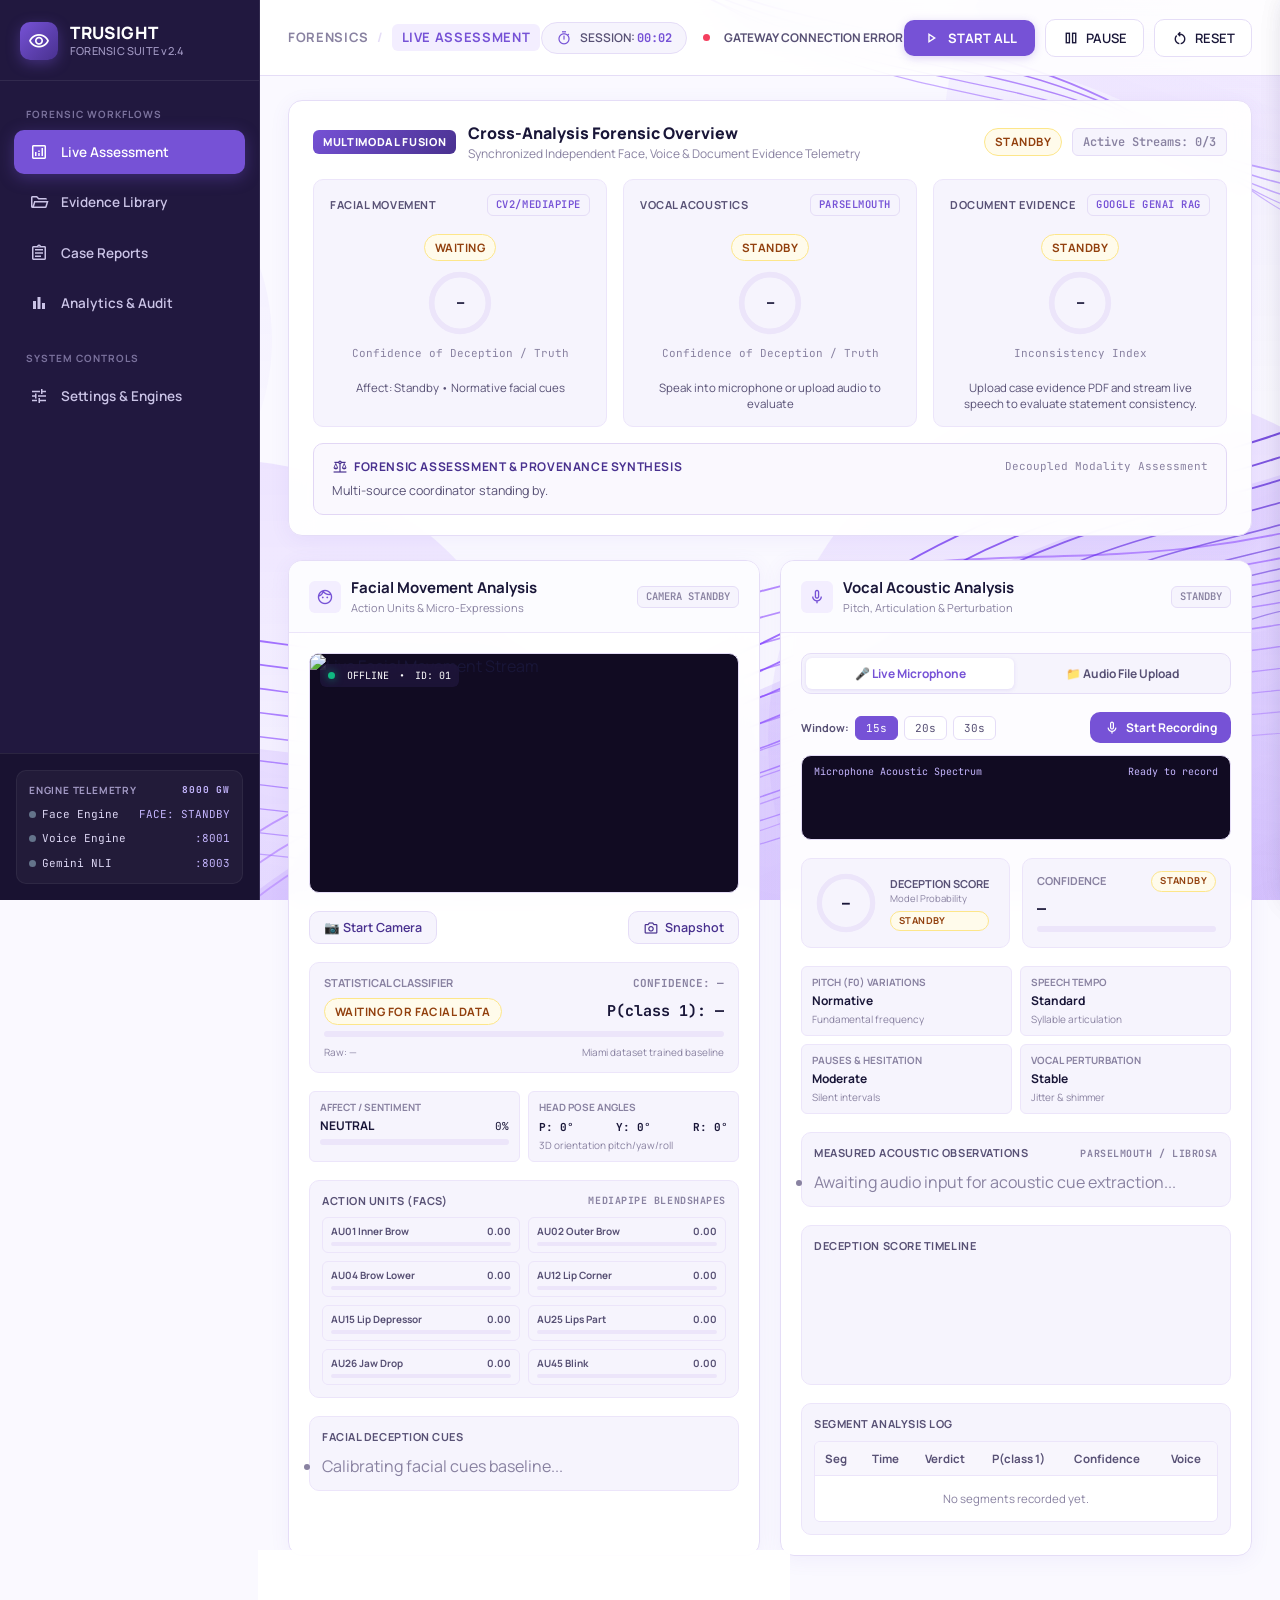
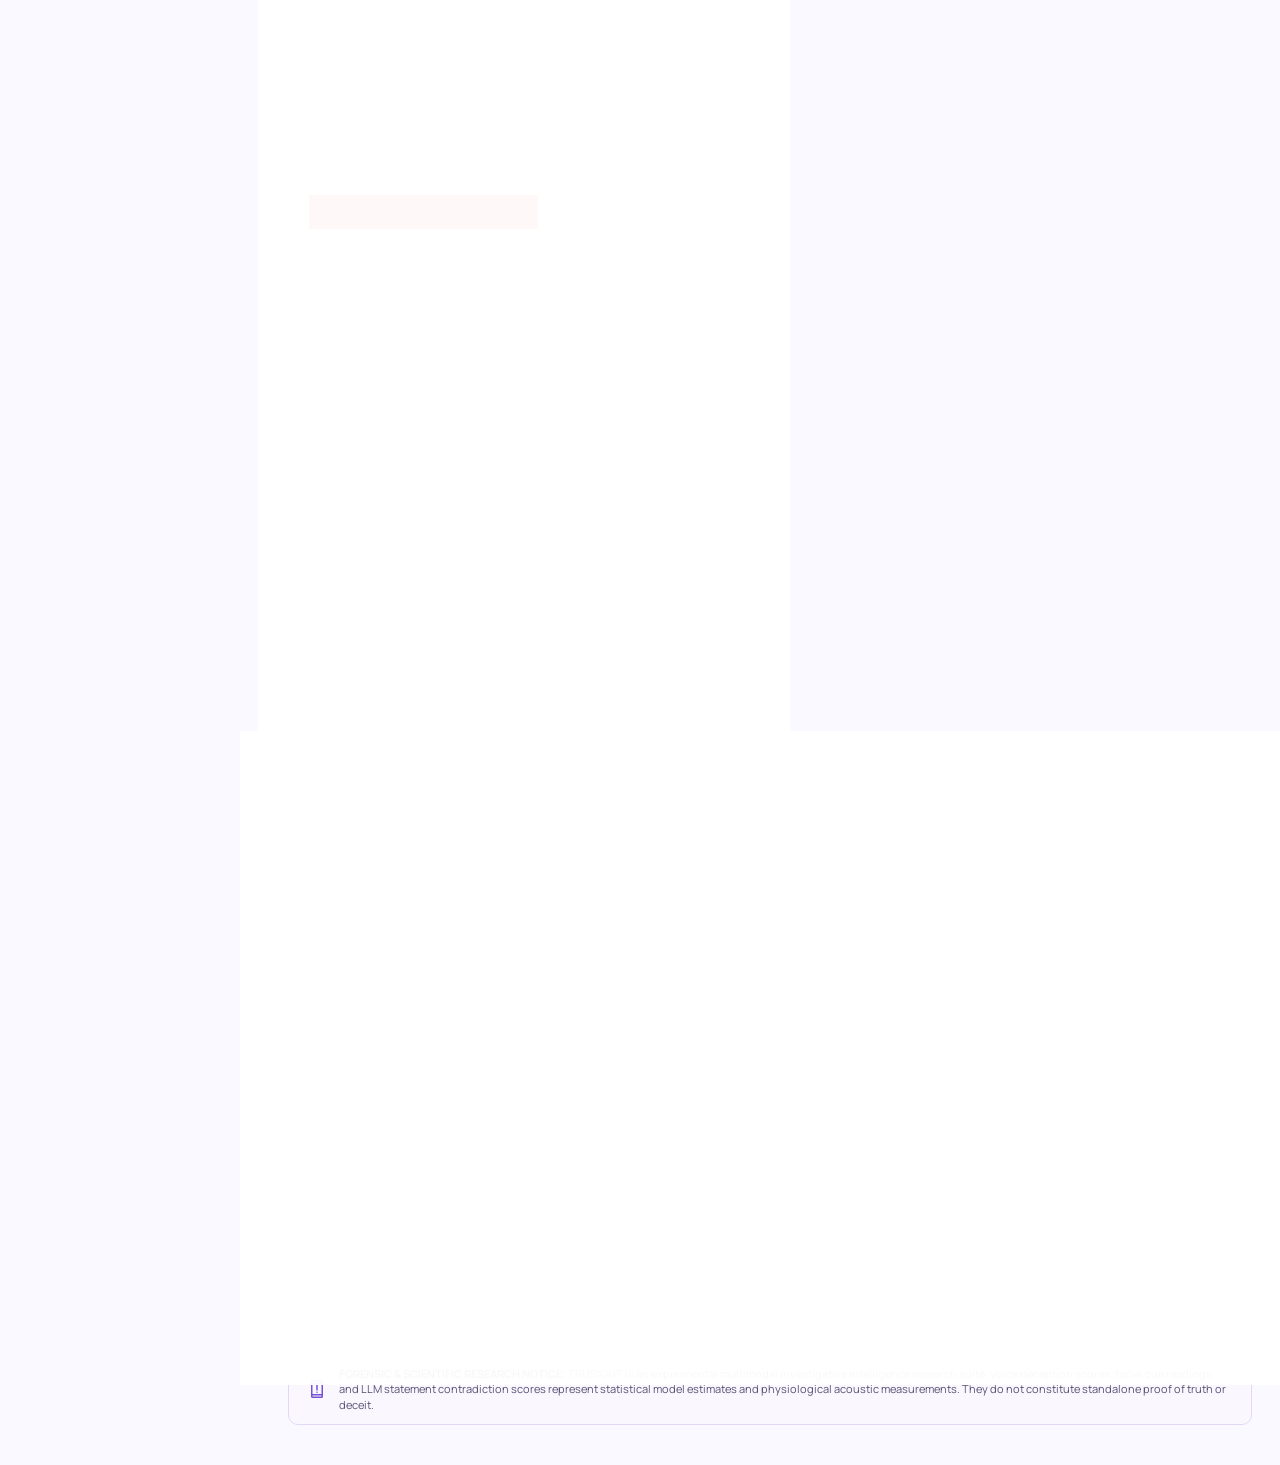
==== commit c847e9d3: "UI" ====
--- a/static/index.html
+++ b/static/index.html
@@ -166,47 +166,65 @@
 
             <div class="overview-cards-row">
               <!-- Face Summary -->
-              <div class="modality-summary-card">
-                <div class="modality-summary-header">
+              <div class="modality-summary-card" style="display:flex;flex-direction:column;align-items:center;text-align:center;">
+                <div class="modality-summary-header" style="width:100%;justify-content:space-between;">
                   <span>Facial Movement</span>
                   <span class="card-tag" style="color:var(--primary-violet);">CV2/MediaPipe</span>
                 </div>
-                <div class="modality-value-row">
+                <div class="modality-value-row" style="flex-direction:column;align-items:center;gap:8px;margin:10px 0;">
                   <span class="status-pill uncertain" id="overviewFaceVerdict">CALIBRATING</span>
-                  <span style="font-family:var(--font-mono);font-size:12px;font-weight:700;" id="overviewFaceScore">Raw:
-                    —</span>
-                </div>
-                <div class="modality-desc" id="overviewFaceDesc">Awaiting facial cue baseline from live camera feed...
+                  <div class="radial-gauge-wrap" style="width:68px;height:68px;">
+                    <svg class="gauge-svg" width="68" height="68" viewBox="0 0 72 72">
+                      <circle class="gauge-bg" cx="36" cy="36" r="30" />
+                      <circle class="gauge-progress" id="overviewFaceGauge" cx="36" cy="36" r="30" style="stroke:#8b5cf6;" />
+                    </svg>
+                    <div class="gauge-value-text" id="overviewFaceScore" style="font-size:12px;">—</div>
+                  </div>
+                  <span style="font-size:11px;color:var(--text-muted);font-family:var(--font-mono);">Confidence of Deception / Truth</span>
+                </div>
+                <div class="modality-desc" id="overviewFaceDesc" style="text-align:center;">Awaiting facial cue baseline from live camera feed...
                 </div>
               </div>
 
               <!-- Voice Summary -->
-              <div class="modality-summary-card">
-                <div class="modality-summary-header">
+              <div class="modality-summary-card" style="display:flex;flex-direction:column;align-items:center;text-align:center;">
+                <div class="modality-summary-header" style="width:100%;justify-content:space-between;">
                   <span>Vocal Acoustics</span>
                   <span class="card-tag" style="color:var(--primary-violet);">Parselmouth</span>
                 </div>
-                <div class="modality-value-row">
+                <div class="modality-value-row" style="flex-direction:column;align-items:center;gap:8px;margin:10px 0;">
                   <span class="status-pill uncertain" id="overviewVoiceVerdict">STANDBY</span>
-                  <span style="font-family:var(--font-mono);font-size:12px;font-weight:700;"
-                    id="overviewVoiceScore">Raw: —</span>
-                </div>
-                <div class="modality-desc" id="overviewVoiceDesc">Record microphone audio or upload file to evaluate
+                  <div class="radial-gauge-wrap" style="width:68px;height:68px;">
+                    <svg class="gauge-svg" width="68" height="68" viewBox="0 0 72 72">
+                      <circle class="gauge-bg" cx="36" cy="36" r="30" />
+                      <circle class="gauge-progress" id="overviewVoiceGauge" cx="36" cy="36" r="30" style="stroke:#06b6d4;" />
+                    </svg>
+                    <div class="gauge-value-text" id="overviewVoiceScore" style="font-size:12px;">—</div>
+                  </div>
+                  <span style="font-size:11px;color:var(--text-muted);font-family:var(--font-mono);">Confidence of Deception / Truth</span>
+                </div>
+                <div class="modality-desc" id="overviewVoiceDesc" style="text-align:center;">Record microphone audio or upload file to evaluate
                   acoustic indicators...</div>
               </div>
 
               <!-- Gemini Summary -->
-              <div class="modality-summary-card">
-                <div class="modality-summary-header">
+              <div class="modality-summary-card" style="display:flex;flex-direction:column;align-items:center;text-align:center;">
+                <div class="modality-summary-header" style="width:100%;justify-content:space-between;">
                   <span>Document Evidence</span>
                   <span class="card-tag" style="color:var(--primary-violet);">Google GenAI RAG</span>
                 </div>
-                <div class="modality-value-row">
+                <div class="modality-value-row" style="flex-direction:column;align-items:center;gap:8px;margin:10px 0;">
                   <span class="status-pill uncertain" id="overviewGeminiVerdict">STANDBY</span>
-                  <span style="font-family:var(--font-mono);font-size:12px;font-weight:700;" id="overviewGeminiScore">No
-                    Case Loaded</span>
-                </div>
-                <div class="modality-desc" id="overviewGeminiDesc">Upload case evidence PDF and stream live speech to
+                  <div class="radial-gauge-wrap" style="width:68px;height:68px;">
+                    <svg class="gauge-svg" width="68" height="68" viewBox="0 0 72 72">
+                      <circle class="gauge-bg" cx="36" cy="36" r="30" />
+                      <circle class="gauge-progress" id="overviewGeminiGauge" cx="36" cy="36" r="30" style="stroke:#f59e0b;" />
+                    </svg>
+                    <div class="gauge-value-text" id="overviewGeminiScore" style="font-size:12px;">—</div>
+                  </div>
+                  <span style="font-size:11px;color:var(--text-muted);font-family:var(--font-mono);" id="overviewGeminiLabel">Inconsistency Index</span>
+                </div>
+                <div class="modality-desc" id="overviewGeminiDesc" style="text-align:center;">Upload case evidence PDF and stream live speech to
                   evaluate statement consistency...</div>
               </div>
             </div>
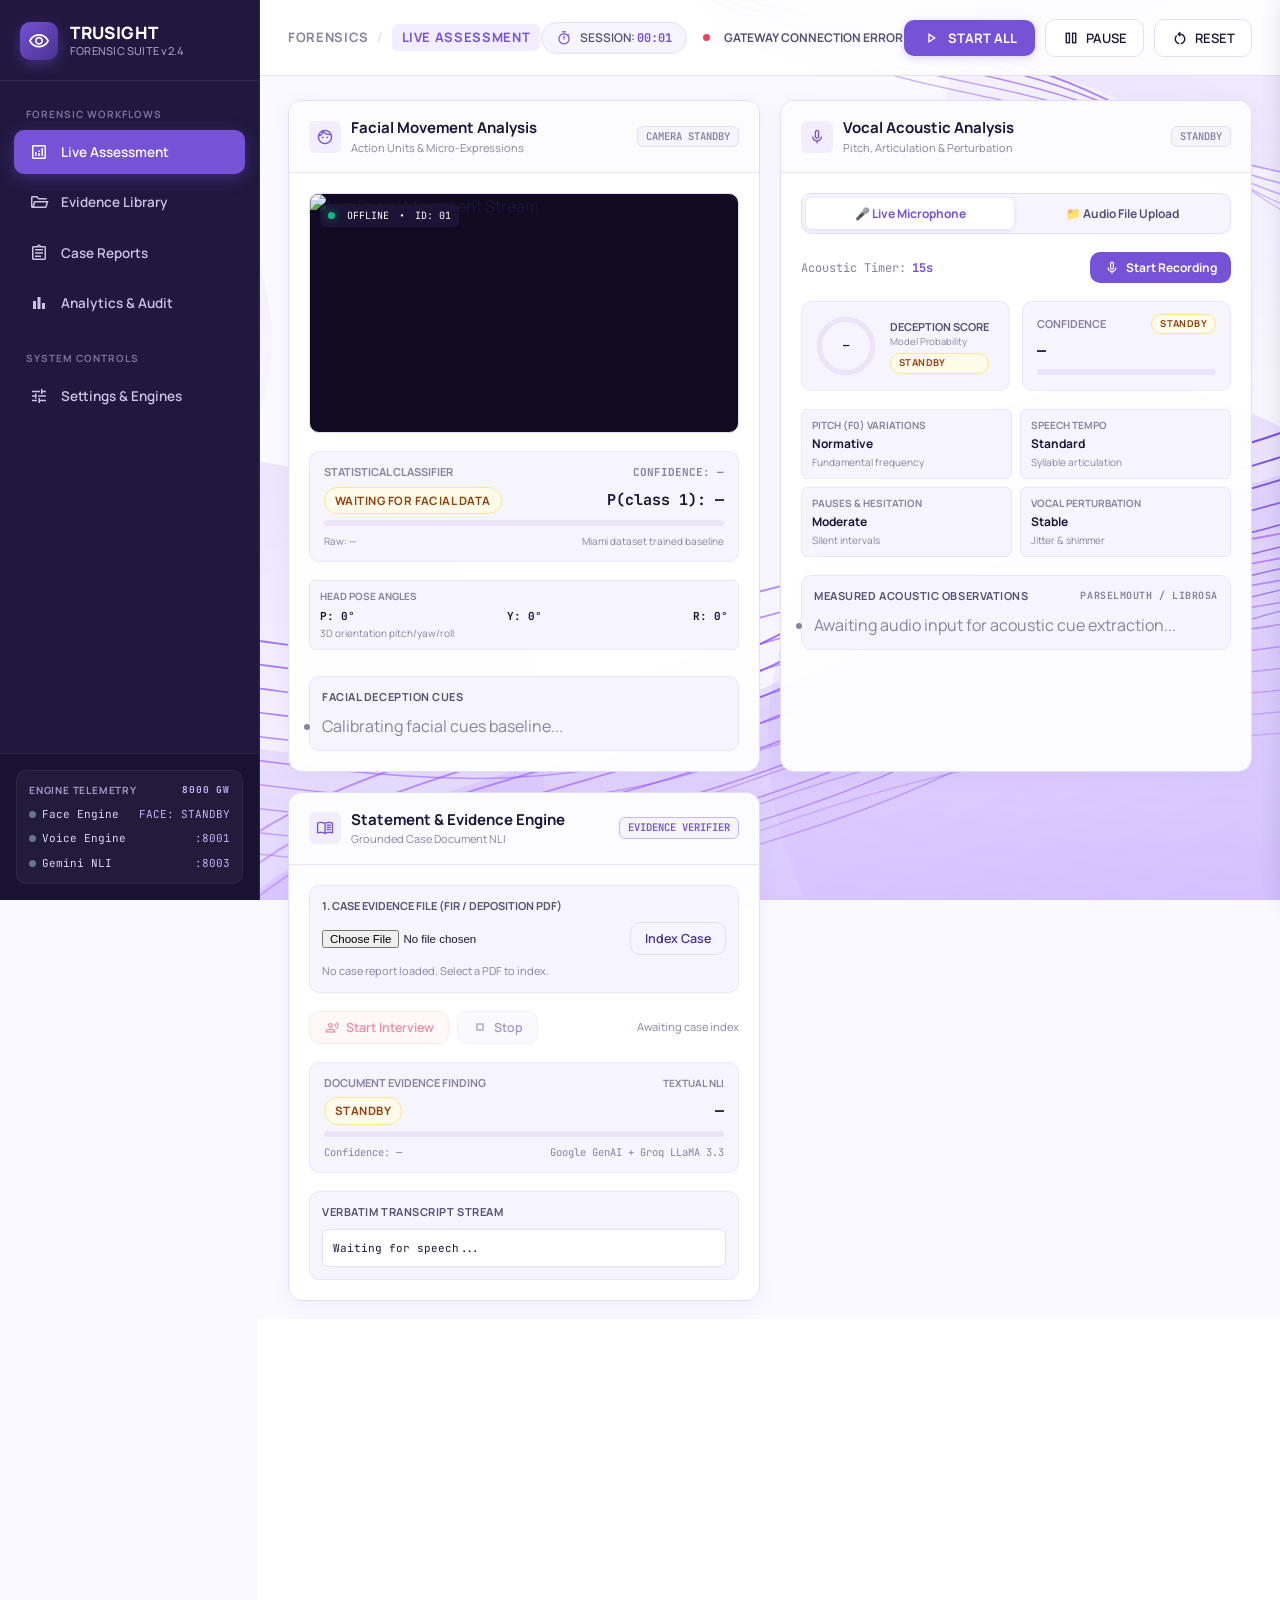
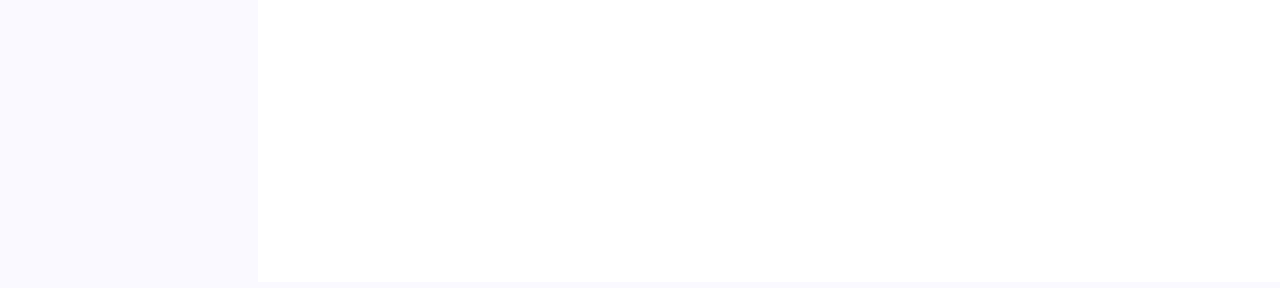
==== commit 4a1a3b9d: "UII" ====
--- a/static/index.html
+++ b/static/index.html
@@ -146,106 +146,6 @@
       ──────────────────────────────────────────────────────────── -->
         <section class="trusight-view" id="view-live-assessment" data-view="live-assessment">
 
-          <!-- Multimodal Cross-Analysis Overview Panel -->
-          <div class="cross-modal-fusion-panel">
-            <div class="fusion-header-row">
-              <div class="fusion-title-wrap">
-                <span class="fusion-badge-indicator">MULTIMODAL FUSION</span>
-                <div>
-                  <div class="fusion-title">Cross-Analysis Forensic Overview</div>
-                  <div class="fusion-subtitle">Synchronized Independent Face, Voice &amp; Document Evidence Telemetry
-                  </div>
-                </div>
-              </div>
-              <div style="display:flex;align-items:center;gap:10px;">
-                <span class="status-pill uncertain" id="crossModalVerdictBadge">STANDBY</span>
-                <span class="card-tag" id="crossModalScoreVal" style="font-size:12px;padding:4px 10px;">Active Streams:
-                  0/3</span>
-              </div>
-            </div>
-
-            <div class="overview-cards-row">
-              <!-- Face Summary -->
-              <div class="modality-summary-card" style="display:flex;flex-direction:column;align-items:center;text-align:center;">
-                <div class="modality-summary-header" style="width:100%;justify-content:space-between;">
-                  <span>Facial Movement</span>
-                  <span class="card-tag" style="color:var(--primary-violet);">CV2/MediaPipe</span>
-                </div>
-                <div class="modality-value-row" style="flex-direction:column;align-items:center;gap:8px;margin:10px 0;">
-                  <span class="status-pill uncertain" id="overviewFaceVerdict">CALIBRATING</span>
-                  <div class="radial-gauge-wrap" style="width:68px;height:68px;">
-                    <svg class="gauge-svg" width="68" height="68" viewBox="0 0 72 72">
-                      <circle class="gauge-bg" cx="36" cy="36" r="30" />
-                      <circle class="gauge-progress" id="overviewFaceGauge" cx="36" cy="36" r="30" style="stroke:#8b5cf6;" />
-                    </svg>
-                    <div class="gauge-value-text" id="overviewFaceScore" style="font-size:12px;">—</div>
-                  </div>
-                  <span style="font-size:11px;color:var(--text-muted);font-family:var(--font-mono);">Confidence of Deception / Truth</span>
-                </div>
-                <div class="modality-desc" id="overviewFaceDesc" style="text-align:center;">Awaiting facial cue baseline from live camera feed...
-                </div>
-              </div>
-
-              <!-- Voice Summary -->
-              <div class="modality-summary-card" style="display:flex;flex-direction:column;align-items:center;text-align:center;">
-                <div class="modality-summary-header" style="width:100%;justify-content:space-between;">
-                  <span>Vocal Acoustics</span>
-                  <span class="card-tag" style="color:var(--primary-violet);">Parselmouth</span>
-                </div>
-                <div class="modality-value-row" style="flex-direction:column;align-items:center;gap:8px;margin:10px 0;">
-                  <span class="status-pill uncertain" id="overviewVoiceVerdict">STANDBY</span>
-                  <div class="radial-gauge-wrap" style="width:68px;height:68px;">
-                    <svg class="gauge-svg" width="68" height="68" viewBox="0 0 72 72">
-                      <circle class="gauge-bg" cx="36" cy="36" r="30" />
-                      <circle class="gauge-progress" id="overviewVoiceGauge" cx="36" cy="36" r="30" style="stroke:#06b6d4;" />
-                    </svg>
-                    <div class="gauge-value-text" id="overviewVoiceScore" style="font-size:12px;">—</div>
-                  </div>
-                  <span style="font-size:11px;color:var(--text-muted);font-family:var(--font-mono);">Confidence of Deception / Truth</span>
-                </div>
-                <div class="modality-desc" id="overviewVoiceDesc" style="text-align:center;">Record microphone audio or upload file to evaluate
-                  acoustic indicators...</div>
-              </div>
-
-              <!-- Gemini Summary -->
-              <div class="modality-summary-card" style="display:flex;flex-direction:column;align-items:center;text-align:center;">
-                <div class="modality-summary-header" style="width:100%;justify-content:space-between;">
-                  <span>Document Evidence</span>
-                  <span class="card-tag" style="color:var(--primary-violet);">Google GenAI RAG</span>
-                </div>
-                <div class="modality-value-row" style="flex-direction:column;align-items:center;gap:8px;margin:10px 0;">
-                  <span class="status-pill uncertain" id="overviewGeminiVerdict">STANDBY</span>
-                  <div class="radial-gauge-wrap" style="width:68px;height:68px;">
-                    <svg class="gauge-svg" width="68" height="68" viewBox="0 0 72 72">
-                      <circle class="gauge-bg" cx="36" cy="36" r="30" />
-                      <circle class="gauge-progress" id="overviewGeminiGauge" cx="36" cy="36" r="30" style="stroke:#f59e0b;" />
-                    </svg>
-                    <div class="gauge-value-text" id="overviewGeminiScore" style="font-size:12px;">—</div>
-                  </div>
-                  <span style="font-size:11px;color:var(--text-muted);font-family:var(--font-mono);" id="overviewGeminiLabel">Inconsistency Index</span>
-                </div>
-                <div class="modality-desc" id="overviewGeminiDesc" style="text-align:center;">Upload case evidence PDF and stream live speech to
-                  evaluate statement consistency...</div>
-              </div>
-            </div>
-
-            <!-- Coordinator Narrative Box -->
-            <div class="coordinator-narrative-box">
-              <div class="coordinator-narrative-header">
-                <span class="coordinator-narrative-title">
-                  <span class="material-symbols-outlined" style="font-size:16px;">balance</span>
-                  Forensic Assessment &amp; Provenance Synthesis
-                </span>
-                <span style="font-size:11px;color:var(--text-muted);font-family:var(--font-mono);">Decoupled Modality
-                  Assessment</span>
-              </div>
-              <div class="coordinator-narrative-text" id="overviewCorrelationText">
-                System initializing. Document contradiction, facial statistical classification, and acoustic
-                observations are reported as separate streams. No combined deception probability is computed.
-              </div>
-            </div>
-          </div>
-
           <!-- 3-Column Balanced Analysis Grid -->
           <div class="three-column-grid">
 
@@ -277,17 +177,7 @@
                   </div>
                 </div>
 
-                <!-- Camera Controls -->
-                <div class="webcam-controls-bar">
-                  <button class="btn-tactical" id="btnToggleCamera">
-                    <span class="material-symbols-outlined" style="font-size:16px;">videocam</span>
-                    <span>Toggle Camera</span>
-                  </button>
-                  <button class="btn-tactical" id="btnSnapshot">
-                    <span class="material-symbols-outlined" style="font-size:16px;">photo_camera</span>
-                    <span>Snapshot</span>
-                  </button>
-                </div>
+
 
                 <!-- Metric Card -->
                 <div class="metric-box">
@@ -309,20 +199,8 @@
                   </div>
                 </div>
 
-                <!-- Sentiment & Head Pose Row -->
-                <div style="display:grid;grid-template-columns:1fr 1fr;gap:8px;">
-                  <div class="acoustic-chip">
-                    <span class="chip-label">Affect / Sentiment</span>
-                    <div style="display:flex;justify-content:space-between;align-items:center;">
-                      <span class="chip-value" id="faceSentimentBadge">NEUTRAL</span>
-                      <span style="font-size:11px;font-family:var(--font-mono);" id="faceSentimentVal">0%</span>
-                    </div>
-                    <div class="meter-track" style="margin-top:2px;">
-                      <div class="meter-fill" id="faceSentimentFill" style="width:0%;background:var(--primary-violet);">
-                      </div>
-                    </div>
-                  </div>
-
+                <!-- Head Pose Row -->
+                <div style="margin-bottom:8px;">
                   <div class="acoustic-chip">
                     <span class="chip-label">Head Pose Angles</span>
                     <div
@@ -335,72 +213,17 @@
                   </div>
                 </div>
 
-                <!-- Action Units Intensity (FACS) -->
-                <div class="sub-card">
-                  <div class="sub-card-header">
-                    <span>Action Units (FACS)</span>
-                    <span style="font-size:10px;color:var(--text-muted);font-family:var(--font-mono);">MediaPipe
-                      Blendshapes</span>
-                  </div>
-                  <div class="au-grid">
-                    <div class="au-item">
-                      <div class="au-label-row"><span>AU01 Inner Brow</span><span id="au01_val">0.00</span></div>
-                      <div class="au-bar-track">
-                        <div class="au-bar-fill" id="au01_fill"></div>
-                      </div>
-                    </div>
-                    <div class="au-item">
-                      <div class="au-label-row"><span>AU02 Outer Brow</span><span id="au02_val">0.00</span></div>
-                      <div class="au-bar-track">
-                        <div class="au-bar-fill" id="au02_fill"></div>
-                      </div>
-                    </div>
-                    <div class="au-item">
-                      <div class="au-label-row"><span>AU04 Brow Lower</span><span id="au04_val">0.00</span></div>
-                      <div class="au-bar-track">
-                        <div class="au-bar-fill" id="au04_fill"></div>
-                      </div>
-                    </div>
-                    <div class="au-item">
-                      <div class="au-label-row"><span>AU12 Lip Corner</span><span id="au12_val">0.00</span></div>
-                      <div class="au-bar-track">
-                        <div class="au-bar-fill" id="au12_fill"></div>
-                      </div>
-                    </div>
-                    <div class="au-item">
-                      <div class="au-label-row"><span>AU15 Lip Depressor</span><span id="au15_val">0.00</span></div>
-                      <div class="au-bar-track">
-                        <div class="au-bar-fill" id="au15_fill"></div>
-                      </div>
-                    </div>
-                    <div class="au-item">
-                      <div class="au-label-row"><span>AU25 Lips Part</span><span id="au25_val">0.00</span></div>
-                      <div class="au-bar-track">
-                        <div class="au-bar-fill" id="au25_fill"></div>
-                      </div>
-                    </div>
-                    <div class="au-item">
-                      <div class="au-label-row"><span>AU26 Jaw Drop</span><span id="au26_val">0.00</span></div>
-                      <div class="au-bar-track">
-                        <div class="au-bar-fill" id="au26_fill"></div>
-                      </div>
-                    </div>
-                    <div class="au-item">
-                      <div class="au-label-row"><span>AU45 Blink</span><span id="au45_val">0.00</span></div>
-                      <div class="au-bar-track">
-                        <div class="au-bar-fill" id="au45_fill"></div>
-                      </div>
-                    </div>
-                  </div>
-                </div>
+
+
+
 
                 <!-- Deception Indicators / Reasons -->
                 <div class="sub-card">
-                  <div class="sub-card-header">
+                  <div class="sub-card-header" style="word-break:break-word;overflow-wrap:break-word;">
                     <span>Facial Deception Cues</span>
                   </div>
                   <ul class="structured-obs-list" id="faceReasonsList">
-                    <li class="structured-obs-item" style="color:var(--text-muted);">Calibrating facial cues baseline...
+                    <li class="structured-obs-item" style="color:var(--text-muted);word-break:break-word;overflow-wrap:break-word;">Calibrating facial cues baseline...
                     </li>
                   </ul>
                 </div>
@@ -431,12 +254,10 @@
 
                 <!-- Live Microphone Pane -->
                 <div class="tab-pane active" id="paneVoiceLive">
-                  <div class="live-controls-row">
-                    <div class="window-pills">
-                      <span>Window:</span>
-                      <button class="win-pill selected" data-sec="15">15s</button>
-                      <button class="win-pill" data-sec="20">20s</button>
-                      <button class="win-pill" data-sec="30">30s</button>
+                  <div class="live-controls-row" style="display:flex;align-items:center;justify-content:space-between;">
+                    <div style="display:flex;align-items:center;gap:6px;font-family:var(--font-mono);font-size:12px;color:var(--text-muted);">
+                      <span>Acoustic Timer:</span>
+                      <span id="liveCountdownVal" style="font-weight:700;color:var(--primary-violet);">15s</span>
                     </div>
                     <div style="display:flex;gap:8px;">
                       <button class="btn-voice-live start" id="btnStartVoiceLive">
@@ -448,15 +269,6 @@
                         <span>Stop</span>
                       </button>
                     </div>
-                  </div>
-
-                  <!-- Spectrum Canvas -->
-                  <div class="waveform-box">
-                    <div class="waveform-header">
-                      <span>Microphone Acoustic Spectrum</span>
-                      <span id="liveCountdownVal">Ready to record</span>
-                    </div>
-                    <canvas id="waveformCanvas" width="480" height="48"></canvas>
                   </div>
                 </div>
 
@@ -537,53 +349,18 @@
 
                 <!-- Structured Observations -->
                 <div class="sub-card">
-                  <div class="sub-card-header">
+                  <div class="sub-card-header" style="display:flex;justify-content:space-between;align-items:flex-start;gap:8px;flex-wrap:wrap;word-break:break-word;overflow-wrap:break-word;">
                     <span>Measured Acoustic Observations</span>
-                    <span style="font-size:10px;color:var(--text-muted);font-family:var(--font-mono);">Parselmouth /
-                      Librosa</span>
+                    <span style="font-size:10px;color:var(--text-muted);font-family:var(--font-mono);white-space:nowrap;">Parselmouth / Librosa</span>
                   </div>
                   <ul class="structured-obs-list" id="structuredObsList">
-                    <li class="structured-obs-item" style="color:var(--text-muted);">Awaiting audio input for acoustic
-                      cue extraction...</li>
+                    <li class="structured-obs-item" style="color:var(--text-muted);word-break:break-word;overflow-wrap:break-word;">Awaiting audio input for acoustic cue extraction...</li>
                   </ul>
                 </div>
 
-                <!-- Timeline Chart -->
-                <div class="sub-card">
-                  <div class="sub-card-header">
-                    <span>Deception Score Timeline</span>
-                  </div>
-                  <div style="height:110px;position:relative;">
-                    <canvas id="voiceTimelineChart"></canvas>
-                  </div>
-                </div>
-
-                <!-- History Table -->
-                <div class="sub-card">
-                  <div class="sub-card-header">
-                    <span>Segment Analysis Log</span>
-                  </div>
-                  <div class="stitch-table-wrapper" style="max-height:130px;overflow-y:auto;">
-                    <table class="stitch-table">
-                      <thead>
-                        <tr>
-                          <th>Seg</th>
-                          <th>Time</th>
-                          <th>Verdict</th>
-                          <th>P(class 1)</th>
-                          <th>Confidence</th>
-                          <th>Voice</th>
-                        </tr>
-                      </thead>
-                      <tbody id="voiceHistoryTableBody">
-                        <tr>
-                          <td colspan="6" style="text-align:center;color:var(--text-muted);padding:14px;">No segments
-                            recorded yet.</td>
-                        </tr>
-                      </tbody>
-                    </table>
-                  </div>
-                </div>
+
+
+
               </div>
             </div>
 
@@ -664,138 +441,108 @@
                   <div class="text-stream-box" id="geminiTranscriptBox">Waiting for speech...</div>
                 </div>
 
-                <!-- Retrieved Evidence Documents -->
-                <div class="sub-card">
-                  <div class="sub-card-header">
-                    <span>Retrieved Case Evidence Chunks</span>
-                  </div>
-                  <div style="max-height:110px;overflow-y:auto;" id="geminiEvidenceBox">
-                    <div style="font-size:11px;color:var(--text-muted);padding:4px;">Awaiting statement analysis to
-                      retrieve evidence...</div>
-                  </div>
-                </div>
-
-                <!-- Contradiction Analysis -->
-                <div class="sub-card">
-                  <div class="sub-card-header">
-                    <span>Forensic Contradiction Analysis</span>
-                  </div>
-                  <div class="text-stream-box" id="geminiExplanationBox" style="min-height:90px;max-height:160px;">
-                    No contradiction analysis generated yet. Speak to compare statements against indexed evidence.
-                  </div>
-                </div>
-
-              </div>
-            </div>
-
-          </div>
-
-          <!-- ── PROMINENT MULTIMODAL FUSION ASSESSMENT PANEL (BENEATH MODALITIES) ── -->
-          <div class="fusion-assessment-dashboard-panel" id="multimodalFusionDashboardPanel">
-            <div class="fusion-dashboard-header">
-              <div class="fusion-dashboard-title-wrap">
-                <span class="fusion-badge-indicator">MULTIMODAL FUSION ENGINE</span>
+
+
+
+
+              </div>
+            </div>
+
+          </div>
+
+          <!-- Multimodal Cross-Analysis Overview Panel (Moved Below Modules) -->
+          <div class="cross-modal-fusion-panel" style="margin-top:20px;">
+            <div class="fusion-header-row">
+              <div class="fusion-title-wrap">
+                <span class="fusion-badge-indicator">MULTIMODAL FUSION</span>
                 <div>
-                  <div class="fusion-dashboard-title">Multimodal Fusion Assessment</div>
-                  <div class="fusion-dashboard-sub" id="fusionMetaTimestamp">Session: Standby • Evaluated: —</div>
-                </div>
-              </div>
-              <div class="fusion-dashboard-verdict-wrap">
-                <div class="fusion-verdict-title">Final Assessment Status</div>
-                <div class="fusion-final-status-badge uncertain" id="fusionFinalStatusBadge">ASSESSMENT UNAVAILABLE
-                </div>
-              </div>
-            </div>
-
-            <!-- Score & Modality Findings Grid -->
-            <div class="fusion-grid-metrics">
-              <!-- 1. Fusion Score (Empirical Rule) -->
-              <div class="fusion-metric-card">
-                <div class="fusion-metric-header">
-                  <span class="fusion-metric-name">Combined Fusion Score</span>
-                  <span class="card-tag" style="color:var(--text-muted);">Empirical Rule</span>
-                </div>
-                <div class="fusion-metric-body">
-                  <div class="fusion-score-num" id="fusionScoreVal">Not validated</div>
-                  <div class="fusion-score-sub" id="fusionScoreSub">
-                    No validated combined deception probability is computed. Exploratory behavioral metrics are not
-                    multiplied or averaged against document evidence.
-                  </div>
-                </div>
-              </div>
-
-              <!-- 2. Independent Modality Findings -->
-              <div class="fusion-metric-card">
-                <div class="fusion-metric-header">
-                  <span class="fusion-metric-name">Independent Modality Findings</span>
-                  <span class="card-tag" id="fusionEligibleCountBadge">Eligible: 0/3</span>
-                </div>
-                <div class="fusion-modalities-list">
-                  <div class="fusion-mod-row">
-                    <span class="fusion-mod-name">Facial Movement:</span>
-                    <div style="display:flex;align-items:center;gap:6px;">
-                      <span class="status-pill uncertain" id="fusionFaceFindingBadge">MODEL UNAVAILABLE</span>
-                      <span class="fusion-mod-score" id="fusionFaceProbVal">P(class): —</span>
-                    </div>
-                  </div>
-                  <div class="fusion-mod-row">
-                    <span class="fusion-mod-name">Vocal Acoustics:</span>
-                    <div style="display:flex;align-items:center;gap:6px;">
-                      <span class="status-pill uncertain" id="fusionVoiceFindingBadge">MODEL UNAVAILABLE</span>
-                      <span class="fusion-mod-score" id="fusionVoiceProbVal">P(class): —</span>
-                    </div>
-                  </div>
-                  <div class="fusion-mod-row">
-                    <span class="fusion-mod-name">Document Evidence:</span>
-                    <div style="display:flex;align-items:center;gap:6px;">
-                      <span class="status-pill uncertain" id="fusionEvidenceFindingBadge">NO STATEMENT</span>
-                      <span class="fusion-mod-score" id="fusionEvidenceSufficiencyBadge">Sufficiency: NO
-                        STATEMENT</span>
-                    </div>
-                  </div>
-                </div>
-              </div>
-
-              <!-- 3. Agreement & Concordance -->
-              <div class="fusion-metric-card">
-                <div class="fusion-metric-header">
-                  <span class="fusion-metric-name">Cross-Modal Concordance</span>
-                  <span class="status-pill uncertain" id="fusionConcordanceBadge">STANDBY</span>
-                </div>
-                <div class="fusion-agreement-body">
-                  <div class="fusion-agreement-text" id="fusionAgreementDetails">
-                    Awaiting active, eligible streams to compute cross-modal concordance and discordance.
-                  </div>
-                  <div class="fusion-eligible-tags" id="fusionEligibleNamesList" style="margin-top:8px;">
-                    <span class="chip-desc">Eligible: None</span>
-                  </div>
-                </div>
-              </div>
-            </div>
-
-            <!-- Explanation & Scientific Limitations -->
-            <div class="coordinator-narrative-box" style="margin-top:16px;">
-              <div class="coordinator-narrative-header">
-                <span class="coordinator-narrative-title">
-                  <span class="material-symbols-outlined" style="font-size:16px;">gavel</span>
-                  Transparent Forensic Explanation
-                </span>
-                <span style="font-size:11px;color:var(--text-muted);font-family:var(--font-mono);"
-                  id="fusionAssessmentId">ID: STANDBY</span>
-              </div>
-              <div class="coordinator-narrative-text" id="fusionExplanationText">
-                TRUSIGHT evaluates documentary consistency as a factual baseline. Facial and vocal acoustic models
-                reflect exploratory statistical classifiers and do not prove deception.
-              </div>
-              <div
-                style="margin-top:8px;font-size:11px;color:var(--text-muted);border-top:1px dashed var(--border-subtle);padding-top:6px;"
-                id="fusionLimitationsText">
-                <strong>Limitations &amp; Boundary Conditions:</strong> Document verification establishes factual
-                conflict or support against submitted PDFs. Nonverbal behavioral cues (Action Units, pitch perturbation,
-                pauses) reflect physiological arousal, cognitive workload, or baseline variance, and cannot establish
-                dishonesty.
-              </div>
-            </div>
+                  <div class="fusion-title">Cross-Analysis Forensic Overview</div>
+                  <div class="fusion-subtitle">Synchronized Independent Face, Voice &amp; Document Evidence Telemetry
+                  </div>
+                </div>
+              </div>
+              <div style="display:flex;align-items:center;gap:10px;">
+                <span class="status-pill uncertain" id="crossModalVerdictBadge">STANDBY</span>
+                <span class="card-tag" id="crossModalScoreVal" style="font-size:12px;padding:4px 10px;">Active Streams:
+                  0/3</span>
+              </div>
+            </div>
+
+            <div class="overview-cards-row">
+              <!-- Fusion Score Summary (Top Center) -->
+              <div class="modality-summary-card" style="display:flex;flex-direction:column;align-items:center;text-align:center;grid-column:1/-1;max-width:280px;margin:0 auto;">
+                <div class="modality-summary-header" style="width:100%;justify-content:center;position:relative;">
+                  <span>Multimodal Fusion Verdict</span>
+                  <span style="position:absolute;right:0;font-size:11px;color:var(--text-muted);font-family:var(--font-mono);" id="sessionTimer">00:00</span>
+                </div>
+                <div class="modality-value-row" style="flex-direction:column;align-items:center;gap:8px;margin:10px 0;">
+                  <span class="status-pill uncertain" id="fusionVerdictBadge">STANDBY</span>
+                  <div class="radial-gauge-wrap" style="width:80px;height:80px;">
+                    <svg class="gauge-svg" width="80" height="80" viewBox="0 0 72 72">
+                      <circle class="gauge-bg" cx="36" cy="36" r="30" />
+                      <circle class="gauge-progress" id="fusionScoreGauge" cx="36" cy="36" r="30" />
+                    </svg>
+                    <div class="gauge-value-text" id="fusionScoreValue" style="font-size:13px;font-weight:800;">—</div>
+                  </div>
+                  <span style="font-size:11px;color:var(--text-muted);font-family:var(--font-mono);" id="fusionScoreLabel">Overall Verdict</span>
+                </div>
+              </div>
+
+              <!-- Face Summary -->
+              <div class="modality-summary-card" style="display:flex;flex-direction:column;align-items:center;text-align:center;">
+                <div class="modality-summary-header" style="width:100%;justify-content:space-between;">
+                  <span>Facial Movement</span>
+                  <span class="card-tag" style="color:var(--primary-violet);">CV2/MediaPipe</span>
+                </div>
+                <div class="modality-value-row" style="flex-direction:column;align-items:center;gap:6px;margin:10px 0;">
+                  <div class="radial-gauge-wrap" style="width:68px;height:68px;">
+                    <svg class="gauge-svg" width="68" height="68" viewBox="0 0 72 72">
+                      <circle class="gauge-bg" cx="36" cy="36" r="30" />
+                      <circle class="gauge-progress" id="overviewFaceGauge" cx="36" cy="36" r="30" />
+                    </svg>
+                    <div class="gauge-value-text" id="overviewFaceScore" style="font-size:11px;">—</div>
+                  </div>
+                  <span style="font-size:11px;color:var(--text-muted);font-family:var(--font-mono);" id="overviewFaceLabel">Truth</span>
+                </div>
+              </div>
+
+              <!-- Voice Summary -->
+              <div class="modality-summary-card" style="display:flex;flex-direction:column;align-items:center;text-align:center;">
+                <div class="modality-summary-header" style="width:100%;justify-content:space-between;">
+                  <span>Vocal Acoustics</span>
+                  <span class="card-tag" style="color:var(--primary-violet);">Parselmouth</span>
+                </div>
+                <div class="modality-value-row" style="flex-direction:column;align-items:center;gap:8px;margin:10px 0;">
+                  <div class="radial-gauge-wrap" style="width:68px;height:68px;">
+                    <svg class="gauge-svg" width="68" height="68" viewBox="0 0 72 72">
+                      <circle class="gauge-bg" cx="36" cy="36" r="30" />
+                      <circle class="gauge-progress" id="overviewVoiceGauge" cx="36" cy="36" r="30" />
+                    </svg>
+                    <div class="gauge-value-text" id="overviewVoiceScore" style="font-size:12px;">—</div>
+                  </div>
+                  <span style="font-size:11px;color:var(--text-muted);font-family:var(--font-mono);">Truth</span>
+                </div>
+              </div>
+
+              <!-- Gemini Summary -->
+              <div class="modality-summary-card" style="display:flex;flex-direction:column;align-items:center;text-align:center;">
+                <div class="modality-summary-header" style="width:100%;justify-content:space-between;">
+                  <span>Document Evidence</span>
+                  <span class="card-tag" style="color:var(--primary-violet);">Google GenAI RAG</span>
+                </div>
+                <div class="modality-value-row" style="flex-direction:column;align-items:center;gap:8px;margin:10px 0;">
+                  <div class="radial-gauge-wrap" style="width:68px;height:68px;">
+                    <svg class="gauge-svg" width="68" height="68" viewBox="0 0 72 72">
+                      <circle class="gauge-bg" cx="36" cy="36" r="30" />
+                      <circle class="gauge-progress" id="overviewGeminiGauge" cx="36" cy="36" r="30" />
+                    </svg>
+                    <div class="gauge-value-text" id="overviewGeminiScore" style="font-size:12px;">—</div>
+                  </div>
+                  <span style="font-size:11px;color:var(--text-muted);font-family:var(--font-mono);" id="overviewGeminiLabel">Inconsistency Index</span>
+                </div>
+              </div>
+            </div>
+
           </div>
 
         </section>
@@ -1255,18 +1002,7 @@
 
         </section>
 
-        <!-- ══════════════════════════════════════════════════════════════════
-           SCIENTIFIC DISCLAIMER FOOTER BAR (ON ALL VIEWS)
-      ══════════════════════════════════════════════════════════════════ -->
-        <footer class="stitch-disclaimer-footer">
-          <span class="material-symbols-outlined disclaimer-icon-shield">security_update_warning</span>
-          <div>
-            <strong>FORENSIC &amp; SCIENTIFIC RESEARCH NOTICE:</strong>
-            TRUSIGHT is an experimental multimodal investigative intelligence research suite. Voice deception scores,
-            facial cue readings, and LLM statement contradiction scores represent statistical model estimates and
-            physiological acoustic measurements. They do not constitute standalone proof of truth or deceit.
-          </div>
-        </footer>
+
 
       </div>
     </main>
--- a/static/css/dashboard.css
+++ b/static/css/dashboard.css
@@ -891,7 +891,11 @@
   color: var(--text-secondary);
   display: flex;
   justify-content: space-between;
-  align-items: center;
+  align-items: flex-start;
+  gap: 8px;
+  flex-wrap: wrap;
+  word-break: break-word;
+  overflow-wrap: break-word;
 }
 
 .text-stream-box {
@@ -1582,9 +1586,11 @@
 .gauge-value-text {
   position: absolute;
   font-family: var(--font-mono);
-  font-size: 13px;
-  font-weight: 800;
+  font-size: 10.5px;
+  font-weight: 700;
   color: var(--text-primary);
+  text-align: center;
+  width: 100%;
 }
 
 .score-meta {
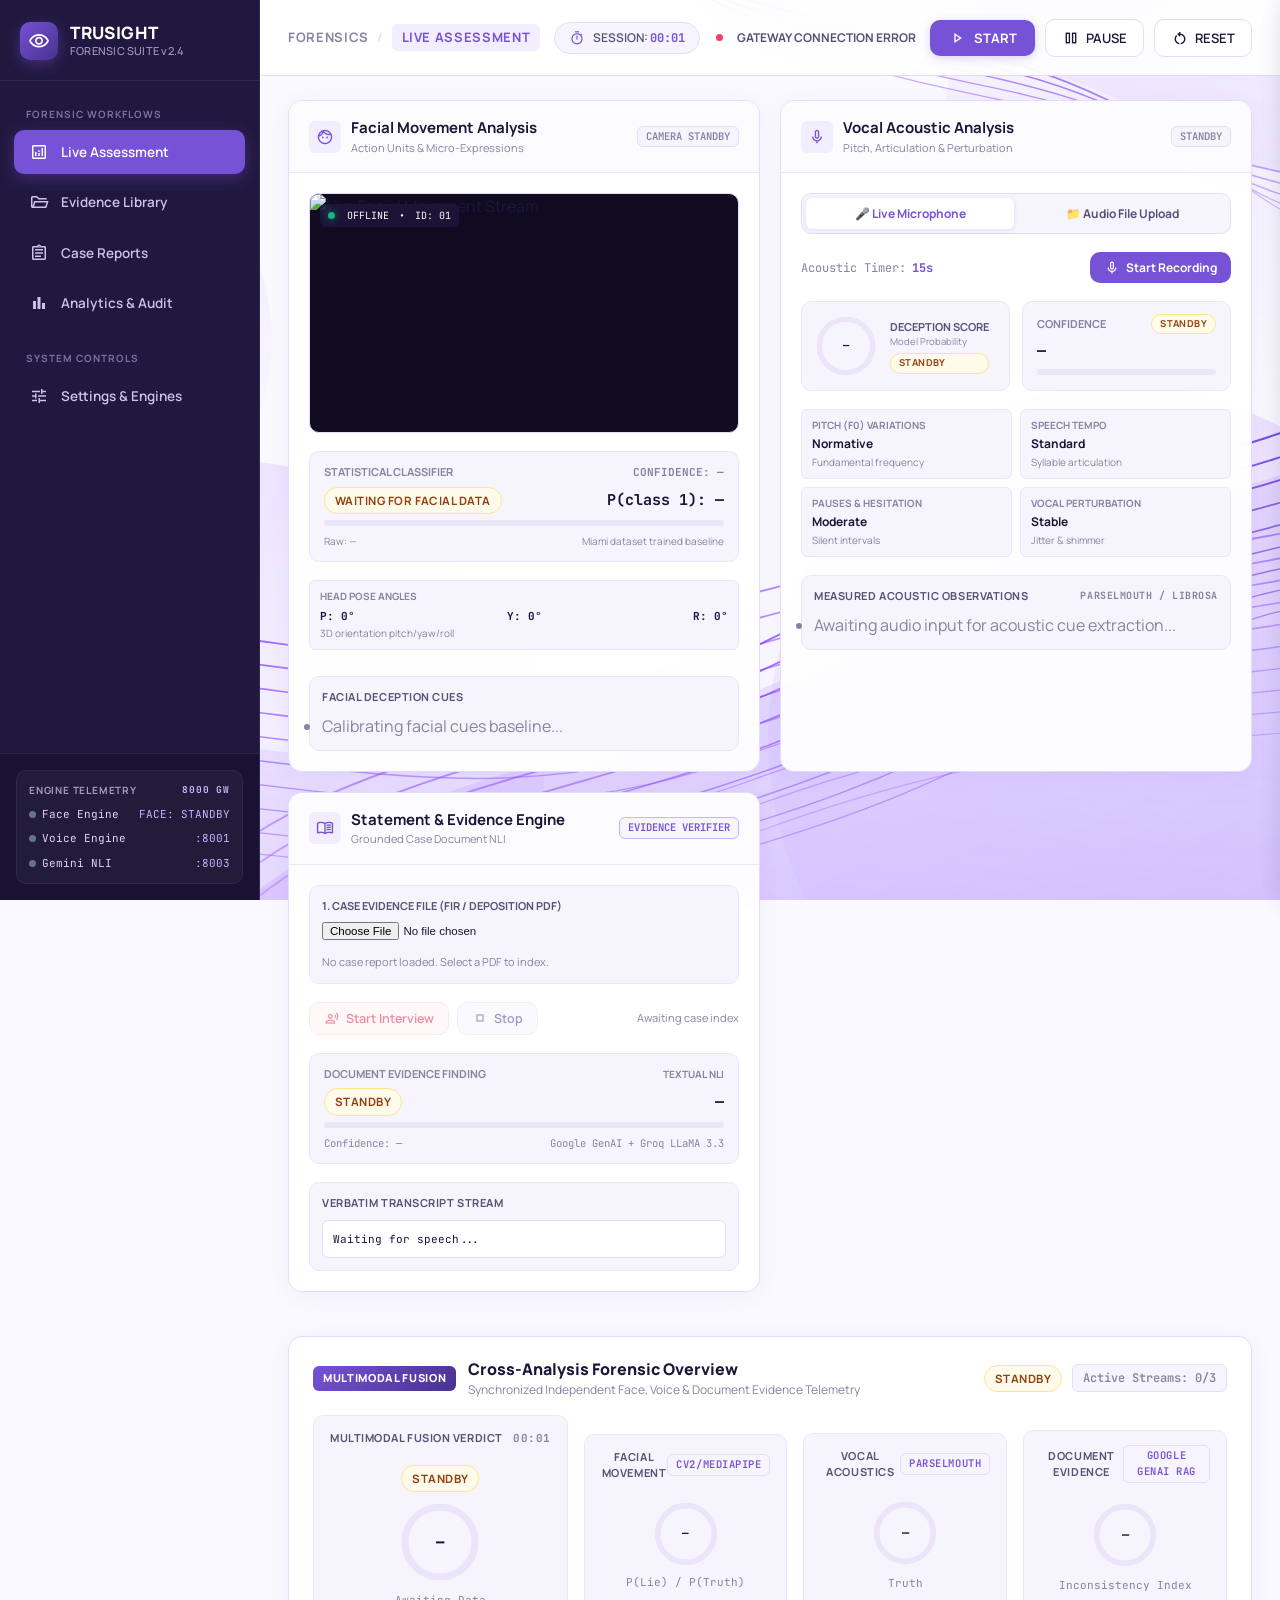
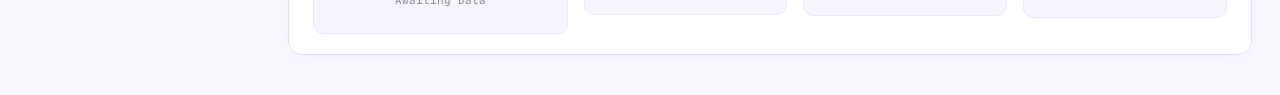
==== commit 01e2bd9d: "DONNEE" ====
--- a/static/index.html
+++ b/static/index.html
@@ -123,9 +123,9 @@
         </div>
 
         <div class="header-actions">
-          <button class="btn-primary" id="btnStartAll" title="Start both face and voice capture">
+          <button class="btn-primary" id="btnStartAll" title="Start assessment capture">
             <span class="material-symbols-outlined" style="font-size:18px;">play_arrow</span>
-            <span>START ALL</span>
+            <span>START</span>
           </button>
           <button class="btn-secondary" id="btnPauseAll" title="Pause live capture">
             <span class="material-symbols-outlined" style="font-size:18px;">pause</span>
@@ -388,12 +388,9 @@
                   </div>
                   <div style="display:flex;gap:8px;align-items:center;">
                     <input type="file" id="geminiPdfInput" accept=".pdf" style="font-size:11.5px;flex:1;" />
-                    <button class="btn-tactical" id="btnGeminiUploadCase" style="white-space:nowrap;">Index
-                      Case</button>
-                  </div>
-                  <div style="display:flex;justify-content:space-between;align-items:center;font-size:11px;">
-                    <span id="geminiCaseStatus" style="color:var(--text-muted);">No case report loaded. Select a PDF to
-                      index.</span>
+                  </div>
+                  <div style="display:flex;justify-content:space-between;align-items:center;font-size:11px;margin-top:6px;">
+                    <span id="geminiCaseStatus" style="color:var(--text-muted);">No case report loaded. Select a PDF to index.</span>
                     <span id="geminiCaseInfo" style="color:var(--primary-violet);font-weight:600;"></span>
                   </div>
                 </div>
@@ -450,7 +447,7 @@
 
           </div>
 
-          <!-- Multimodal Cross-Analysis Overview Panel (Moved Below Modules) -->
+          <!-- Multimodal Cross-Analysis Overview Panel (At Bottom) -->
           <div class="cross-modal-fusion-panel" style="margin-top:20px;">
             <div class="fusion-header-row">
               <div class="fusion-title-wrap">
@@ -469,20 +466,20 @@
             </div>
 
             <div class="overview-cards-row">
-              <!-- Fusion Score Summary (Top Center) -->
-              <div class="modality-summary-card" style="display:flex;flex-direction:column;align-items:center;text-align:center;grid-column:1/-1;max-width:280px;margin:0 auto;">
-                <div class="modality-summary-header" style="width:100%;justify-content:center;position:relative;">
+              <!-- Fusion Score Summary -->
+              <div class="modality-summary-card" style="display:flex;flex-direction:column;align-items:center;text-align:center;">
+                <div class="modality-summary-header" style="width:100%;justify-content:space-between;position:relative;">
                   <span>Multimodal Fusion Verdict</span>
-                  <span style="position:absolute;right:0;font-size:11px;color:var(--text-muted);font-family:var(--font-mono);" id="sessionTimer">00:00</span>
+                  <span style="font-size:11px;color:var(--text-muted);font-family:var(--font-mono);" id="sessionTimer">00:00</span>
                 </div>
                 <div class="modality-value-row" style="flex-direction:column;align-items:center;gap:8px;margin:10px 0;">
                   <span class="status-pill uncertain" id="fusionVerdictBadge">STANDBY</span>
-                  <div class="radial-gauge-wrap" style="width:80px;height:80px;">
-                    <svg class="gauge-svg" width="80" height="80" viewBox="0 0 72 72">
+                  <div class="radial-gauge-wrap" style="width:84px;height:84px;">
+                    <svg class="gauge-svg" width="84" height="84" viewBox="0 0 72 72">
                       <circle class="gauge-bg" cx="36" cy="36" r="30" />
                       <circle class="gauge-progress" id="fusionScoreGauge" cx="36" cy="36" r="30" />
                     </svg>
-                    <div class="gauge-value-text" id="fusionScoreValue" style="font-size:13px;font-weight:800;">—</div>
+                    <div class="gauge-value-text" id="fusionScoreValue" style="font-size:14px;font-weight:800;">—</div>
                   </div>
                   <span style="font-size:11px;color:var(--text-muted);font-family:var(--font-mono);" id="fusionScoreLabel">Overall Verdict</span>
                 </div>
@@ -544,6 +541,8 @@
             </div>
 
           </div>
+
+
 
         </section>
 
--- a/static/css/dashboard.css
+++ b/static/css/dashboard.css
@@ -651,8 +651,9 @@
 
 .overview-cards-row {
   display: grid;
-  grid-template-columns: repeat(3, 1fr);
+  grid-template-columns: 1.25fr 1fr 1fr 1fr;
   gap: 16px;
+  align-items: center;
 }
 
 .modality-summary-card {
